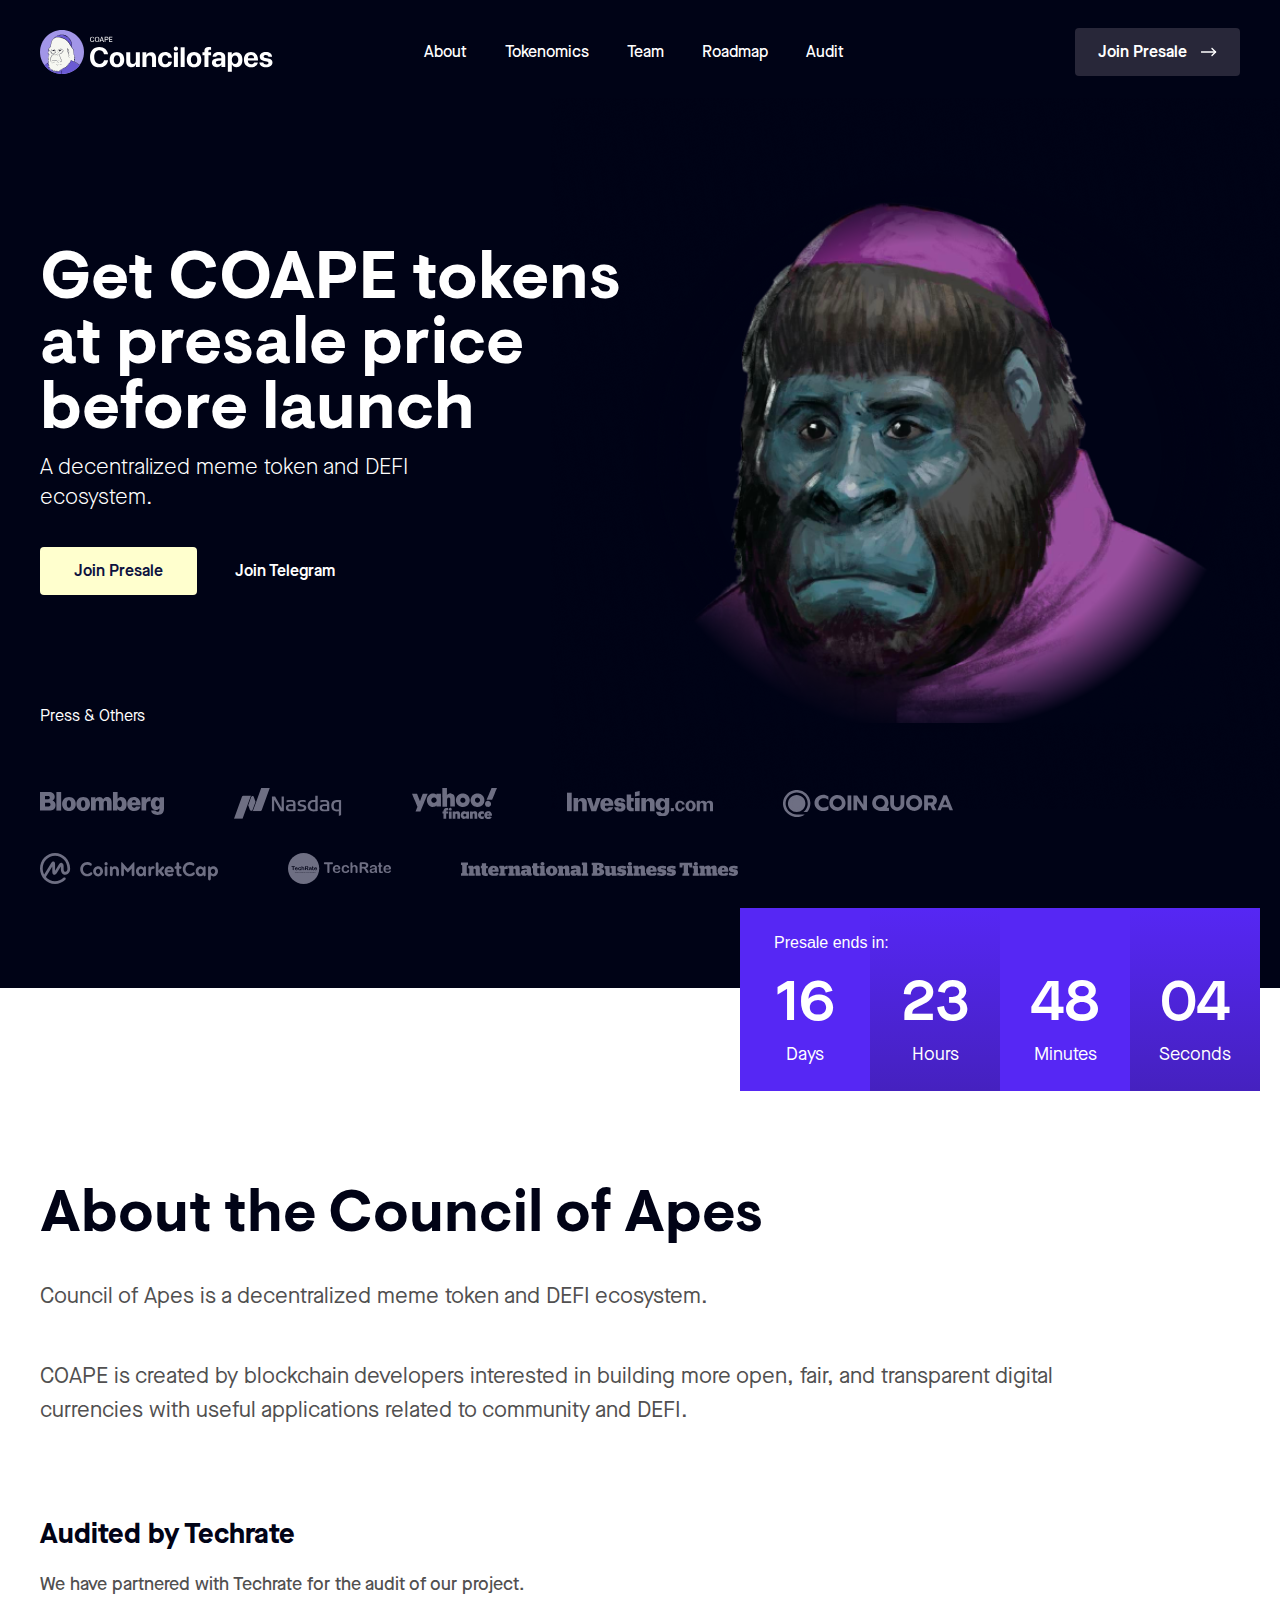
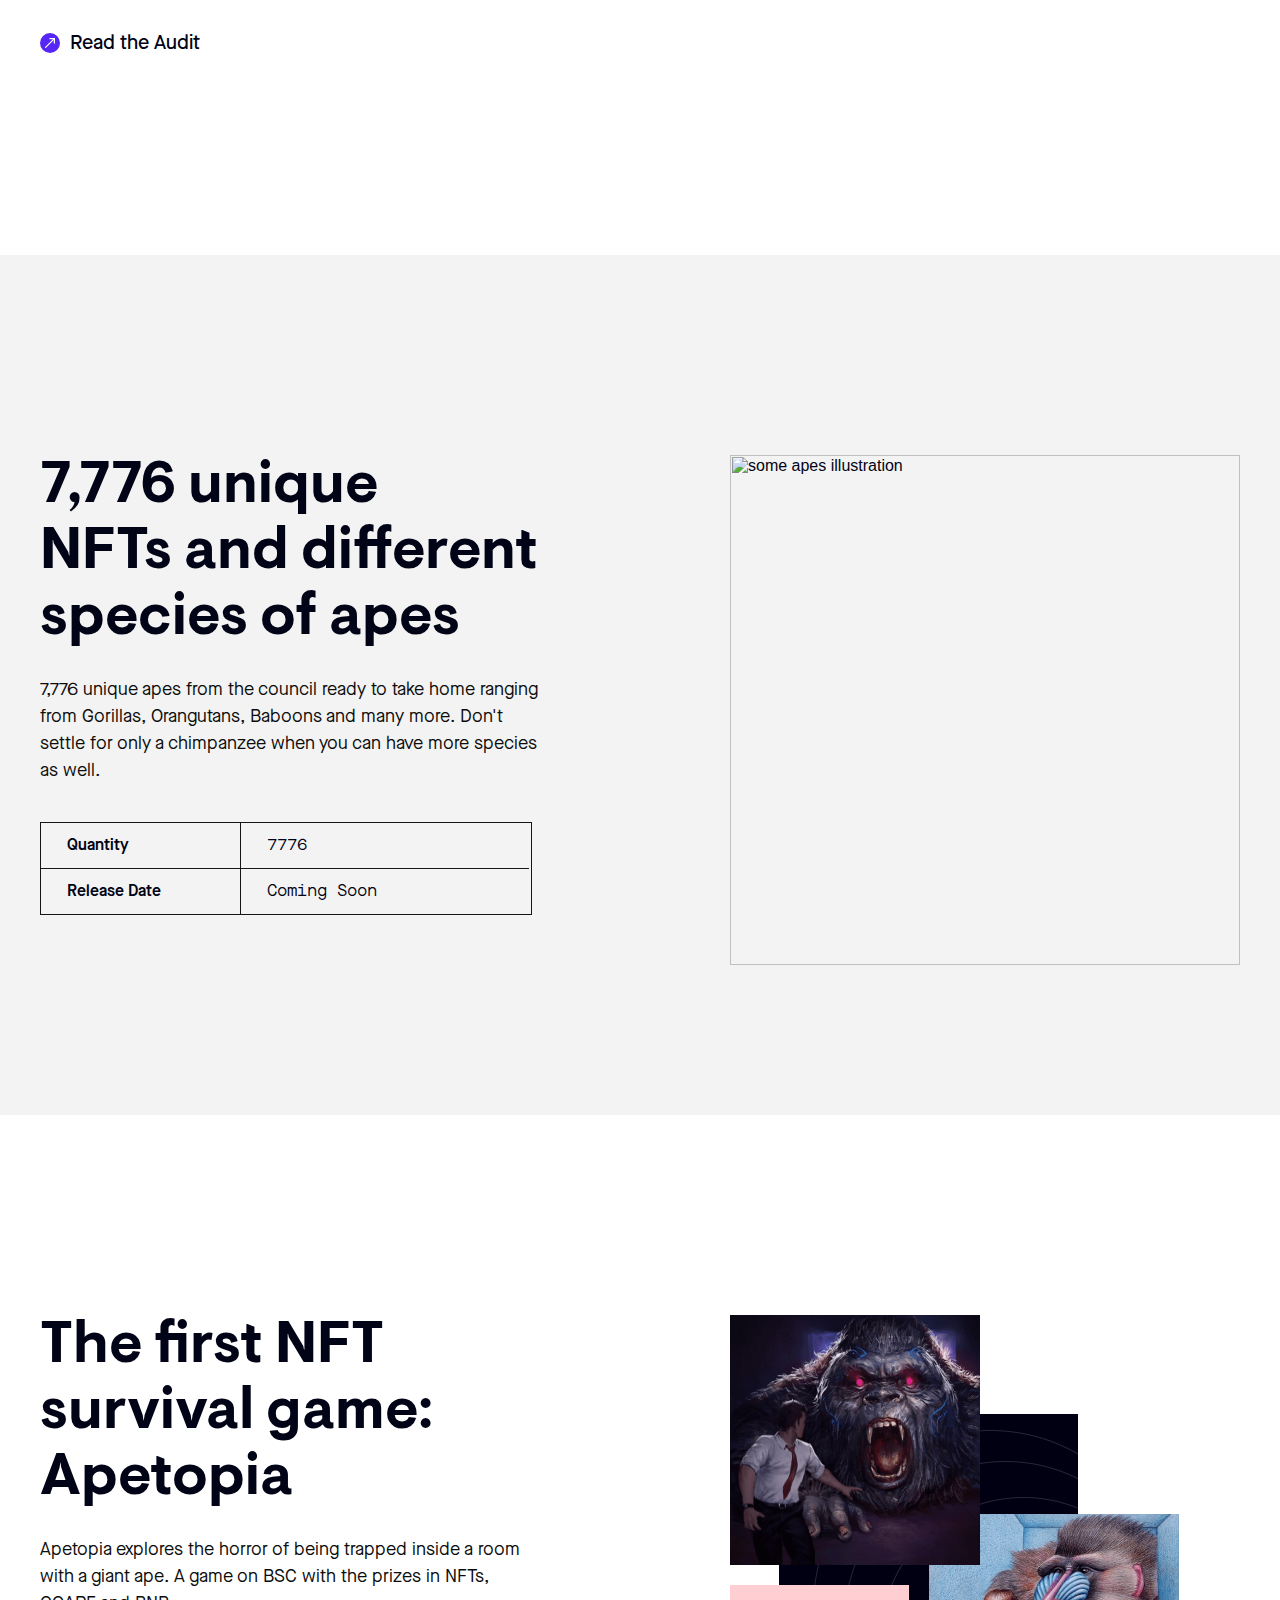
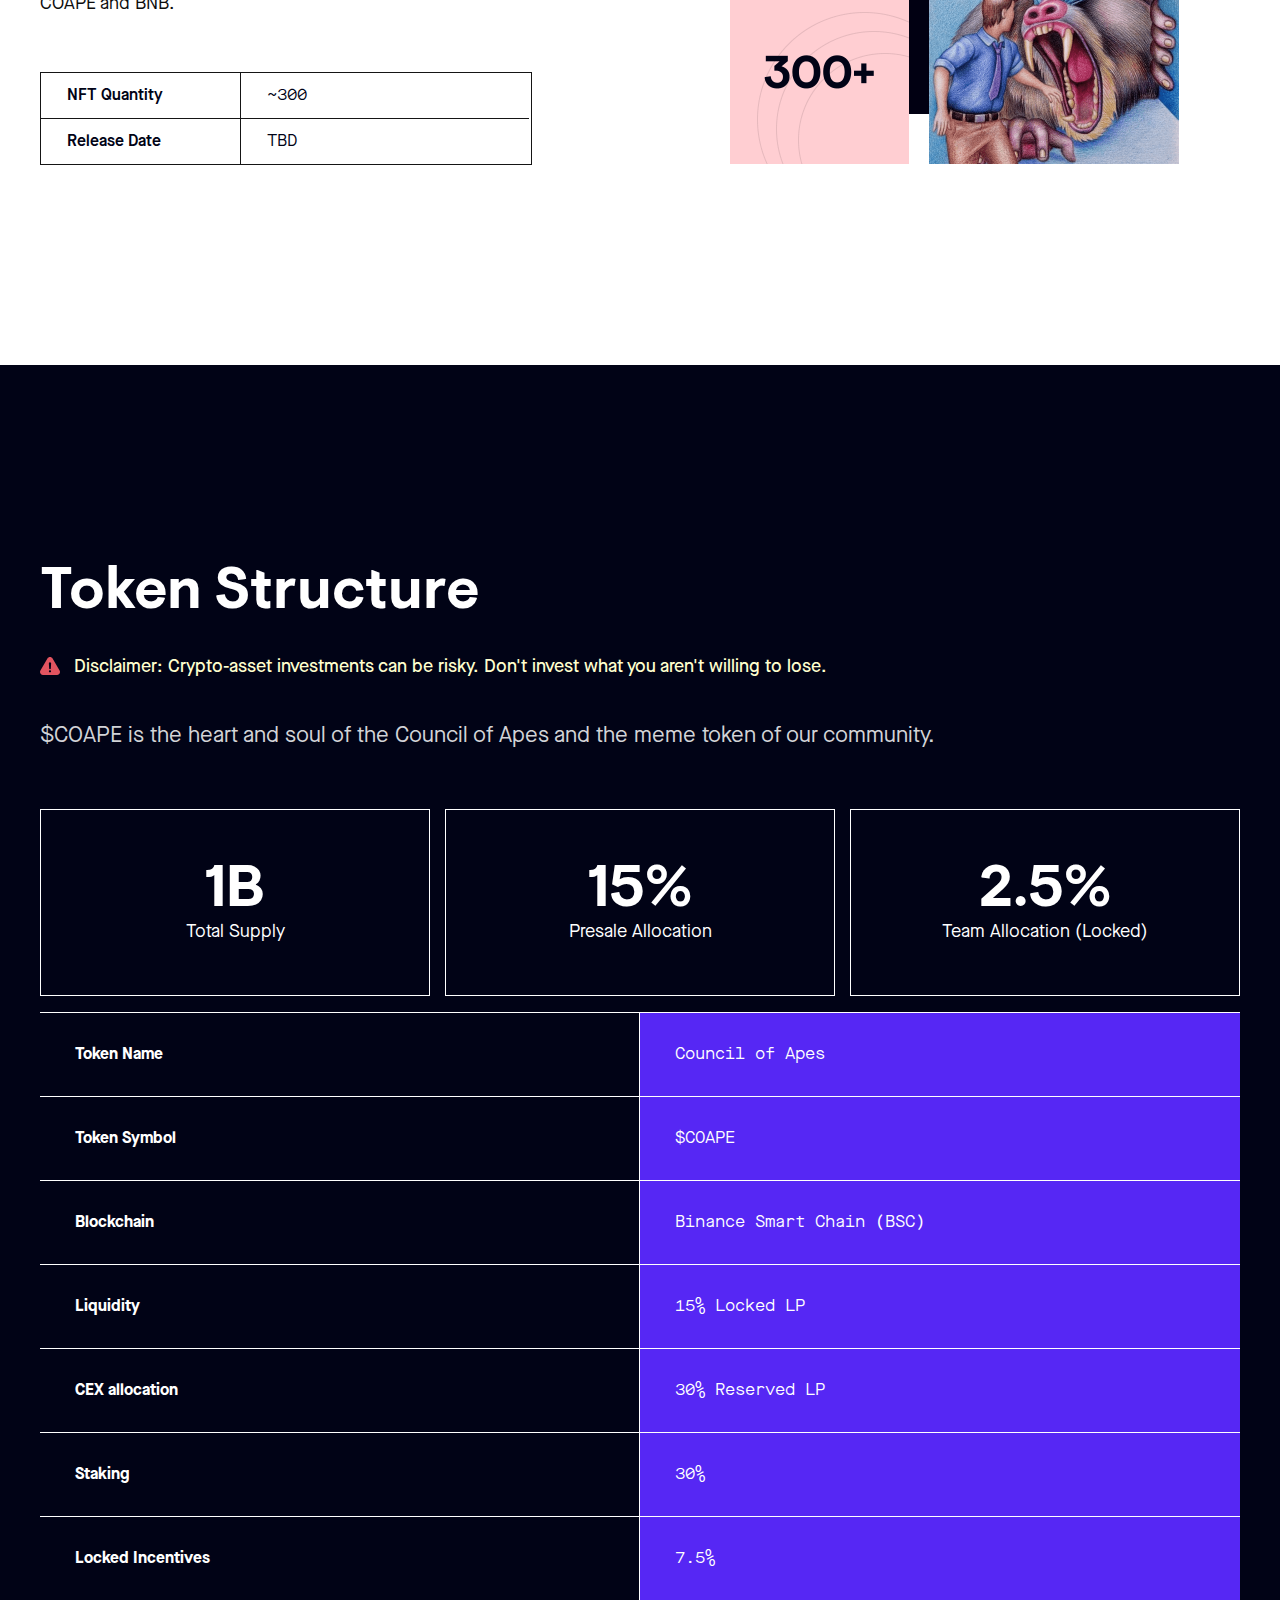
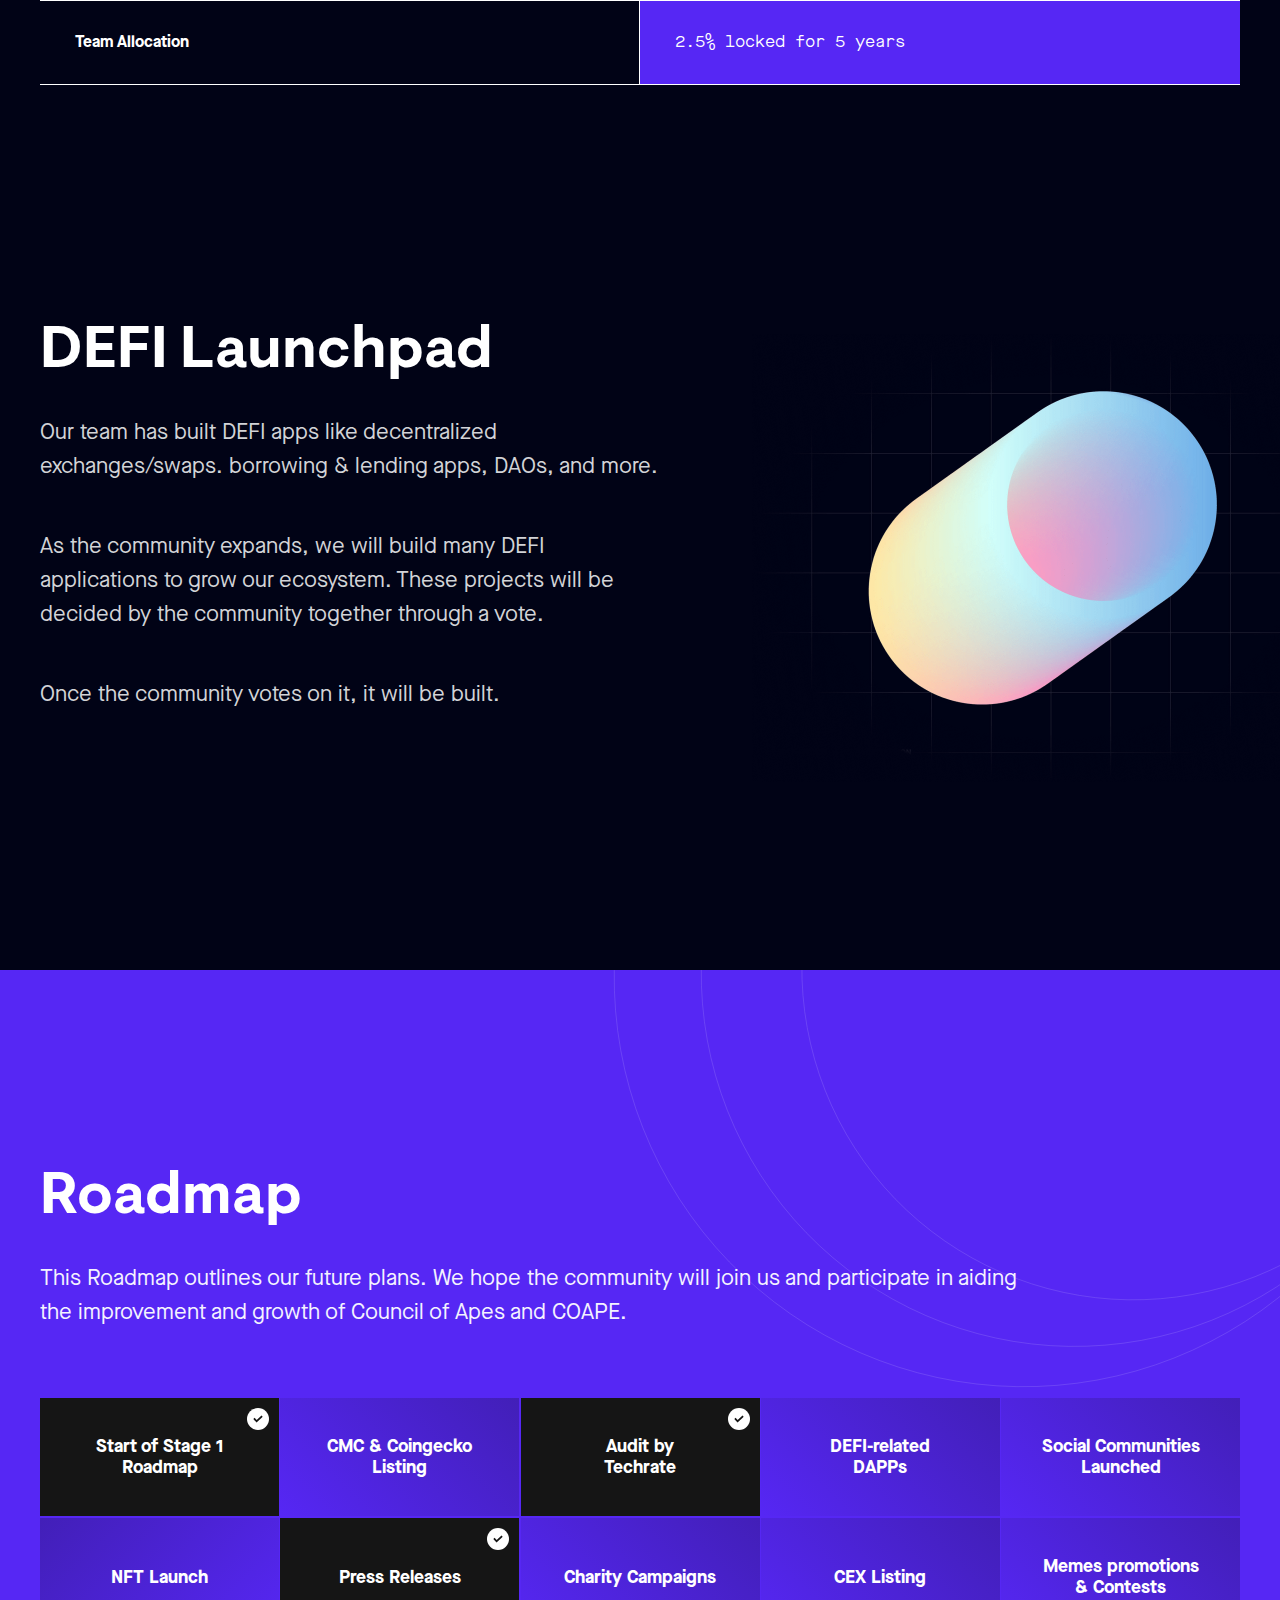
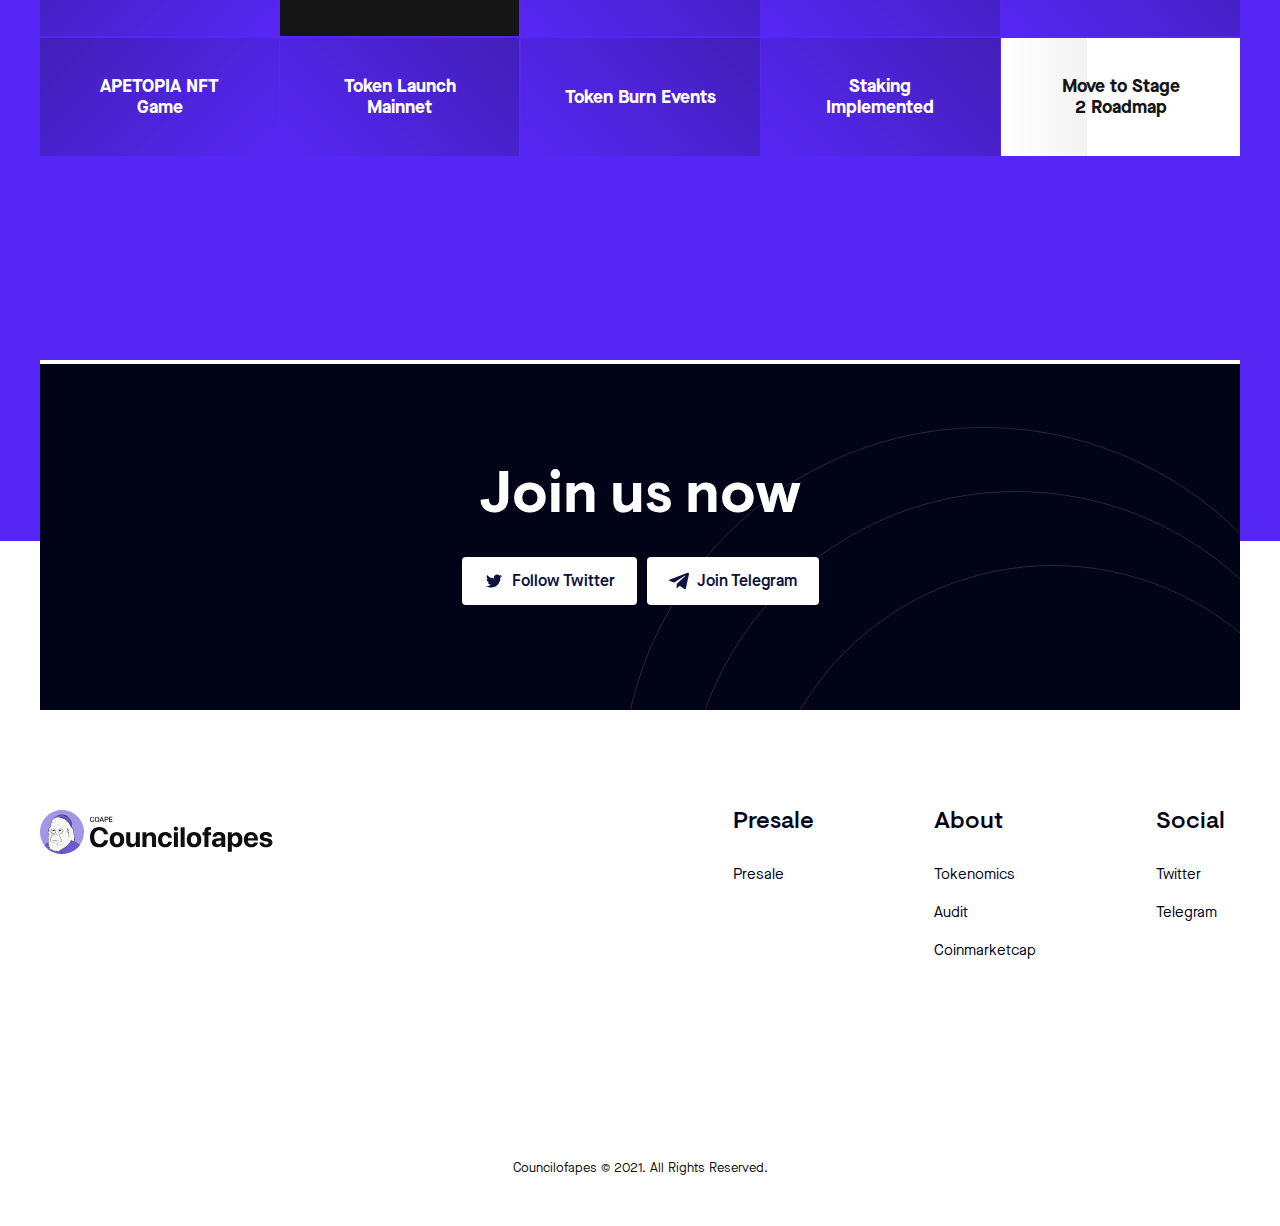
==== index.html @ 7092652a "website update" ====
<html lang="en">

<head>
    <meta charset="UTF-8">
    <meta name="description" content="Council of Apes is a decentralized meme token and DEFI ecosystem.">
    <meta name="keywords" content="Council of Apes, coape, COAPE, Coape, $COAPE">
    <meta http-equiv="X-UA-Compatible" content="IE=edge">
    <meta name="viewport" content="width=device-width, initial-scale=1.0">
    <link rel="stylesheet" href="css/normalize.css">
    <link rel="stylesheet" href="css/reset.css">
    <link rel="stylesheet" href="css/fonts.css">
    <link rel="stylesheet" href="css/style.css">
    <link rel="apple-touch-icon" sizes="180x180" href="/apple-touch-icon.png">
    <link rel="icon" type="image/png" sizes="32x32" href="img/favicon/favicon-32x32.png">
    <link rel="icon" type="image/png" sizes="16x16" href="img/favicon/favicon-16x16.png">
    <link rel="mask-icon" href="img/favicon/safari-pinned-tab.svg" color="#5bbad5">
    <meta name="msapplication-TileColor" content="#da532c">
    <meta name="theme-color" content="#ffffff">
    <title>Council of Apes</title>
    <script defer data-domain="thecoape.com" src="https://plausible.io/js/plausible.js"></script>
    <!-- Hotjar Tracking Code for https://thecoape.com -->
    <script>
        (function(h,o,t,j,a,r){
            h.hj=h.hj||function(){(h.hj.q=h.hj.q||[]).push(arguments)};
            h._hjSettings={hjid:2707213,hjsv:6};
            a=o.getElementsByTagName('head')[0];
            r=o.createElement('script');r.async=1;
            r.src=t+h._hjSettings.hjid+j+h._hjSettings.hjsv;
            a.appendChild(r);
        })(window,document,'https://static.hotjar.com/c/hotjar-','.js?sv=');
    </script>
    <!-- Global site tag (gtag.js) - Google Analytics -->
    <script async src="https://www.googletagmanager.com/gtag/js?id=G-CY2GRKG1QC"></script>
    <script>
    window.dataLayer = window.dataLayer || [];
    function gtag(){dataLayer.push(arguments);}
    gtag('js', new Date());

    gtag('config', 'G-CY2GRKG1QC');
    </script>
</head>

<body>
    <div class="app">
        <!-- page header -->
        <header class="page-header">
            <div class="page-header__wrapper">
                <img src="img/logo-big-white.svg" alt="COAPE logo" class="page-header__logo">
                <button class="page-header__menu-btn"></button>
                <nav class="page-header__nav">
                    <ul class="page-header__nav-list">
                        <li>
                            <a href="#about">About</a>
                        </li>
                        <li>
                            <a href="#tokenomics">Tokenomics</a>
                        </li>
                        <li>
                            <a href="#team">Team</a>
                        </li>
                        <li>
                            <a href="#roadmap">Roadmap</a>
                        </li>
                        <li>
                            <a href="https://github.com/councilofapes/audits/blob/main/techrate.pdf" target="_blank">Audit</a>
                        </li>
                    </ul>
                    <a href="./presale.html" class="page-header__join">Join Presale</a>
                </nav>
            </div>
        </header>
        <!-- page header end -->

        <!-- hero section -->
        <article class="hero">
            <div class="hero__wrapper">
                <img src="img/hero-bg.png" class="hero__wrapper-img">
                <section class="hero__info">
                    <h1>Get COAPE tokens at presale price before launch</h1>
                    <p>A decentralized meme token and DEFI ecosystem.</p>
                    <footer class="hero__links">
                        <a href="./presale.html">Join Presale</a>
                        <a href="https://t.me/thecoape">Join Telegram</a>
                    </footer>
                </section>
                <span class="hero__partners-text">Press & Others</span>
                <div class="hero__partners-wrapper">
                    <ul class="hero__partners">
                        <li>
                            <a href="https://www.bloomberg.com/press-releases/2021-11-11/coape-a-community-built-for-the-metaverse-and-nfts">
                <img src="img/partners/bloomberg.svg" class="bloomberg" alt="bloomberg logo">
              </a>
                        </li>
                        <li>
                            <a href="https://www.nasdaq.com/press-release/coape-a-community-built-for-the-metaverse-and-nfts-2021-11-11">
                <img src="img/partners/nasdaq.svg" class="nasdaq" alt="nasdaq logo">
              </a>
                        </li>
                        <li>
                            <a href="https://finance.yahoo.com/news/coape-community-built-metaverse-nfts-004500528.html">
                <img src="img/partners/yahoo.svg" class="yahoo" alt="yahoo finance logo">
              </a>
                        </li>
                        <li>
                            <a href="https://www.investing.com/news/cryptocurrency-news/coape--a-community-built-for-the-metaverse-and-nfts-2676334">
                <img src="img/partners/investing.svg" class="investing" alt="investing.com logo">
              </a>
                        </li>
                        <li>
                            <a href="https://coinquora.com/coape-a-community-built-for-the-metaverse-and-nfts/">
                <img src="img/partners/coinquora.svg" class="coinquora" alt="coinquora logo">
              </a>
                        </li>
                        <li>
                            <a href="https://coinmarketcap.com/currencies/council-of-apes/">
                <img src="img/partners/coinmarket.svg" class="coinmarket" alt="coinmarket logo">
              </a>
                        </li>
                        <li>
                            <a href="https://github.com/councilofapes/audits/blob/main/techrate.pdf">
                <img src="img/partners/techrate.svg" class="techrate" alt="techrate logo">
              </a>
                        </li>
                        <li>
                            <a href="https://markets.financialcontent.com/ibtimes/news/read/41972688">
                <img src="img/partners/ibt.svg" class="ibt" alt="international business times logo">
              </a>
                        </li>
                    </ul>
                </div>
                <footer class="hero__timer">
                    <p>Presale ends in:</p>
                    <ul>
                        <li>
                            <b id="js-clock-days">16</b>
                            <span>Days</span>
                        </li>
                        <li>
                            <b id="js-clock-hours">23</b>
                            <span>Hours</span>
                        </li>
                        <li>
                            <b id="js-clock-minutes">48</b>
                            <span>Minutes</span>
                        </li>
                        <li>
                            <b id="js-clock-seconds">04</b>
                            <span>Seconds</span>
                        </li>
                    </ul>
                </footer>
            </div>
        </article>
        <!-- hero section end -->

        <!-- about -->
        <article class="about" id="about">
            <h2>About the Council of Apes</h2>
            <p>Council of Apes is a decentralized meme token and DEFI ecosystem. </p>
            <p>
                COAPE is created by blockchain developers interested in building more open, fair, and transparent digital currencies with useful applications related to community and DEFI.
            </p>
            <section class="about__info">
                <h3 class="about__info-title">Audited by Techrate</h3>
                <p class="about__info-description">We have partnered with Techrate for the audit of our project.</p>
                <a href="https://github.com/councilofapes/audits/blob/main/techrate.pdf" target="_blank">Read the Audit</a>
            </section>
        </article>
        <!-- about end -->

        <!-- nft -->
        <article class="nft">
            <section class="nft__wrapper">
                <h2>
                    <span>7,776 unique</span>
                    <span>NFTs and different</span>
                    <span>species of apes</span>
                </h2>
                <p>
                    7,776 unique apes from the council ready to take home ranging from Gorillas, Orangutans, Baboons and many more. Don't settle for only a chimpanzee when you can have more species as well.
                </p>
                <ul>
                    <li>Quantity</li>
                    <li>7776</li>
                    <li>Release Date</li>
                    <li>Coming Soon</li>
                </ul>
                <img src="img/nft-apes.gif" alt="some apes illustration">
            </section>
        </article>
        <!-- nft end -->

        <!-- nft -->
        <article class="nft nft--first">
            <section class="nft__wrapper">
                <h2>
                    <span>The first NFT</span>
                    <span>survival game:</span>
                    <span>Apetopia</span>
                </h2>
                <p>
                    Apetopia explores the horror of being trapped inside a room with a giant ape. A game on BSC with the prizes in NFTs, COAPE and BNB.
                </p>
                <ul>
                    <li>NFT Quantity</li>
                    <li>~300</li>
                    <li>Release Date</li>
                    <li>TBD</li>
                </ul>
                <img src="img/nft-first.png" alt="some apes illustration">
            </section>
        </article>
        <!-- nft end -->

        <!-- token -->
        <article class="token" id="tokenomics">
            <section class="token__section">
                <h2>Token Structure</h2>
                <p class="warning">Disclaimer: Crypto-asset investments can be risky. Don't invest what you aren't willing to lose.</p>
                <p class="token__description">$COAPE is the heart and soul of the Council of Apes and the meme token of our community.</p>
                <ul class="token__info">
                    <li>
                        <b>1B</b>
                        <span>Total Supply</span>
                    </li>
                    <li>
                        <b>15%</b>
                        <span>Presale Allocation</span>
                    </li>
                    <li>
                        <b>2.5%</b>
                        <span>Team Allocation (Locked)</span>
                    </li>
                </ul>
                <ul class="token__additional">
                    <li>
                        <p>Token Name</p>
                        <p>Council of Apes</p>
                    </li>
                    <li>
                        <p>Token Symbol</p>
                        <p>$COAPE</p>
                    </li>
                    <li>
                        <p>Blockchain</p>
                        <p>Binance Smart Chain (BSC)</p>
                    </li>
                    <li>
                        <p>Liquidity</p>
                        <p>15% Locked LP</p>
                    </li>
                    <li>
                        <p>CEX allocation</p>
                        <p>30% Reserved LP</p>
                    </li>
                    <li>
                        <p>Staking</p>
                        <p>30%</p>
                    </li>
                    <li>
                        <p>Locked Incentives</p>
                        <p>7.5%</p>
                    </li>
                    <li>
                        <p>Team Allocation</p>
                        <p>2.5% locked for 5 years</p>
                    </li>
                </ul>
            </section>
        </article>
        <!-- token end -->

        <!-- launchpad -->
        <article class="launchpad">
            <section class="launchpad__info">
                <h2>DEFI Launchpad</h2>
                <p>
                    Our team has built DEFI apps like decentralized exchanges/swaps. borrowing & lending apps, DAOs, and more.
                </p>
                <p>
                    As the community expands, we will build many DEFI applications to grow our ecosystem. These projects will be decided by the community together through a vote.
                </p>
                <p>Once the community votes on it, it will be built.</p>
                <img src="img/defi.png">
            </section>
        </article>
        <!-- launchpad end -->

        <!-- team -->
        <!-- <section class="team" id="team">
            <h2>Our team</h2>
            <p>
                We take the safety of the community seriously. We detest scams and rugpulls. We submitted our identity verification to <a href="">HODLTech, a licensed custodian service.</a>
            </p>
            <p>
                If the team ever acts against the community's interests, anyone can contact HODLTech for our identities.
            </p>
            <p>Our project is also audited by Techrate.</p>
            <a href="https://github.com/councilofapes/audits/blob/main/techrate.pdf" target="_blank">Read audit here</a>
            <aside class="team__links">
                <a href="https://github.com/councilofapes/audits/blob/main/techrate.pdf" target="_blank">
          <img src="img/tech-rate.png" alt="tech rate logo">
        </a>
                <a href="https://www.hodltech.eu/" target="_blank">
          <img src="img/hold-tech.png" alt="hold tech logo">
        </a>
            </aside>
        </section> -->
        <!-- team end -->

        <!-- roadmap -->
        <article class="roadmap" id="roadmap">
            <section class="roadmap__section">
                <h2>Roadmap</h2>
                <p>This Roadmap outlines our future plans. We hope the community will join us and participate in aiding the improvement and growth of Council of Apes and COAPE.</p>
                <ul class="roadmap__steps">
                    <li class="done">Start of Stage 1 <br> Roadmap</li>
                    <li class="rtl">CMC & Coingecko <br> Listing</li>
                    <li class="done">Audit by <br> Techrate</li>
                    <li class="rtl">DEFI-related <br> DAPPs</li>
                    <li class="rtl">Social Communities <br> Launched</li>
                    <li class="ltr">NFT Launch</li>
                    <li class="done">Press Releases</li>
                    <li class="rtl">Charity Campaigns</li>
                    <li class="rtl">CEX Listing</li>
                    <li class="rtl">Memes promotions <br> & Contests</li>
                    <li class="ltr">APETOPIA NFT <br> Game</li>
                    <li class="rtl">Token Launch <br> Mainnet</li>
                    <li class="rtl">Token Burn Events</li>
                    <li class="rtl">Staking <br> Implemented</li>
                    <li class="light">
                        <span class="light__bar"></span> Move to Stage <br> 2 Roadmap
                    </li>
                </ul>
            </section>
        </article>
        <!-- roadmap end -->

        <!-- join us -->
        <div class="join-us">
            <div class="join-us__wrapper">
                <h2>Join us now</h2>
                <footer class="join-us__footer">
                    <a href="https://twitter.com/thecoape" target="_blank" class="twitter">Follow Twitter</a>
                    <a href="https://t.me/thecoape" target="_blank" class="telegram">Join Telegram</a>
                </footer>
            </div>
        </div>
        <!-- join us end -->

        <!-- footer -->
        <footer class="page-footer">
            <a href="" class="logo">
        <img src="img/logo-big.svg" alt="footer logo">
      </a>
            <nav class="page-footer__nav">
                <ul>
                    <li>Presale</li>
                    <li>
                        <a href="./presale.html" target="_blank">Presale</a>
                    </li>
                </ul>
                <ul>
                    <li>About</li>
                    <li>
                        <a href="#tokenomics">Tokenomics</a>
                    </li>
                    <li>
                        <a href="https://github.com/councilofapes/audits/blob/main/techrate.pdf" target="_blank">Audit</a>
                    </li>
                    <li>
                        <a href="https://coinmarketcap.com/currencies/council-of-apes/" target="_blank">Coinmarketcap</a>
                    </li>
                </ul>
                <ul>
                    <li>Social</li>
                    <li>
                        <a href="https://twitter.com/thecoape" target="_blank">Twitter</a>
                    </li>
                    <li>
                        <a href="https://t.me/thecoape" target="_blank">Telegram</a>
                    </li>
                </ul>
            </nav>
            <p>Councilofapes © 2021. All Rights Reserved.</p>
        </footer>
        <!-- footer end -->
    </div>

    <script src="js/index.js"></script>
    
</body>

</html>
---- css/fonts.css ----
@font-face {
    font-family: "Maison Neue Medium";
    src: url('fonts/MaisonNeue-Medium.otf');
}

@font-face {
    font-family: "Maison Neue Demi";
    src: url('fonts/MaisonNeue-Demi.otf');
}

@font-face {
    font-family: "Maison Neue Light";
    src: url('fonts/MaisonNeue-Light.otf');
}

@font-face {
    font-family: "Maison Neue Book";
    src: url('fonts/MaisonNeue-Book.otf');
}

@font-face {
    font-family: "Maison Neue Bold";
    src: url('fonts/MaisonNeue-Bold.otf');
}

@font-face {
    font-family: "Maison Neue Mono";
    src: url('fonts/MaisonNeueMono-Regular.otf');
}

@font-face {
    font-family: "Visuelt Pro Bold";
    src: local("Visuelt Pro Bold"), url("fonts/VisueltPro-Bold.woff2") format("woff2"), url("fonts/VisueltPro-Bold.woff") format("woff");
    font-style: normal;
}

@font-face {
    font-family: "Visuelt Pro Medium";
    src: local("Visuelt Pro Medium"), url("fonts/VisueltPro-Medium.woff2") format("woff2"), url("fonts/VisueltPro-Medium.woff") format("woff");
    font-style: normal;
}
---- css/style.css ----
body {
  font-size: 16px;
  color: #010316;
}

.app {
  overflow: hidden;
}









/* page header */

.page-header {
  position: absolute;
  top: 0;
  right: 0;
  left: 0;
  z-index: 2;
}

.page-header__wrapper {
  display: -webkit-box;
  display: -ms-flexbox;
  display: flex;
  -webkit-box-pack: justify;
      -ms-flex-pack: justify;
          justify-content: space-between;
  -webkit-box-align: center;
      -ms-flex-align: center;
          align-items: center;
  max-width: 1200px;
  padding-top: 28px;
  margin-right: auto;
  margin-left: auto;
}

.page-header__menu-btn {
  position: relative;
  display: none;
  width: 18px;
  height: 18px;
  background-image: url("data:image/svg+xml;charset=UTF-8,%3csvg width='18' height='10' viewBox='0 0 18 10' fill='none' xmlns='http://www.w3.org/2000/svg'%3e%3crect width='18' height='2' fill='white'/%3e%3crect y='8' width='18' height='2' fill='white'/%3e%3c/svg%3e ");
  background-size: 18px 10px;
  background-position: center;
  background-repeat: no-repeat;
  z-index: 2;
}

.page-header__menu-btn.active {
  background-image: url("data:image/svg+xml;charset=UTF-8,%3csvg width='18' height='18' viewBox='0 0 18 18' fill='none' xmlns='http://www.w3.org/2000/svg'%3e%3cg clip-path='url(%23clip0_141_9)'%3e%3crect x='1.80005' width='22.9094' height='2.54549' transform='rotate(45 1.80005 0)' fill='white'/%3e%3crect x='-0.000244141' y='16.1995' width='22.9094' height='2.54549' transform='rotate(-45 -0.000244141 16.1995)' fill='white'/%3e%3c/g%3e%3cdefs%3e%3cclipPath id='clip0_141_9'%3e%3crect width='18' height='18' fill='white'/%3e%3c/clipPath%3e%3c/defs%3e%3c/svg%3e ");
  background-size: cover;
}

.page-header__nav,
.page-header__nav-list {
  display: -webkit-box;
  display: -ms-flexbox;
  display: flex;
  -webkit-box-align: center;
      -ms-flex-align: center;
          align-items: center;
  color: #ffffff;
}

.page-header__nav {
  -webkit-box-pack: justify;
      -ms-flex-pack: justify;
          justify-content: space-between;
  width: calc(100% - 384px);
}

.page-header__nav-list li {
  margin-right: 38px;
  font-family: "Maison Neue Medium", sans-serif;
  -webkit-transition: color 0.5s ease-in-out;
  -o-transition: color 0.5s ease-in-out;
  transition: color 0.5s ease-in-out;
}

.page-header__nav-list li:hover {
  color: #FFFFCE;
}

.page-header__join {
  height: 48px;
  padding-right: 23px;
  padding-left: 23px;
  font-family: "Maison Neue Demi", sans-serif;
  line-height: 50px;
  background-color: #282739;
  border-radius: 4px;
  -webkit-transition: opacity 0.5s ease-in-out;
  -o-transition: opacity 0.5s ease-in-out;
  transition: opacity 0.5s ease-in-out;
}

.page-header__join:hover {
  opacity: 0.8;
}

.page-header__join::after {
  display: inline-block;
  width: 16px;
  height: 16px;
  margin-top: -1px;
  margin-left: 14px;
  background-image: url("data:image/svg+xml;charset=UTF-8,%3csvg width='16' height='16' viewBox='0 0 16 16' fill='none' xmlns='http://www.w3.org/2000/svg'%3e%3cg clip-path='url(%23clip0_117_86)'%3e%3cpath d='M15.0246 8.50474L11.4734 12.0559C11.2023 12.3271 10.7627 12.3271 10.4915 12.0559C10.2204 11.7847 10.2204 11.3452 10.4915 11.074L13.5518 8.01377L10.4915 4.95351C10.2204 4.68235 10.2204 4.2428 10.4915 3.97163C10.7627 3.70047 11.2023 3.70044 11.4734 3.97161L15.0246 7.52281C15.2958 7.794 15.2958 8.23354 15.0246 8.50474Z' fill='white'/%3e%3cpath d='M15.2279 8.01382C15.2279 8.39742 14.9173 8.70804 14.5337 8.70802L0.525182 8.70805C0.141737 8.70822 -0.169196 8.39729 -0.169017 8.01385C-0.16917 7.82221 -0.0914439 7.64857 0.0342424 7.52288C0.159751 7.39737 0.333397 7.31965 0.525209 7.31962L14.5337 7.31962C14.9171 7.31944 15.2281 7.63037 15.2279 8.01382Z' fill='white'/%3e%3c/g%3e%3cdefs%3e%3cclipPath id='clip0_117_86'%3e%3crect width='16' height='16' fill='white' transform='matrix(0 -1 -1 0 16 16)'/%3e%3c/clipPath%3e%3c/defs%3e%3c/svg%3e ");
  background-size: cover;
  vertical-align: middle;
  content: '';
  -webkit-transition: -webkit-transform 0.5s ease-in-out;
  transition: -webkit-transform 0.5s ease-in-out;
  -o-transition: transform 0.5s ease-in-out;
  transition: transform 0.5s ease-in-out;
  transition: transform 0.5s ease-in-out, -webkit-transform 0.5s ease-in-out;
}

.page-header__join:hover::after {
  -webkit-transform: translateX(5px);
      -ms-transform: translateX(5px);
          transform: translateX(5px);
}

@media screen and (min-width: 320px) and (max-width: 1199px) {
  .page-header {
    z-index: auto;
  }

  .page-header__menu-btn {
    display: block;
  }

  .page-header__menu-btn.active {
    z-index: 3;
  }
  .page-header__menu-btn.active + .page-header__nav,
  .page-header__menu-btn.active + .page-header__nav .page-header__nav-list {
    display: block;
  }

  .page-header__nav {
    position: fixed;
    top: 0;
    right: 0;
    bottom: 0;
    left: 0;
    display: none;
    width: 100%;
    padding-top: 120px;
    background-color: #000316;
    text-align: center;
    z-index: 2;
  }

  .page-header__nav-list li {
    margin-right: auto;
    font-size: 22px;
  }

  .page-header__nav-list li:not(:first-child) {
    margin-top: 26px;
  }

  .page-header__join {
    display: inline-block;
    margin-top: 40px;
  }
}

@media screen and (max-width: 767px) {
  .page-header__wrapper {
    padding-top: 20px;
    padding-right: 20px;
    padding-bottom: 20px;
    padding-left: 20px;
  }

  .page-header__logo {
    width: 159px;
  }

  .page-header__menu-btn {
    display: block;
  }
}

@media screen and (min-width: 768px) and (max-width: 1199px) {
  .page-header__wrapper {
    width: auto;
    padding-top: 26px;
    padding-right: 26px;
    padding-bottom: 26px;
    padding-left: 26px;
  }

  .page-header__logo {
    width: 190px;
  }

  .page-header__nav {
    -webkit-box-orient: vertical;
    -webkit-box-direction: normal;
        -ms-flex-direction: column;
            flex-direction: column;
    -webkit-box-pack: center;
        -ms-flex-pack: center;
            justify-content: center;
    -webkit-box-align: center;
        -ms-flex-align: center;
            align-items: center;
    padding-top: 0;
    text-align: center;
  }

  .page-header__menu-btn.active + .page-header__nav {
    display: -webkit-box;
    display: -ms-flexbox;
    display: flex;
  }
}








/* hero section */

.hero {
  width: 100%;
  background-color: #000316;
}

.hero__wrapper {
  position: relative;
  max-width: 1200px;
  padding-top: 250px;
  padding-right: 20px;
  padding-bottom: 100px;
  padding-left: 20px;
  margin-right: auto;
  margin-left: auto;
  color: #ffffff;
  z-index: 1;
}

.hero__wrapper-img {
  position: absolute;
  top: 98px;
  left: 531px;
  width: 766px;
  max-height: 100%;
  z-index: -1;
}

.hero__info {
  max-width: 590px;
}

.hero__info h1 {
  font-family: "Visuelt Pro Bold", sans-serif;
  font-size: 66px;
  line-height: 65px;
}

.hero__info p {
  max-width: 400px;
  margin-top: 8px;
  font-family: "Maison Neue Light", sans-serif;
  font-size: 22px;
  line-height: 30px;
}

.hero__links {
  display: -webkit-box;
  display: -ms-flexbox;
  display: flex;
  -webkit-box-align: center;
      -ms-flex-align: center;
          align-items: center;
  margin-top: 34px;
}

.hero__links a {
  height: 48px;
  padding-right: 34px;
  padding-left: 34px;
  font-family: "Maison Neue Demi", sans-serif;
  color: #ffffff;
  line-height: 50px;
  border-radius: 4px;
  background-color: transparent;
  -webkit-transition: background-color 0.5s ease-in-out;
  -o-transition: background-color 0.5s ease-in-out;
  transition: background-color 0.5s ease-in-out;
  -webkit-transition: color 0.5s ease-in-out;
  -o-transition: color 0.5s ease-in-out;
  transition: color 0.5s ease-in-out;
}

.hero__links a:first-child {
  margin-right: 4px;
  color: #0D123F;
  background-color: #FFFFCE;
}

.hero__links a:first-child:hover {
  background-color: #FFEBCE;
}

.hero__links a:last-child:hover {
  color: #FFFFCE;
}

.hero__partners-text {
  display: block;
  margin-top: 112px;
  font-family: "Maison Neue Book", sans-serif;
}

.hero__partners-wrapper {
  margin-top: 32px;
}

.hero__partners {
  display: -webkit-box;
  display: -ms-flexbox;
  display: flex;
  -webkit-box-align: center;
      -ms-flex-align: center;
          align-items: center;
  -ms-flex-wrap: wrap;
      flex-wrap: wrap;
}

.hero__partners li {
  margin-top: 30px;
  margin-right: 70px;
}

.hero__timer {
  position: absolute;
  right: 0;
  bottom: -103px;
  width: 520px;
  background-color: #5627F4;
}

.hero__timer p {
  position: absolute;
  top: 26px;
  left: 34px;
}

.hero__timer ul {
  display: -webkit-box;
  display: -ms-flexbox;
  display: flex;
  -webkit-box-align: start;
      -ms-flex-align: start;
          align-items: flex-start;
}

.hero__timer li {
  width: 130px;
  padding-top: 60px;
  padding-bottom: 26px;
  text-align: center;
}

.hero__timer li:nth-child(even) {
  background-image: -o-linear-gradient(bottom, rgba(69, 33, 191, 1), rgba(86, 39, 244, 1));
  background-image: -webkit-gradient(linear, left bottom, left top, from(rgba(69, 33, 191, 1)), to(rgba(86, 39, 244, 1)));
  background-image: linear-gradient(to top, rgba(69, 33, 191, 1), rgba(86, 39, 244, 1));
}

.hero__timer b {
  font-family: "Maison Neue Demi", sans-serif;
  font-size: 58px;
}

.hero__timer span {
  display: block;
  margin-top: 6px;
  font-family: "Maison Neue Book", sans-serif;
  font-size: 18px;
}

@media screen and (max-width: 767px) {
  .hero__wrapper {
    padding-top: 100px;
    padding-bottom: 0;
  }

  .hero__wrapper-img {
    width: 100%;
    max-width: 532px;
    top: 26%;
    left: 0;
  }

  .hero__info h1 {
    max-width: 280px;
    font-size: 38px;
    line-height: 44px;
  }

  .hero__info p {
    width: 280px;
    font-size: 18px;
    margin-top: 20px;
  }

  .hero__links {
    margin-top: 37px;
  }

  .hero__links a {
    padding-right: 22px;
    padding-left: 22px;
  }

  .hero__partners-text {
    display: none;
  }

  .hero__partners-wrapper {
    display: -webkit-box;
    display: -ms-flexbox;
    display: flex;
    -ms-flex-wrap: wrap;
        flex-wrap: wrap;
    margin-top: 22px;
  }

  .hero__partners {
    display: -webkit-box;
    display: -ms-flexbox;
    display: flex;
    -ms-flex-wrap: wrap;
        flex-wrap: wrap;
    height: auto;
  }

  .hero__partners li {
    margin-top: 20px;
    margin-right: 45px;
  }

  .hero__partners .bloomberg {
    width: 74px;
  }

  .hero__partners .nasdaq {
    width: 70px;
  }

  .hero__partners .yahoo {
    width: 54px;
  }

  .hero__partners .investing {
    width: 88px;
  }

  .hero__partners .coinquora {
    width: 101px;
  }

  .hero__partners .coinmarket {
    width: 115px;
  }

  .hero__partners .techrate {
    width: 86px;
  }

  .hero__partners .ibt {
    width: 193px;
  }

  .hero__timer {
    position: relative;
    bottom: 0;
    left: -20px;
    width: calc(100% + 40px);
    margin-top: 40px;
  }

  .hero__timer p {
    top: 20px;
    left: 20px;
  }

  .hero__timer li {
    width: 25%;
    padding-top: 50px;
    padding-bottom: 20px;
  }

  .hero__timer b {
    font-size: 40px;
  }

  .hero__timer span {
    margin-top: 2px;
    font-size: 12px;
  }
}

@media screen and (min-width: 768px) and (max-width: 1199px) {
  .hero__wrapper {
    padding-top: 150px;
    padding-right: 45px;
    padding-bottom: 120px;
    padding-left: 45px;
  }

  .hero__wrapper-img {
    top: auto;
    bottom: 0;
    left: calc(50% - 384px);
    width: 768px;
  }

  .hero__info {
    margin-right: auto;
    margin-left: auto;
    text-align: center;
  }

  .hero__info p {
    margin-top: 16px;
    margin-right: auto;
    margin-left: auto;
  }

  .hero__links {
    -webkit-box-pack: center;
        -ms-flex-pack: center;
            justify-content: center;
  }

  .hero__partners-wrapper {
    margin-top: 7px;
  }

  .hero__partners-text {
    margin-top: 224px;
  }

  .hero__partners-wrapper {
    margin-top: 32px;
  }

  .hero__partners {
    height: auto;
    -ms-flex-wrap: wrap;
        flex-wrap: wrap;
  }

  .hero__partners li {
    margin-top: 20px;
    margin-right: 35px;
  }

  .hero__timer {
    right: auto;
    bottom: -72px;
    left: calc(50% - 260px);
  }

  .hero__timer p {
    top: 20px;
    left: 26px;
  }

  .hero__timer li {
    padding-top: 56px;
    padding-bottom: 20px;
  }

  .hero__timer li b {
    font-size: 46px;
    line-height: 46px;
  }

  .hero__timer li span {
    margin-top: 0;
    font-size: 16px;
  }
}







/* about */

.about {
  width: 1100px;
  padding-top: 200px;
  padding-right: 100px;
  padding-bottom: 200px;
  margin-right: auto;
  margin-left: auto;
}

.about > h2 {
  font-family: "Visuelt Pro Bold", sans-serif;
  font-size: 58px;
}

.about > p {
  margin-top: 34px;
  font-family: "Maison Neue Book", sans-serif;
  font-size: 22px;
  color: #515050;
  line-height: 34px;
}

.about > p:last-of-type {
  margin-top: 46px;
}

.about__info {
  margin-top: 90px;
}

.about__info-title {
  font-family: "Maison Neue Bold", sans-serif;
  font-size: 28px;
}

.about__info-description {
  margin-top: 22px;
  font-family: "Maison Neue Medium", sans-serif;
  font-size: 18px;
  color: #515050;
}

.about__info a,
.team > a {
  display: inline-block;
  margin-top: 36px;
  font-family: "Maison Neue Medium", sans-serif;
  font-size: 20px;
}

.about__info a::before,
.team > a::before {
  display: inline-block;
  width: 20px;
  height: 20px;
  margin-top: -2px;
  margin-right: 10px;
  background-image: url("data:image/svg+xml;charset=UTF-8,%3csvg width='20' height='20' viewBox='0 0 20 20' fill='none' xmlns='http://www.w3.org/2000/svg'%3e%3ccircle cx='10' cy='10' r='10' fill='%235627F4'/%3e%3cg clip-path='url(%23clip0_117_204)'%3e%3cpath d='M14.3822 5H9.91312C9.57186 5 9.29529 5.27658 9.29529 5.61786C9.29529 5.95911 9.57186 6.23569 9.91312 6.23569H13.7643V10.0869C13.7643 10.4282 14.0409 10.7047 14.3822 10.7047C14.7234 10.7047 15 10.4282 15 10.0869V5.61786C15 5.27658 14.7234 5 14.3822 5Z' fill='white'/%3e%3cpath d='M14.819 5.18104C14.5776 4.93965 14.1867 4.93965 13.9453 5.18104L5.13075 13.9956C4.88936 14.2368 4.88936 14.628 5.13075 14.8692C5.25123 14.9899 5.4094 15.0502 5.56757 15.0502C5.72552 15.0502 5.88369 14.9899 6.0044 14.8692L14.819 6.05466C15.0603 5.8135 15.0603 5.4222 14.819 5.18104Z' fill='white'/%3e%3c/g%3e%3cdefs%3e%3cclipPath id='clip0_117_204'%3e%3crect width='10' height='10' fill='white' transform='translate(5 5)'/%3e%3c/clipPath%3e%3c/defs%3e%3c/svg%3e ");
  background-size: cover;
  vertical-align: middle;
  content: '';
  -webkit-transition: -webkit-transform 0.5s ease-in-out;
  transition: -webkit-transform 0.5s ease-in-out;
  -o-transition: transform 0.5s ease-in-out;
  transition: transform 0.5s ease-in-out;
  transition: transform 0.5s ease-in-out, -webkit-transform 0.5s ease-in-out;
}

.about__info a:hover::before,
.team > a:hover::before {
  -webkit-transform: rotate(90deg);
      -ms-transform: rotate(90deg);
          transform: rotate(90deg);
}

@media screen and (max-width: 767px) {
  .about {
    width: auto;
    padding-top: 50px;
    padding-right: 20px;
    padding-bottom: 50px;
    padding-left: 20px;
  }

  .about > h2 {
    font-size: 30px;
    line-height: 35px;
  }

  .about > p {
    margin-top: 14px;
    font-size: 16px;
    line-height: 25px;
  }

  .about > p:last-of-type {
    margin-top: 36px;
  }

  .about__info {
    margin-top: 46px;
  }

  .about__info-title {
    font-size: 20px;
  }

  .about__info-description {
    margin-top: 16px;
    font-size: 15px;
    line-height: 24px;
  }

  .about__info a,
  .team > a {
    margin-top: 26px;
    font-size: 16px;
  }
}

@media screen and (min-width: 768px) and (max-width: 1199px) {
  .about {
    width: auto;
    padding-top: 174px;
    padding-right: 26px;
    padding-bottom: 90px;
    padding-left: 26px;
  }

  .about > h2 {
    font-size: 46px;
  }

  .about > p {
    padding-right: 93px;
    margin-top: 30px;
    font-size: 18px;
    line-height: 28px;
  }

  .about > p:last-of-type {
    margin-top: 36px;
  }

  .about__info {
    margin-top: 46px;
  }

  .about__info-description {
    margin-top: 20px;
    font-size: 16px;
  }

  .about__info a,
  .team > a {
    margin-top: 20px;
    font-size: 16px;
  }
}










/* nft */

.nft {
  background-color: #F3F3F3;
}

.nft--first {
  background-color: #ffffff;
}

.nft__wrapper {
  position: relative;
  width: 1200px;
  padding-top: 200px;
  padding-bottom: 200px;
  margin-right: auto;
  margin-left: auto;
}

.nft__wrapper img {
  position: absolute;
  top: 200px;
  left: 690px;
  display: inline-block;
  width: 510px;
}

.nft--first .nft__wrapper img {
  right: 61px;
  width: 449px;
}

.nft__wrapper h2 {
  font-family: "Visuelt Pro Bold", sans-serif;
  font-size: 58px;
  line-height: 66px;
}

.nft__wrapper h2 span {
  display: block;
}

.nft__wrapper p {
  top: 11px;
  width: 500px;
  margin-top: 23px;
  font-family: "Maison Neue Book", sans-serif;
  font-size: 18px;
  line-height: 27px;
  color: #0D0D0D;
}

.nft__wrapper ul {
  display: -webkit-box;
  display: -ms-flexbox;
  display: flex;
  -webkit-box-align: center;
      -ms-flex-align: center;
          align-items: center;
  -ms-flex-wrap: wrap;
      flex-wrap: wrap;
  width: 490px;
  margin-top: 38px;
  border: 1px solid #151515;
}

.nft--first .nft__wrapper ul {
  margin-top: 55px;
}

.nft__wrapper li {
  height: 45px;
  padding-right: 10px;
  padding-left: 26px;
  line-height: 45px;
}

.nft__wrapper li:nth-child(odd) {
  width: 163px;
  font-family: "Maison Neue Demi", sans-serif;
  border-right: 1px solid #151515;
}

.nft__wrapper li:nth-child(even) {
  font-family: "Maison Neue Mono", sans-serif;
  width: 252px;
}

.nft__wrapper li:nth-child(3),
.nft__wrapper li:nth-child(4) {
  border-top: 1px solid #151515;
}

@media screen and (max-width: 767px) {
  .nft__wrapper {
    width: auto;
    padding-top: 50px;
    padding-right: 20px;
    padding-bottom: 50px;
    padding-left: 20px;
  }

  .nft__wrapper h2 {
    font-size: 30px;
    line-height: 40px;
  }

  .nft__wrapper p {
    width: auto;
    margin-top: 14px;
    font-size: 16px;
  }

  .nft__wrapper ul,
  .nft--first .nft__wrapper ul {
    width: auto;
    margin-top: 36px;
  }

  .nft__wrapper li:nth-child(odd),
  .nft__wrapper li:nth-child(even) {
    width: calc(50% - 24px);
    height: 40px;
    padding-left: 13px;
    padding-right: 10px;
    font-size: 14px;
    line-height: 40px;
  }

  .nft__wrapper img,
  .nft--first .nft__wrapper img {
    position: static;
    margin-top: 30px;
    width: 100%;
    height: auto;
  }
}

@media screen and (min-width: 768px) and (max-width: 1199px) {
  .nft__wrapper {
    width: auto;
    padding-top: 90px;
    padding-right: 26px;
    padding-bottom: 90px;
    padding-left: 26px;
  }

  .nft__wrapper img {
    position: static;
    width: 71.2%;
    margin-top: 40px;
  }

  .nft--first .nft__wrapper img {
    width: 62.7%;
  }

  .nft__wrapper h2 {
    font-size: 46px;
    line-height: 56px;
  }

  .nft__wrapper p {
    margin-top: 28px;
    font-size: 16px;

  }

  .nft__wrapper ul {
    width: 368px;
  }

  .nft__wrapper li {
    padding-left: 19px;
    font-size: 15px;
  }

  .nft__wrapper li:nth-child(odd) {
    width: 130px;
  }

  .nft__wrapper li:nth-child(even) {
    width: 179px;
  }
}









/* token */

.token {
  background-color: #010316;
}

.token__section {
  width: 1200px;
  padding-top: 200px;
  margin-right: auto;
  margin-left: auto;
  color: #ffffff;
}

.token__section h2 {
  font-family: "Visuelt Pro Bold", sans-serif;
  font-size: 58px;
}

.token__section .warning {
  margin-top: 33px;
  font-family: "Maison Neue Medium", sans-serif;
  font-size: 18px;
  color: #FFFFCE;
}

.token__section .warning::before {
  display: inline-block;
  width: 20px;
  height: 20px;
  margin-top: -2px;
  margin-right: 14px;
  background-image: url("data:image/svg+xml;charset=UTF-8,%3csvg width='20' height='20' viewBox='0 0 20 20' fill='none' xmlns='http://www.w3.org/2000/svg'%3e%3cg clip-path='url(%23clip0_122_277)'%3e%3cpath d='M19.6001 14.5721L12.5933 2.43568C11.4488 0.430783 8.55468 0.430783 7.41431 2.43568L0.403358 14.5721C-0.74112 16.577 0.683302 19.0677 2.99284 19.0677H16.9859C19.2955 19.0677 20.7446 16.5523 19.6001 14.5721ZM9.99968 16.3753C9.39039 16.3753 8.88402 15.8689 8.88402 15.2596C8.88402 14.6503 9.39039 14.1439 9.99968 14.1439C10.609 14.1439 11.1153 14.6503 11.0906 15.2884C11.1195 15.8689 10.5843 16.3753 9.99968 16.3753ZM11.0165 9.16257C10.9671 10.0271 10.9136 10.8875 10.8642 11.7521C10.8395 12.032 10.8395 12.2872 10.8395 12.5631C10.8148 13.02 10.4566 13.3741 9.99968 13.3741C9.54271 13.3741 9.18867 13.0447 9.15985 12.5878C9.08575 11.2416 9.00753 9.92007 8.93342 8.57387C8.90872 8.21982 8.88402 7.86166 8.8552 7.50761C8.8552 6.92302 9.18455 6.44135 9.71974 6.28903C10.2549 6.16141 10.786 6.41665 11.0165 6.92302C11.0948 7.10004 11.1195 7.27707 11.1195 7.48291C11.0948 8.04691 11.0412 8.6068 11.0165 9.16257Z' fill='%23E25460'/%3e%3c/g%3e%3cdefs%3e%3cclipPath id='clip0_122_277'%3e%3crect width='20' height='20' fill='white'/%3e%3c/clipPath%3e%3c/defs%3e%3c/svg%3e ");
  background-size: cover;
  vertical-align: middle;
  content: '';
}

.token__description {
  margin-top: 45px;
  font-family: "Maison Neue Book", sans-serif;
  font-size: 22px;
  color: #D2D3D7;
}

.token__info {
  display: -webkit-box;
  display: -ms-flexbox;
  display: flex;
  -webkit-box-align: center;
      -ms-flex-align: center;
          align-items: center;
  -webkit-box-pack: justify;
      -ms-flex-pack: justify;
          justify-content: space-between;
  margin-top: 60px;
}

.token__info li {
  width: 388px;
  padding-top: 53px;
  padding-bottom: 53px;
  text-align: center;
  border: 1px solid #ffffff;
}

.token__info li b {
  font-family: "Visuelt Pro Bold", sans-serif;
  font-size: 58px;
}

.token__info li span {
  display: block;
  font-family: "Maison Neue Book", sans-serif;
  font-size: 18px;
}

.token__additional {
  margin-top: 16px;
  border-bottom: 1px solid #ffffff;
}

.token__additional li {
  height: 83px;
  display: -webkit-box;
  display: -ms-flexbox;
  display: flex;
  -webkit-box-align: center;
      -ms-flex-align: center;
          align-items: center;
  border-top: 1px solid #ffffff;
}

.token__additional li p {
  padding-left: 35px;
  line-height: 83px;
}

.token__additional li p:first-child {
  width: calc(50% - 36px);
  font-family: "Maison Neue Bold", sans-serif;
  border-right: 1px solid #ffffff;
}

.token__additional li p:last-child {
  width: calc(50% - 35px);
  font-family: "Maison Neue Mono", sans-serif;
  background-color: #5627F4;
}

@media screen and (max-width: 767px) {
  .token__section {
    width: auto;
    padding-top: 49px;
    padding-right: 20px;
    padding-left: 20px;
  }

  .token__section h2 {
    font-size: 30px;
  }

  .token__section .warning {
    margin-top: 17px;
    font-size: 15px;
    line-height: 25px;
  }

  .token__section .warning::before {display: none;}

  .token__description {
    margin-top: 36px;
    font-size: 16px;
    line-height: 28px;
  }

  .token__info {
    display: block;
    margin-top: 25px;
  }

  .token__info li {
    width: auto;
    display: -webkit-box;
    display: -ms-flexbox;
    display: flex;
    -webkit-box-align: center;
        -ms-flex-align: center;
            align-items: center;
    padding-top: 24px;
    padding-bottom: 23px;
    margin-top: 5px;
  }

  .token__info li b {
    width: 50%;
    font-size: 40px;
    text-align: center;
  }

  .token__info li span {
    width: 50%;
    font-size: 14px;
    line-height: 20px;
    text-align: left;
  }

  .token__additional li {
    height: auto;
    -webkit-box-align: stretch;
        -ms-flex-align: stretch;
            align-items: stretch;
    font-size: 14px;
  }

  .token__additional li p {
    padding-top: 13px;
  }

  .token__additional li p:first-child {
    width: calc(50% - 11px);
    padding-left: 0;
    padding-right: 10px;
    line-height: 20px;
  }

  .token__additional li p:last-child {
    width: calc(50% - 17px);
    padding-right: 4px;
    padding-left: 13px;
    padding-bottom: 12px;
    line-height: 20px;
  }
}

@media screen and (min-width: 768px) and (max-width: 1199px) {
  .token__section {
    width: auto;
    padding-top: 90px;
    padding-right: 26px;
    padding-left: 26px;
  }

  .token__section h2 {
    font-size: 46px;
  }

  .token__section .warning {
    margin-top: 26px;
    font-size: 16px;
  }

  .token__section .warning::before {
    width: 16px;
    height: 16px;
    margin-right: 10px;
  }

  .token__description {
    margin-top: 40px;
    font-size: 16px;
  }

  .token__info {
    margin-top: 40px;
  }

  .token__info li {
    width: 32.3%;
    padding-top: 13px;
    padding-bottom: 20px;
  }

  .token__info li b {
    font-size: 46px;
  }

  .token__info li span {
    font-size: 16px;
  }

  .token__additional {
    margin-top: 10px;
  }

  .token__additional li {
    height: 65px;
  }

  .token__additional li p {
    padding-left: 26px;
    line-height: 65px;
  }

  .token__additional li p:first-child {
    width: calc(100% - 27px);
  }

  .token__additional li p:last-child {
    width: calc(100% - 26px);
  }
}










/* launchpad */

.launchpad {
  background-color: #010316;
}

.launchpad__info {
  position: relative;
  width: 1200px;
  padding-top: 239px;
  padding-bottom: 258px;
  margin-right: auto;
  margin-left: auto;
  color: #ffffff;
  z-index: 1;
}

.launchpad__info h2 {
  font-family: "Visuelt Pro Bold", sans-serif;
  font-size: 58px;
}

.launchpad__info p {
  max-width: 625px;
  margin-top: 34px;
  font-family: "Maison Neue Book", sans-serif;
  font-size: 22px;
  color: #D2D3D7;
  line-height: 34px;
}

.launchpad__info p:not(:first-of-type) {
  margin-top: 46px;
}

.launchpad__info img {
  position: absolute;
  bottom: 188px;
  right: -110px;
  display: block;
  width: 598px;
  z-index: -1;
}

@media screen and (max-width: 767px) {
  .launchpad__info {
    width: auto;
    padding-top: 100px;
    padding-right: 20px;
    padding-bottom: 0;
    padding-left: 20px;
  }

  .launchpad__info h2 {
    font-size: 30px;
  }

  .launchpad__info p {
    margin-top: 14px;
    font-size: 16px;
    line-height: 26px;
  }

  .launchpad__info p:not(:first-of-type) {
    margin-top: 36px;
  }

  .launchpad__info img {
    position: relative;
    top: 0;
    left: -20px;
    width: calc(100% + 40px);
    margin-top: 30px;
  }
}

@media screen and (min-width: 768px) and (max-width: 1199px) {
  .launchpad__info {
    width: auto;
    padding-top: 100px;
    padding-right: 26px;
    padding-bottom: 100px;
    padding-left: 26px;
  }

  .launchpad__info h2 {
    font-size: 46px;
  }

  .launchpad__info p {
    margin-top: 30px;
    font-size: 18px;
    line-height: 30px;
  }

  .launchpad__info p:not(:first-of-type) {
    margin-top: 36px;
  }

  .launchpad__info img {
    display: none;
  }
}












.team {
  position: relative;
  width: 1200px;
  padding-top: 200px;
  padding-bottom: 200px;
  margin-right: auto;
  margin-left: auto;
}

.team h2 {
  font-family: "Visuelt Pro Bold", sans-serif;
  font-size: 58px;
}

.team p {
  max-width: 793px;
  margin-top: 46px;
  font-family: "Maison Neue Book", sans-serif;
  font-size: 22px;
  color: #515050;
  line-height: 34px;
}

.team p a {
  font-family: "Maison Neue Medium", sans-serif;
  color: #010316;
}

.team p:not(:first-of-type) {
  margin-top: 34px;
}

.team > a {
  margin-top: 30px;
}

.team__links {
  position: absolute;
  top: 313px;
  right: 0;
}

.team__links a {
  display: block;
  width: 350px;
  margin-bottom: 10px;
  -webkit-transition: opacity 0.5s ease-in-out;
  -o-transition: opacity 0.5s ease-in-out;
  transition: opacity 0.5s ease-in-out;
}

.team__links a:hover {
  opacity: 0.8;
}

.team__links img {
  width: 100%;
}

@media screen and (max-width: 767px) {
  .team {
    width: auto;
    padding-top: 50px;
    padding-right: 20px;
    padding-bottom: 50px;
    padding-left: 20px;
  }

  .team h2 {
    font-size: 30px;
  }

  .team p {
    margin-top: 14px;
    font-size: 16px;
    line-height: 25px;
  }

  .team p:not(:first-of-type) {
    margin-top: 36px;
  }

  .team > a {
    margin-top: 26px;
  }

  .team__links {
    position: static;
    margin-top: 31;
  }

  .team__links a {
    width: 100%;
    margin-bottom: 5px;
  }
}

@media screen and (min-width: 768px) and (max-width: 1199px) {
  .team {
    width: auto;
    padding-top: 90px;
    padding-right: 20px;
    padding-bottom: 90px;
    padding-left: 26px;
  }

  .team h2 {
    font-size: 46px;
  }

  .team p {
    margin-top: 30px;
    font-size: 18px;
    line-height: 30px;
  }

  .team p:not(:first-of-type) {
    margin-top: 36px;
  }

  .team__links {
    display: none;
  }
}










/* roadmap */

.roadmap {
  position: relative;
  background-color: #5627F4;
  overflow: hidden;
  z-index: 1;
}

.roadmap::before {
  position: absolute;
  top: 0;
  right: 0;
  display: block;
  width: 834px;
  height: 583px;
  background-image: url("../img/roadmap-lines.svg");
  background-size: cover;
  content: '';
  z-index: -1;
}

.roadmap__section {
  width: 1200px;
  padding-top: 200px;
  padding-bottom: 385px;
  margin-right: auto;
  margin-left: auto;
  color: #ffffff;
}

.roadmap__section h2 {
  font-family: "Visuelt Pro Bold", sans-serif;
  font-size: 58px;
}

.roadmap__section p {
  padding-right: 189px;
  margin-top: 34px;
  font-family: "Maison Neue Book", sans-serif;
  font-size: 22px;
  color: #F4F2FF;
  line-height: 34px;
}

.roadmap__steps {
  display: -webkit-box;
  display: -ms-flexbox;
  display: flex;
  -webkit-box-align: center;
      -ms-flex-align: center;
          align-items: center;
  -webkit-box-pack: justify;
      -ms-flex-pack: justify;
          justify-content: space-between;
  -ms-flex-wrap: wrap;
      flex-wrap: wrap;
  margin-top: 66px;
}

.roadmap__steps li {
  position: relative;
  display: -webkit-box;
  display: -ms-flexbox;
  display: flex;
  -webkit-box-pack: center;
      -ms-flex-pack: center;
          justify-content: center;
  -webkit-box-align: center;
      -ms-flex-align: center;
          align-items: center;
  width: 239px;
  height: 118px;
  margin-top: 2px;
  font-family: "Maison Neue Bold", sans-serif;
  font-size: 18px;
  text-align: center;
}

.roadmap__steps .done {
  background-color: #151515;
}

.roadmap__steps .done::before {
  position: absolute;
  top: 10px;
  right: 10px;
  display: block;
  width: 22px;
  height: 22px;
  background-color: #ffffff;
  background-image: url("data:image/svg+xml;charset=UTF-8,%3csvg width='10' height='10' viewBox='0 0 10 10' fill='none' xmlns='http://www.w3.org/2000/svg'%3e%3cg clip-path='url(%23clip0_122_366)'%3e%3cpath d='M8.5155 1.43115L3.64189 5.95243L1.5808 3.75291L0.217377 5.03051L3.54716 8.58397L9.78259 2.80465L8.5155 1.43115Z' fill='%23151515'/%3e%3c/g%3e%3cdefs%3e%3cclipPath id='clip0_122_366'%3e%3crect width='9.56522' height='9.56522' fill='white' transform='translate(0.217377 0.216797)'/%3e%3c/clipPath%3e%3c/defs%3e%3c/svg%3e ");
  background-size: 10px 10px;
  background-repeat: no-repeat;
  background-position: center;
  border-radius: 50%;
  content: '';
}

.roadmap__steps .rtl {
  background-image: -o-linear-gradient(45deg, rgba(66, 31, 184, 0), rgba(66, 31, 184, 1));
  background-image: linear-gradient(45deg, rgba(66, 31, 184, 0), rgba(66, 31, 184, 1));
}

.roadmap__steps .ltr {
  background-image: -o-linear-gradient(135deg, rgba(66, 31, 184, 0), rgba(66, 31, 184, 1));
  background-image: linear-gradient(-45deg, rgba(66, 31, 184, 0), rgba(66, 31, 184, 1));
}

.roadmap__steps .light {
  background-color: #FFFFFF;
  color: #151515;
}

.roadmap__steps .light__bar {
  position: absolute;
  top: 0;
  bottom: 0;
  left: 0;
  display: block;
  width: 36%;
  background-image: -o-linear-gradient(left, rgba(21, 21, 21, 0), rgba(21, 21, 21, 1));
  background-image: -webkit-gradient(linear, left top, right top, from(rgba(21, 21, 21, 0)), to(rgba(21, 21, 21, 1)));
  background-image: linear-gradient(to right, rgba(21, 21, 21, 0), rgba(21, 21, 21, 1));
  opacity: 0.05;
}

@media screen and (max-width: 767px) {
  .roadmap::before {
    top: -40px;
    width: 320px;
    height: 863px;
    background-image: url("../img/roadmap-lines@mobile.svg");
  }

  .roadmap__section {
    width: auto;
    padding-top: 50px;
    padding-right: 20px;
    padding-bottom: 50px;
    padding-left: 20px;
  }

  .roadmap__section h2 {
    font-size: 30px;
  }

  .roadmap__section p {
    padding-right: 20px;
    margin-top: 14px;
    font-size: 16px;
  }

  .roadmap__steps {
    margin-top: 30px;
  }

  .roadmap__steps .rtl,
  .roadmap__steps .ltr {
    background-image: -o-linear-gradient(45deg, rgba(66, 31, 184, 0), rgba(66, 31, 184, 1));
    background-image: linear-gradient(45deg, rgba(66, 31, 184, 0), rgba(66, 31, 184, 1));
  }

  .roadmap__steps li {
    width: 100%;
    height: 80px;
    font-size: 16px;
    line-height: 26px;
  }
}

@media screen and (min-width: 768px) and (max-width: 1199px) {
  .roadmap__section {
    width: auto;
    padding-top: 90px;
    padding-right: 26px;
    padding-bottom: 137px;
    padding-left: 26px;
  }

  .roadmap__section h2 {
    font-size: 46px;
  }

  .roadmap__section p {
    padding-right: 10px;
    margin-top: 30px;
    font-size: 18px;
    line-height: 32px;
  }

  .roadmap__steps {
    -webkit-box-pack: start;
        -ms-flex-pack: start;
            justify-content: flex-start;
    margin-top: 48px;
  }

  .roadmap__steps li {
    width: 24.7%;
    font-size: 16px;
    line-height: 23px;
  }

  .roadmap__steps li:not(:nth-of-type(5)),
  .roadmap__steps li:not(:nth-of-type(9)),
  .roadmap__steps li:not(:nth-of-type(13)) {
    margin-left: 2px;
  }
}












/* join us */

.join-us {
  position: relative;
  display: -webkit-box;
  display: -ms-flexbox;
  display: flex;
  -webkit-box-align: center;
      -ms-flex-align: center;
          align-items: center;
  -webkit-box-pack: center;
      -ms-flex-pack: center;
          justify-content: center;
  width: 1200px;
  padding-top: 105px;
  padding-bottom: 105px;
  margin-top: -181px;
  margin-right: auto;
  margin-left: auto;
  background-color: #010316;
  border-top: 4px solid #ffffff;
  z-index: 1;
}

.join-us::before {
  position: absolute;
  right: 0;
  bottom: 0;
  display: block;
  width: 619px;
  height: 283px;
  background-image: url("../img/join-lines.svg");
  background-size: cover;
  content: '';
  z-index: -1;
}

.join-us__wrapper h2 {
  font-family: "Visuelt Pro Bold", sans-serif;
  font-size: 58px;
  color: #ffffff;
  text-align: center;
}

.join-us__footer {
  display: -webkit-box;
  display: -ms-flexbox;
  display: flex;
  -webkit-box-align: center;
      -ms-flex-align: center;
          align-items: center;
  -webkit-box-pack: center;
      -ms-flex-pack: center;
          justify-content: center;
  margin-top: 30px;
}

.join-us__footer a {
  height: 48px;
  padding-left: 22px;
  padding-right: 22px;
  font-family: "Maison Neue Demi", sans-serif;
  line-height: 50px;
  color: #0D123F;
  background-color: #FFFFFF;
  border-radius: 4px;
  -webkit-transition: background-color 0.5s ease-in-out;
  -o-transition: background-color 0.5s ease-in-out;
  transition: background-color 0.5s ease-in-out;
}

.join-us__footer a:hover {
  background-color: #FFFFCE;
}

.join-us__footer a:first-child {
  margin-right: 10px;
}

.join-us__footer a::before {
  display: inline-block;
  width: 20px;
  height: 20px;
  margin-top: -2px;
  margin-right: 8px;
  background-size: cover;
  content: '';
}

.join-us__footer a.twitter::before {
  background-image: url("data:image/svg+xml;charset=UTF-8,%3csvg width='20' height='20' viewBox='0 0 20 20' fill='none' xmlns='http://www.w3.org/2000/svg'%3e%3cpath d='M17.98 5.04C17.38 5.3 16.76 5.48 16.1 5.56C16.78 5.16 17.3 4.52 17.54 3.74C16.9 4.12 16.2 4.38 15.46 4.54C14.86 3.9 14 3.5 13.06 3.5C11.24 3.5 9.78003 4.98 9.78003 6.78C9.78003 7.04 9.80003 7.28 9.86003 7.52C7.14003 7.4 4.74003 6.08 3.12003 4.1C1.96003 6.18 3.26003 7.9 4.12003 8.48C3.60003 8.48 3.08003 8.32 2.64003 8.08C2.64003 9.7 3.78003 11.04 5.26003 11.34C4.94003 11.44 4.22003 11.5 3.78003 11.4C4.20003 12.7 5.42003 13.66 6.84003 13.68C5.72003 14.56 4.08003 15.26 1.98003 15.04C3.44003 15.98 5.16003 16.52 7.02003 16.52C13.06 16.52 16.34 11.52 16.34 7.2C16.34 7.06 16.34 6.92 16.32 6.78C17 6.28 17.56 5.7 17.98 5.04Z' fill='%230D123F'/%3e%3c/svg%3e ");
}

.join-us__footer a.telegram::before {
  background-image: url("data:image/svg+xml;charset=UTF-8,%3csvg width='20' height='20' viewBox='0 0 20 20' fill='none' xmlns='http://www.w3.org/2000/svg'%3e%3cg clip-path='url(%23clip0_122_503)'%3e%3cpath d='M7.8476 12.6508L7.51677 17.3041C7.9901 17.3041 8.1951 17.1008 8.44093 16.8566L10.6601 14.7358L15.2584 18.1033C16.1018 18.5733 16.6959 18.3258 16.9234 17.3274L19.9418 3.1841L19.9426 3.18326C20.2101 1.9366 19.4918 1.4491 18.6701 1.75493L0.928434 8.54743C-0.282399 9.01743 -0.264066 9.69243 0.722601 9.99826L5.25843 11.4091L15.7943 4.8166C16.2901 4.48826 16.7409 4.66993 16.3701 4.99826L7.8476 12.6508Z' fill='%230D123F'/%3e%3c/g%3e%3cdefs%3e%3cclipPath id='clip0_122_503'%3e%3crect width='20' height='20' fill='white'/%3e%3c/clipPath%3e%3c/defs%3e%3c/svg%3e ");
}

@media screen and (max-width: 767px) {
  .join-us {
    width: auto;
    padding-top: 98px;
    padding-right: 20px;
    padding-bottom: 100px;
    padding-left: 20px;
    margin-top: 0;
  }

  .join-us__wrapper {
    width: 100%;
  }

  .join-us__wrapper h2 {
    font-size: 30px;
    text-align: left;
  }

  .join-us__footer {
    display: block;
    margin-top: 14px;
  }

  .join-us__footer a {
    display: inline-block;
    width: 100%;
    padding-right: 0;
    padding-left: 0;
    margin-right: 0;
    text-align: center;
  }

  .join-us__footer a:first-child {
    margin-bottom: 10px;
  }
}

@media screen and (min-width: 768px) and (max-width: 1199px) {
  .join-us {
    width: calc(100% - 52px);
    padding-top: 92px;
    padding-bottom: 91px;
    margin-top: -43px;
    margin-right: auto;
    margin-left: auto;
  }

  .join-us__wrapper h2 {
    font-size: 46px;
  }
}












/* page footer */

.page-footer {
  display: -webkit-box;
  display: -ms-flexbox;
  display: flex;
  -webkit-box-align: start;
      -ms-flex-align: start;
          align-items: flex-start;
  -webkit-box-pack: justify;
      -ms-flex-pack: justify;
          justify-content: space-between;
  -ms-flex-wrap: wrap;
      flex-wrap: wrap;
  width: 1200px;
  padding-top: 100px;
  padding-bottom: 50px;
  margin-right: auto;
  margin-left: auto;
}

.page-footer .logo img {
  width: 100%;
}

.page-footer__nav {
  display: -webkit-box;
  display: -ms-flexbox;
  display: flex;
}

.page-footer__nav ul {
  padding-right: 15px;
  margin-left: 105px;
}

.page-footer__nav li:first-child {
  margin-bottom: 32px;
  font-family: "Visuelt Pro Medium", sans-serif;
  font-size: 24px;
}

.page-footer__nav li:not(:first-child) {
  margin-top: 20px;
  font-family: "Maison Neue Book", sans-serif;
  font-size: 15px;
}

.page-footer__nav a:hover {
  text-decoration: underline;
}

.page-footer p {
  width: 100%;
  font-family: "Maison Neue Book", sans-serif;
  font-size: 13px;
  color: #0D0D0D;
  text-align: center;
  margin-top: 200px;
}

@media screen and (max-width: 767px) {
  .page-footer {
    width: calc(100% - 40px);
    padding-top: 50px;
    padding-right: 20px;
    padding-bottom: 40px;
    padding-left: 20px;
  }

  .page-footer .logo {
    width: 147px;
  }

  .page-footer__nav {
    width: 100%;
    margin-top: 50px;
    -webkit-box-pack: justify;
        -ms-flex-pack: justify;
            justify-content: space-between;
    -ms-flex-wrap: wrap;
        flex-wrap: wrap;
  }

  .page-footer__nav ul {
    width: calc(50% - 15px);
    padding-right: 15px;
    margin-left: 0;
  }

  .page-footer__nav li:first-child {
    margin-bottom: 20px;
    font-size: 18px;
  }

  .page-footer__nav li:not(:first-child) {
    margin-top: 18px;
    font-size: 14px;
  }

  .page-footer p {
    margin-top: 50px;
    font-size: 13px;
  }
}

@media screen and (min-width: 768px) and (max-width: 1199px) {
  .page-footer {
    width: auto;
    padding-top: 80px;
    padding-right: 26px;
    padding-left: 26px;
  }

  .page-footer__nav {
    margin-top: 50px;
  }

  .page-footer__nav ul {
    padding-right: 15px;
    margin-right: 105px;
    margin-left: 0;
  }

  .page-footer p {
    margin-top: 70px;
    text-align: left;
  }
}
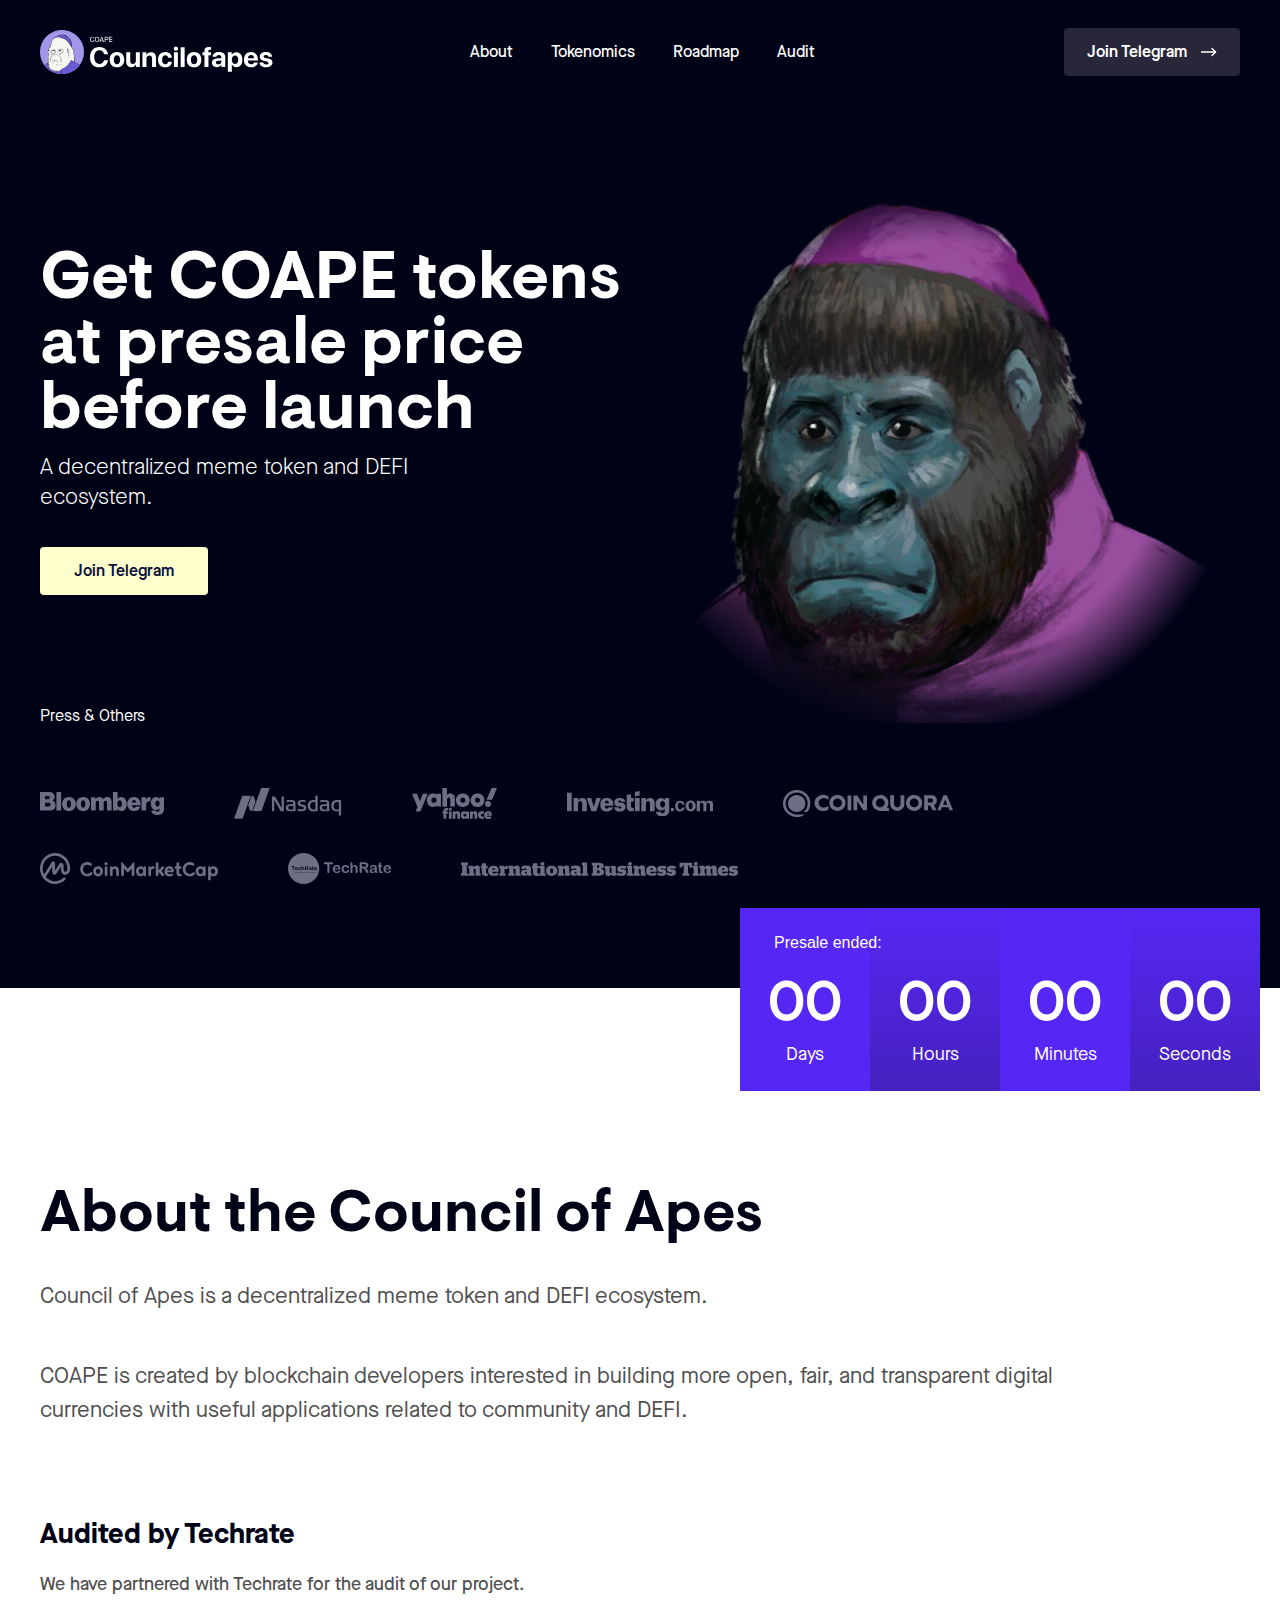
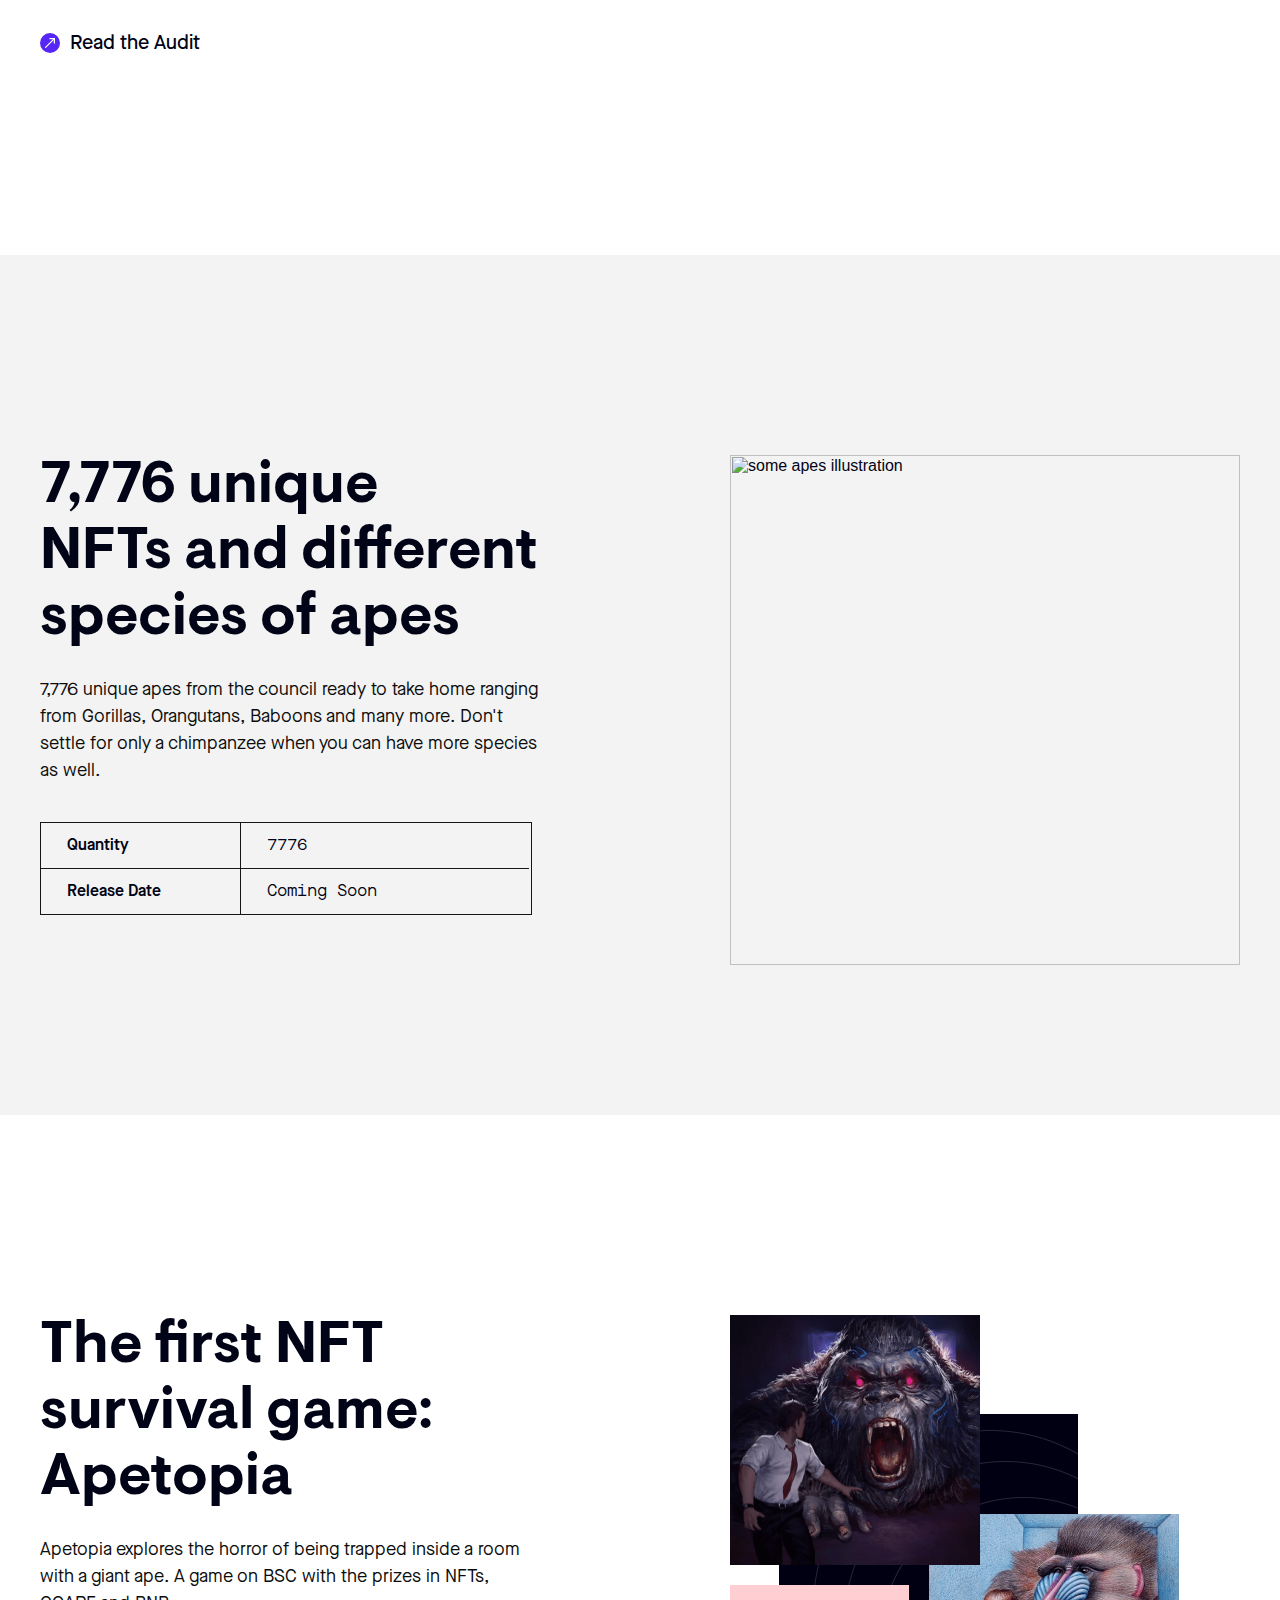
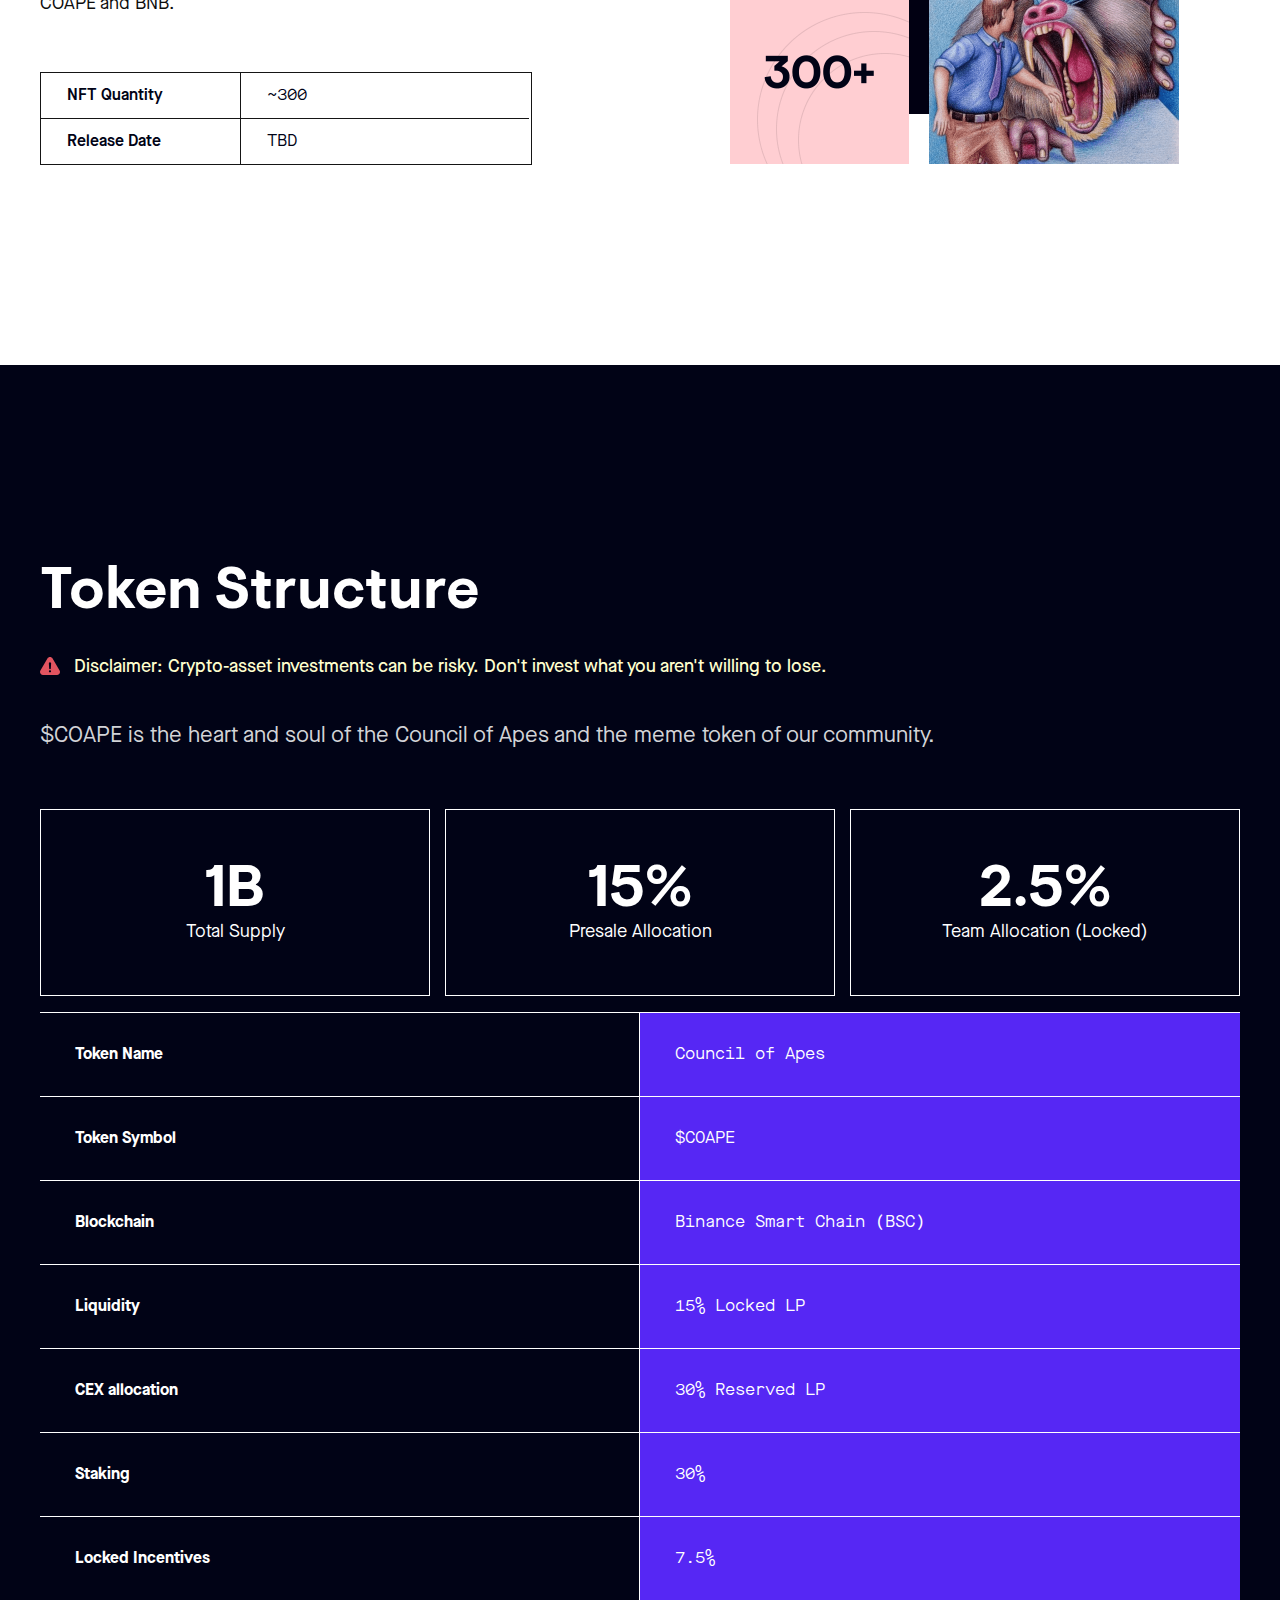
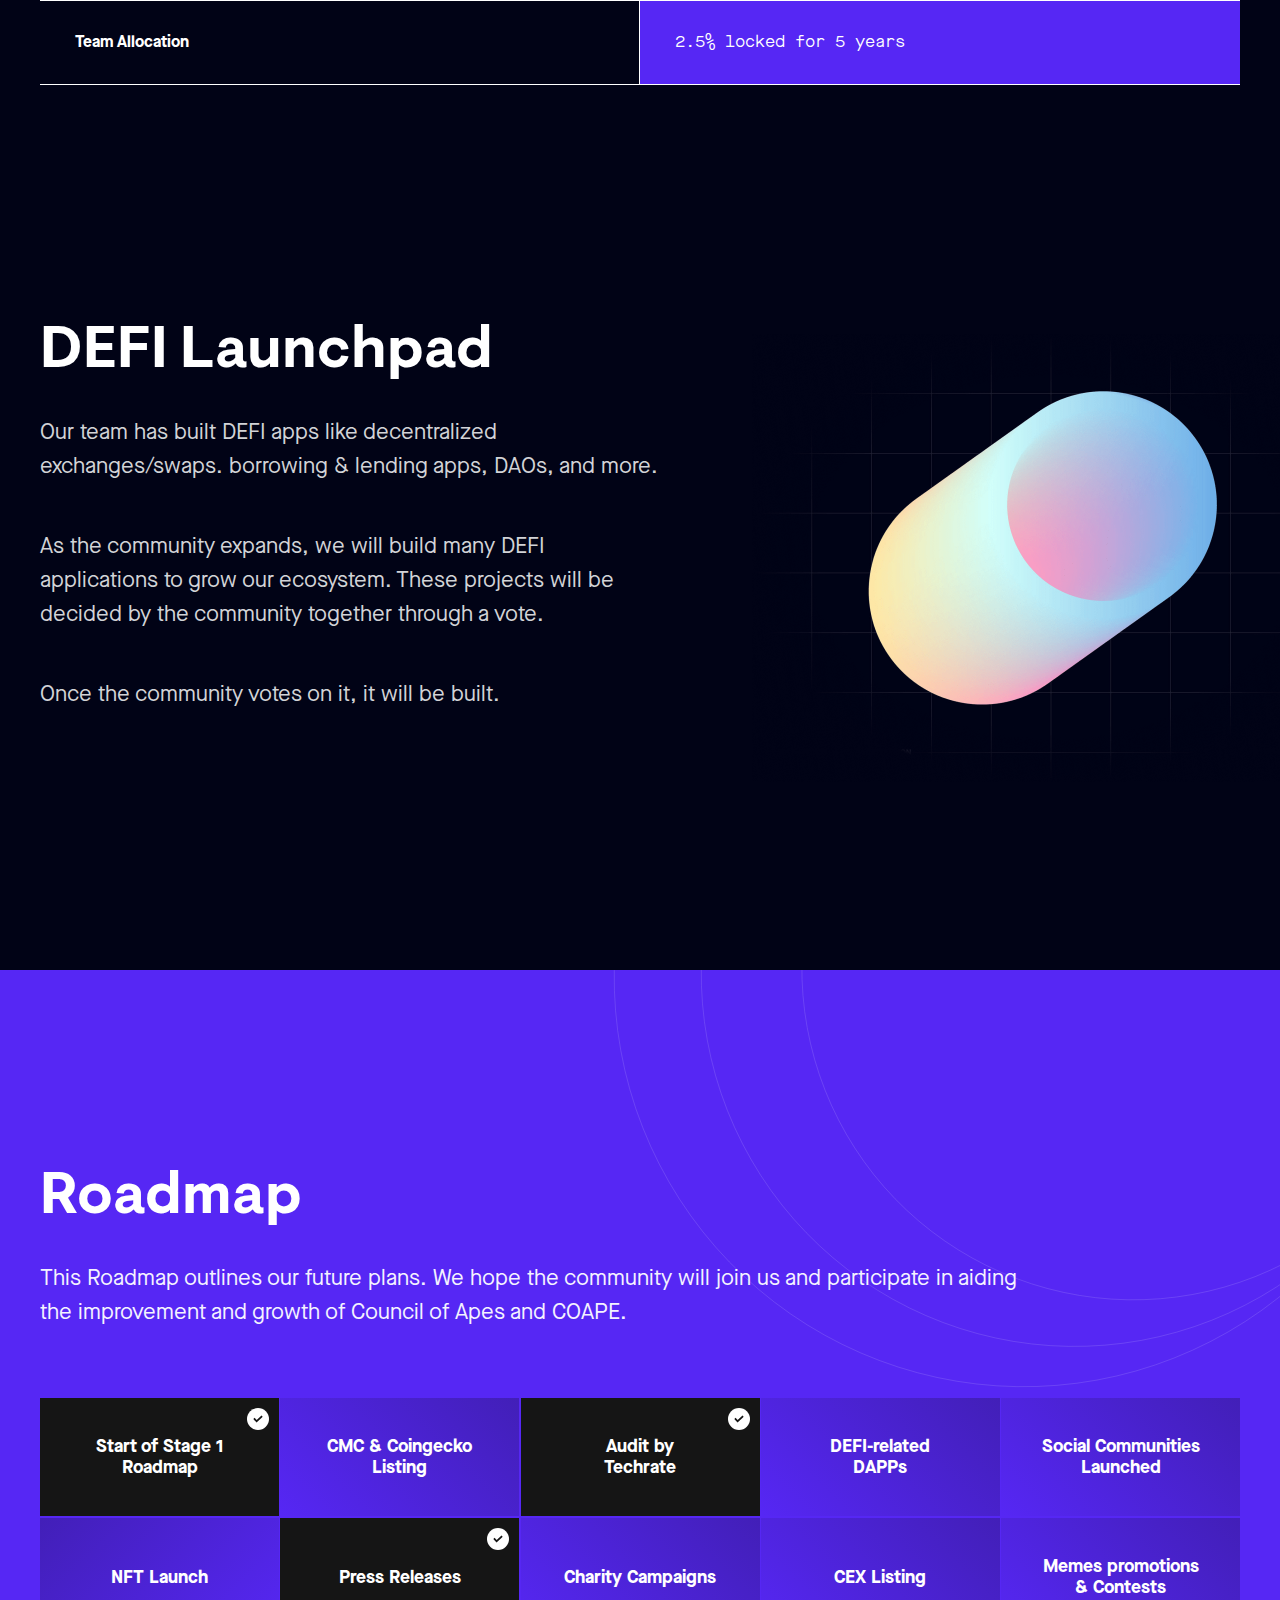
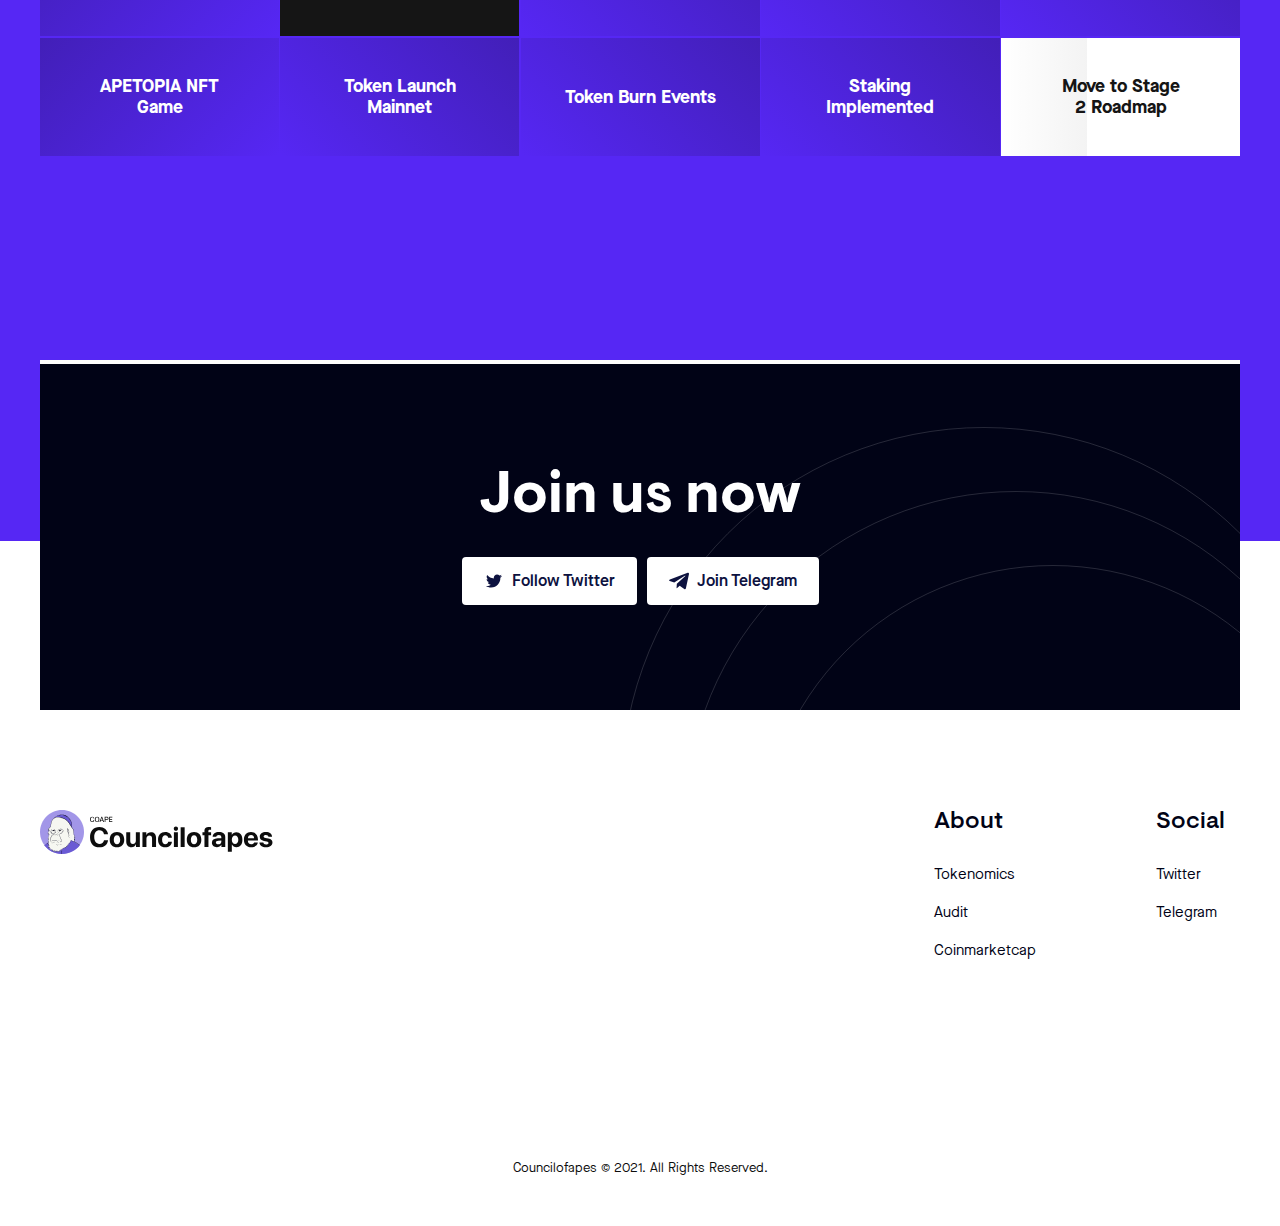
==== commit fca277a3: "presale ends" ====
--- a/index.html
+++ b/index.html
@@ -56,16 +56,13 @@
                             <a href="#tokenomics">Tokenomics</a>
                         </li>
                         <li>
-                            <a href="#team">Team</a>
-                        </li>
-                        <li>
                             <a href="#roadmap">Roadmap</a>
                         </li>
                         <li>
                             <a href="https://github.com/councilofapes/audits/blob/main/techrate.pdf" target="_blank">Audit</a>
                         </li>
                     </ul>
-                    <a href="./presale.html" class="page-header__join">Join Presale</a>
+                    <a href="https://t.me/thecoape" class="page-header__join">Join Telegram</a>
                 </nav>
             </div>
         </header>
@@ -79,8 +76,8 @@
                     <h1>Get COAPE tokens at presale price before launch</h1>
                     <p>A decentralized meme token and DEFI ecosystem.</p>
                     <footer class="hero__links">
-                        <a href="./presale.html">Join Presale</a>
                         <a href="https://t.me/thecoape">Join Telegram</a>
+                        <!-- <a href="https://t.me/thecoape">Join Telegram</a> -->
                     </footer>
                 </section>
                 <span class="hero__partners-text">Press & Others</span>
@@ -129,22 +126,22 @@
                     </ul>
                 </div>
                 <footer class="hero__timer">
-                    <p>Presale ends in:</p>
+                    <p>Presale ended:</p>
                     <ul>
                         <li>
-                            <b id="js-clock-days">16</b>
+                            <b id="js-clock-days">00</b>
                             <span>Days</span>
                         </li>
                         <li>
-                            <b id="js-clock-hours">23</b>
+                            <b id="js-clock-hours">00</b>
                             <span>Hours</span>
                         </li>
                         <li>
-                            <b id="js-clock-minutes">48</b>
+                            <b id="js-clock-minutes">00</b>
                             <span>Minutes</span>
                         </li>
                         <li>
-                            <b id="js-clock-seconds">04</b>
+                            <b id="js-clock-seconds">00</b>
                             <span>Seconds</span>
                         </li>
                     </ul>
@@ -355,12 +352,6 @@
       </a>
             <nav class="page-footer__nav">
                 <ul>
-                    <li>Presale</li>
-                    <li>
-                        <a href="./presale.html" target="_blank">Presale</a>
-                    </li>
-                </ul>
-                <ul>
                     <li>About</li>
                     <li>
                         <a href="#tokenomics">Tokenomics</a>
--- a/css/style.css
+++ b/css/style.css
@@ -73,7 +73,7 @@
   -webkit-box-pack: justify;
       -ms-flex-pack: justify;
           justify-content: space-between;
-  width: calc(100% - 384px);
+  width: calc(100% - 430px);
 }
 
 .page-header__nav-list li {
@@ -262,6 +262,11 @@
   z-index: -1;
 }
 
+@media (max-width: 768px) {
+  .hero__wrapper img  {
+        display:none;
+  }
+}
 .hero__info {
   max-width: 590px;
 }
@@ -317,9 +322,9 @@
   background-color: #FFEBCE;
 }
 
-.hero__links a:last-child:hover {
+/* .hero__links a:last-child:hover {
   color: #FFFFCE;
-}
+} */
 
 .hero__partners-text {
   display: block;
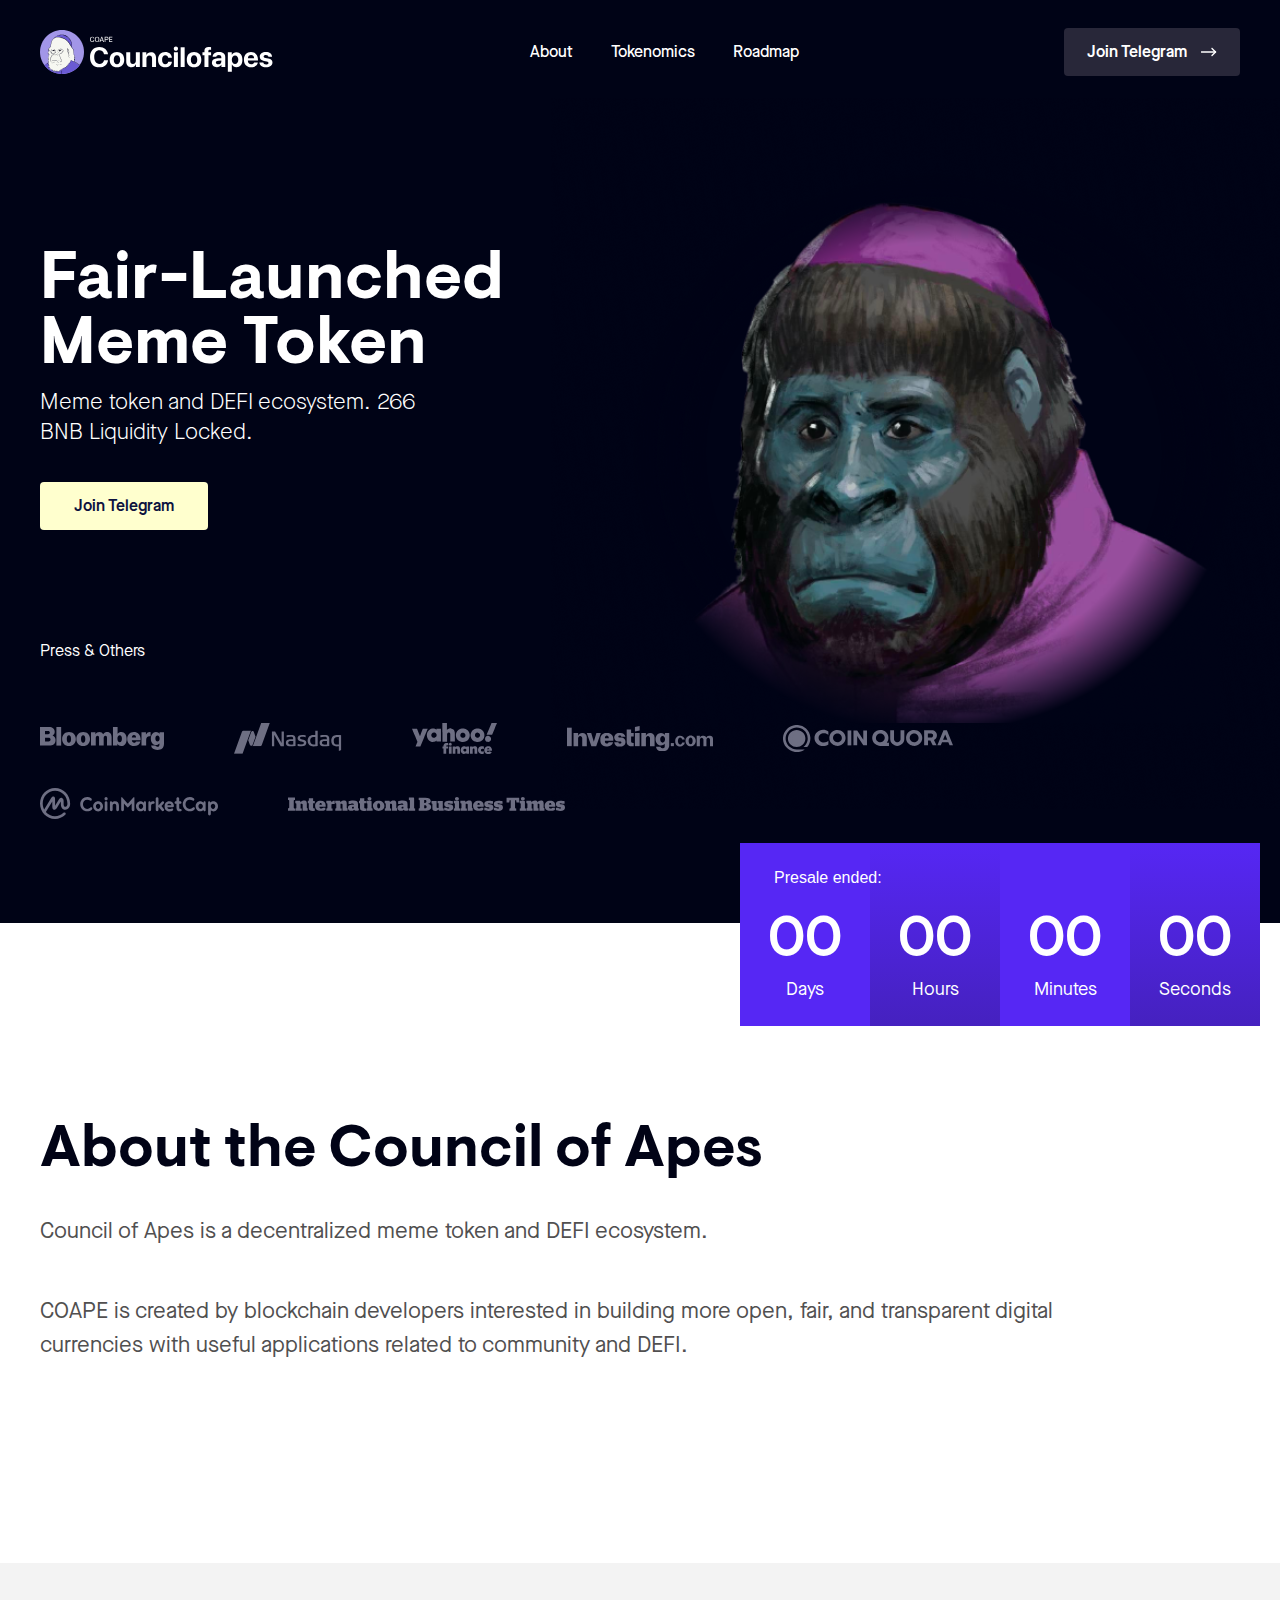
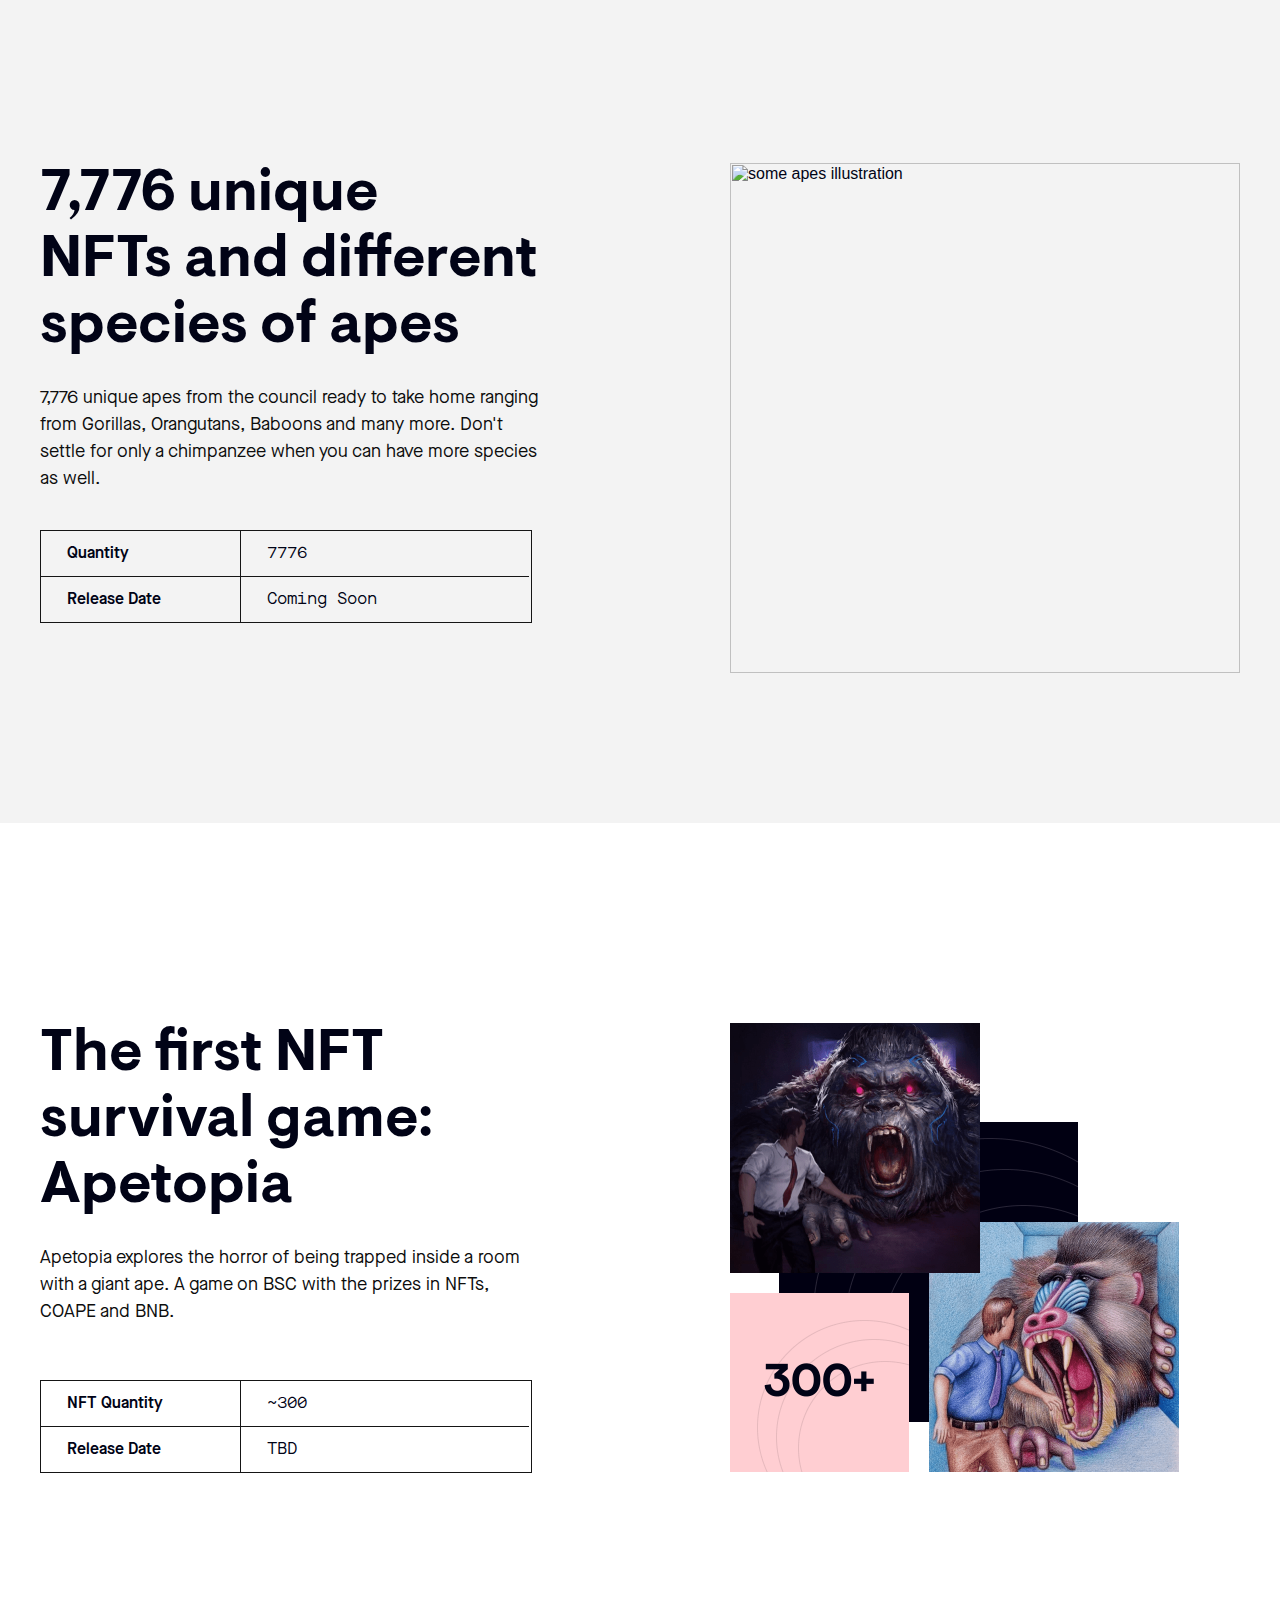
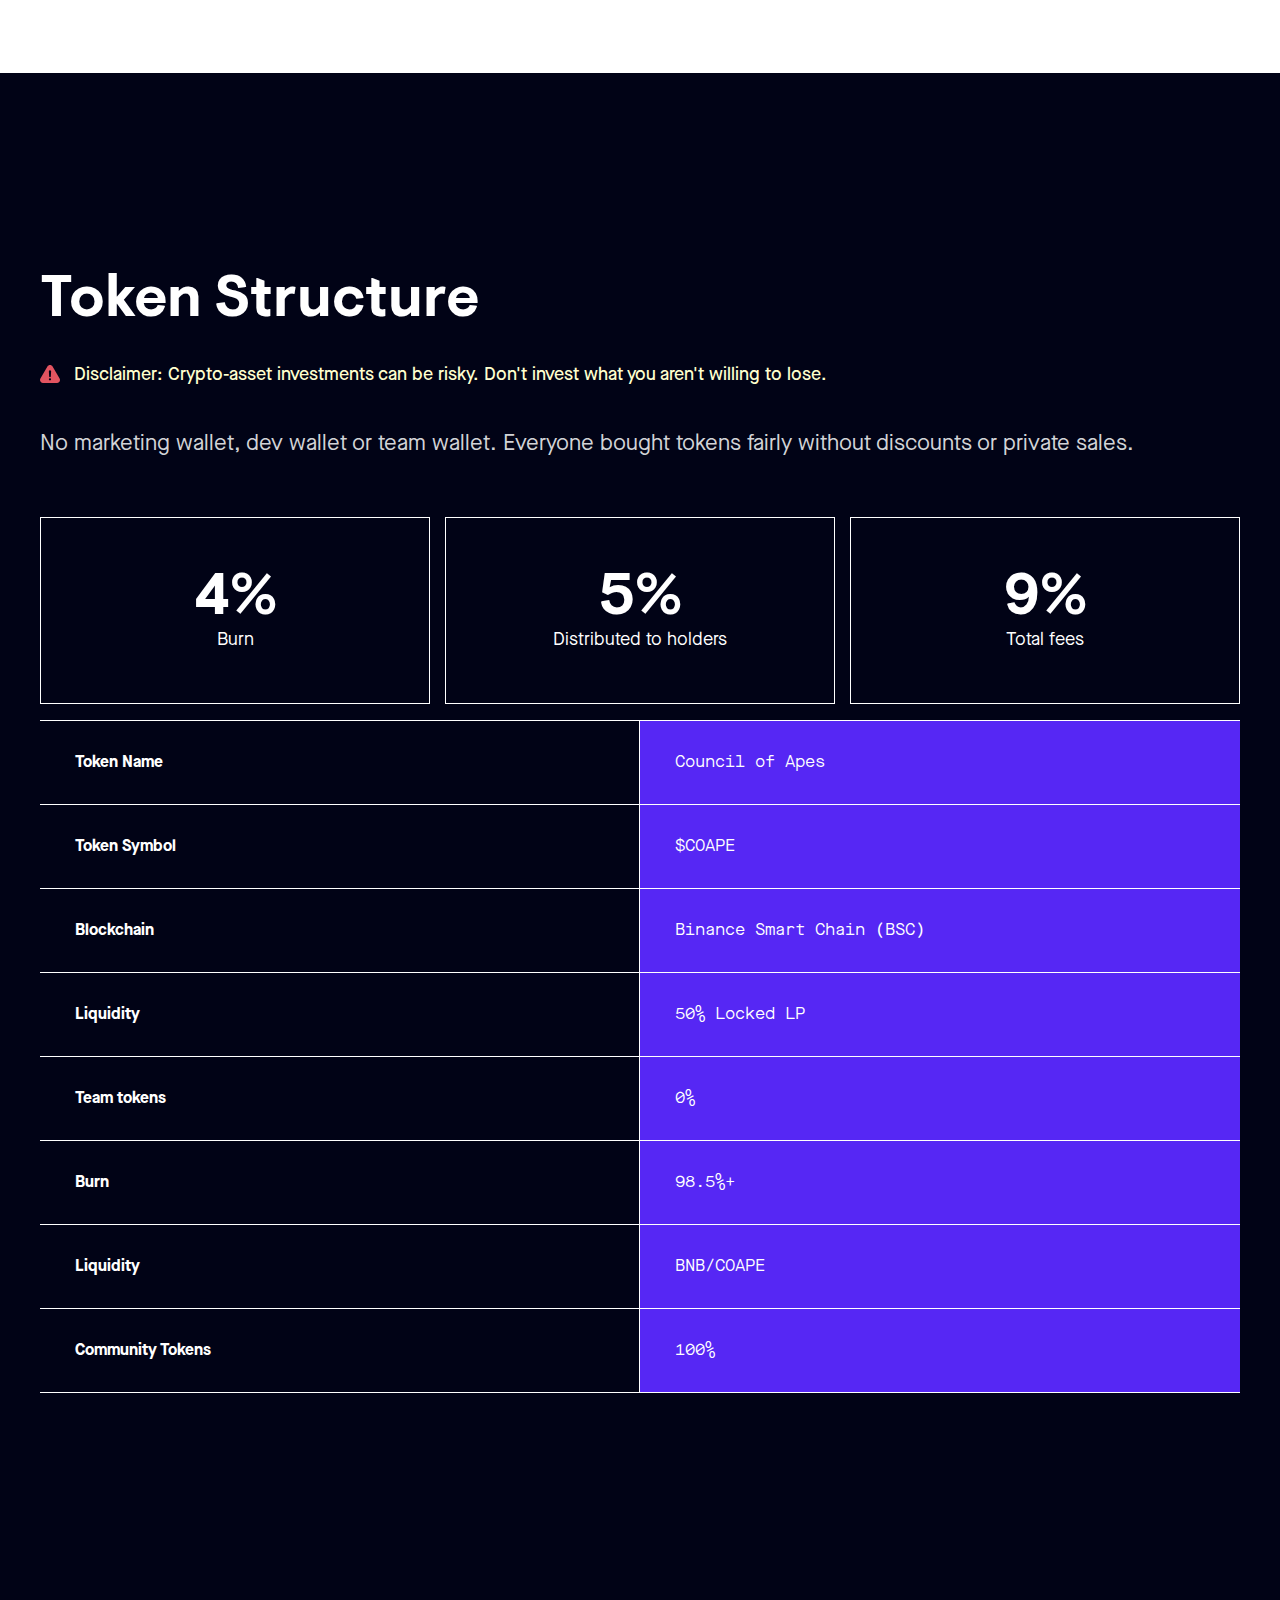
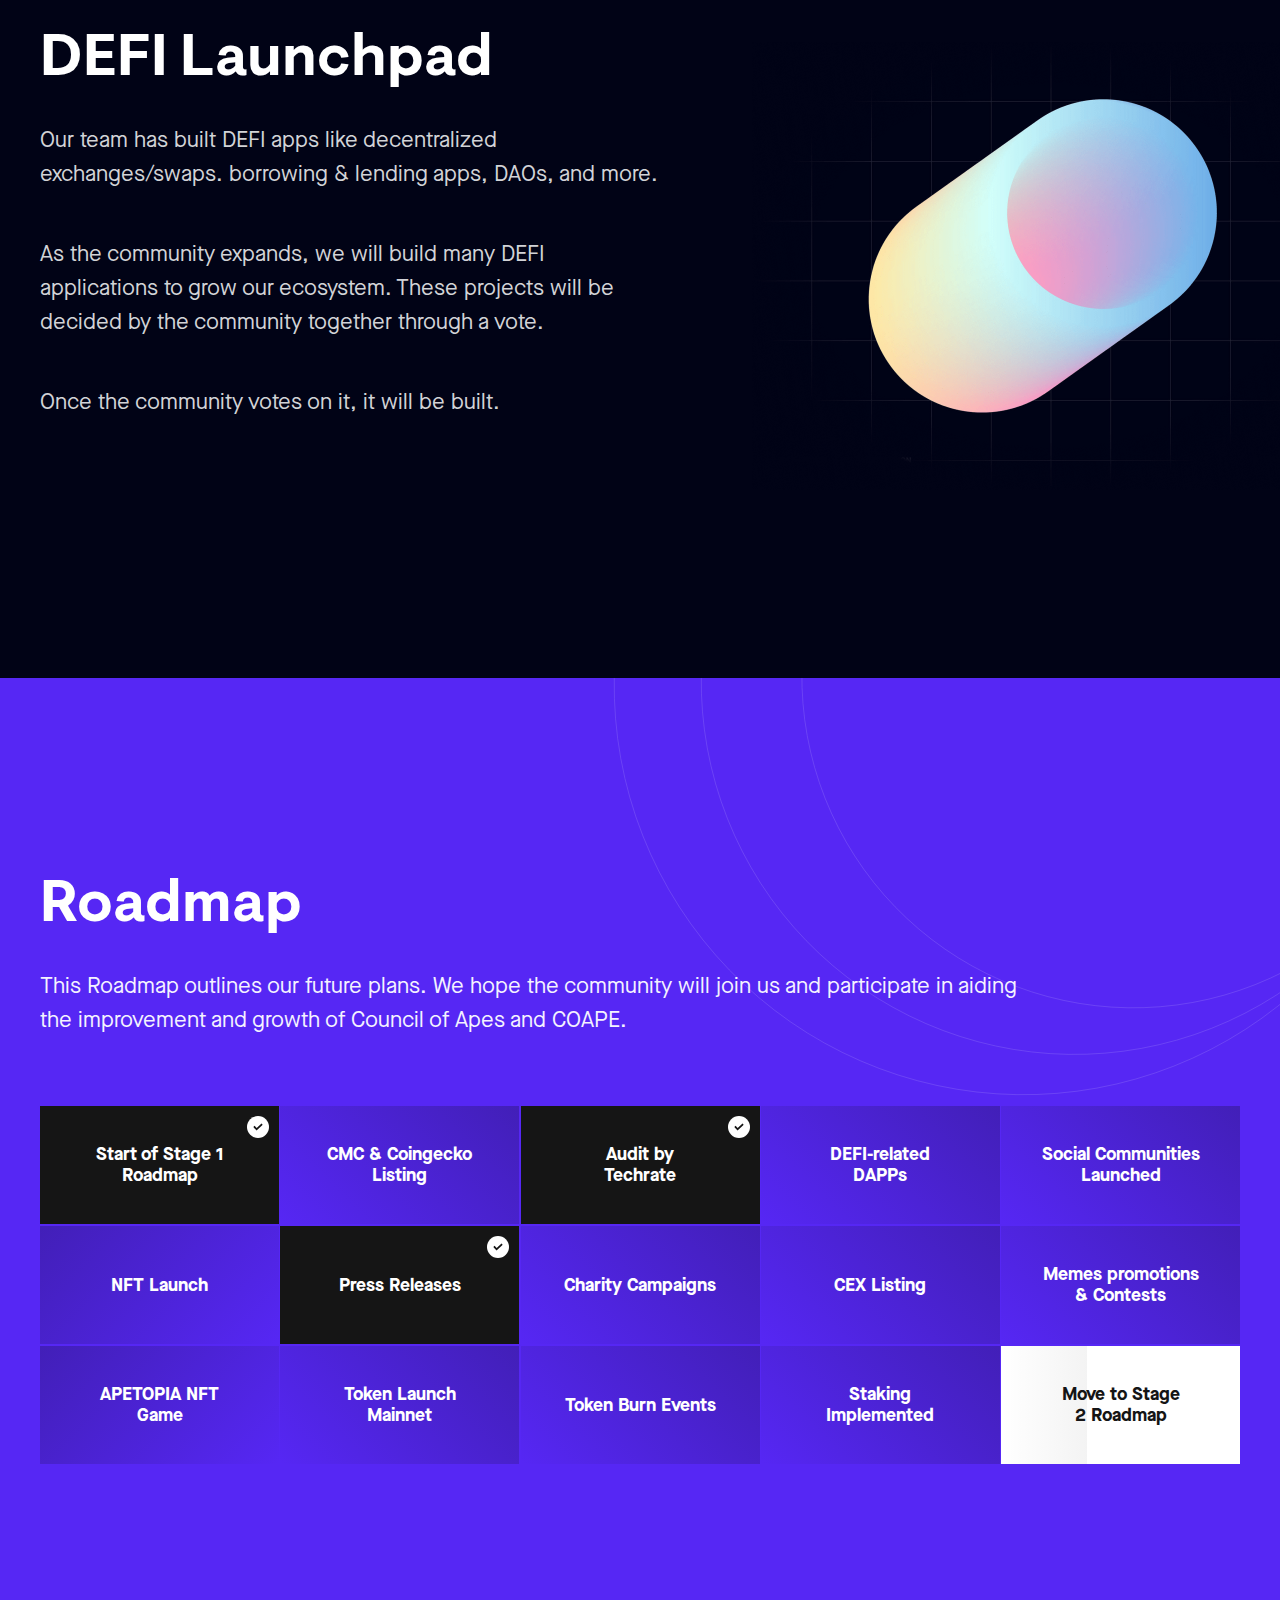
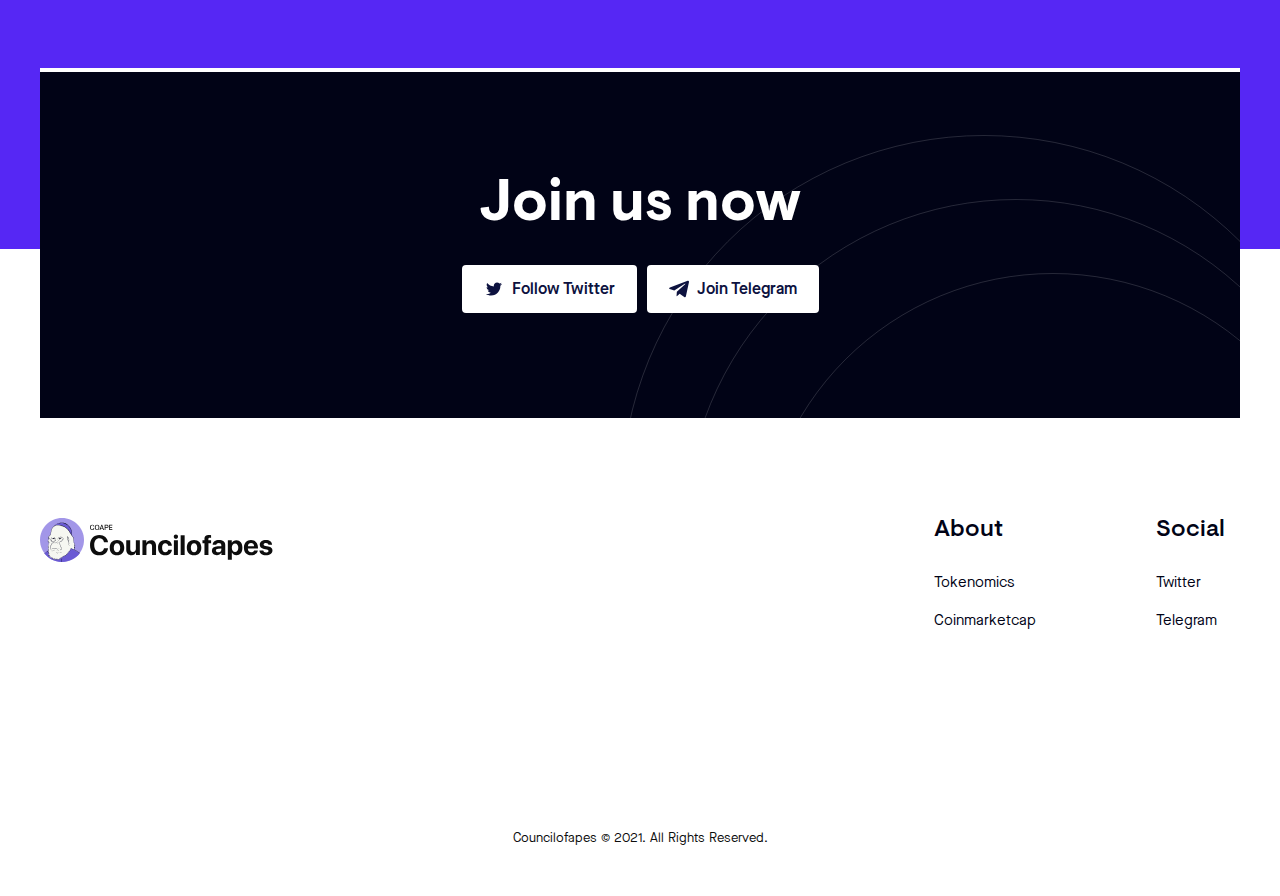
==== commit 456e0d65: "copy changes" ====
--- a/index.html
+++ b/index.html
@@ -58,9 +58,9 @@
                         <li>
                             <a href="#roadmap">Roadmap</a>
                         </li>
-                        <li>
+                        <!-- <li>
                             <a href="https://github.com/councilofapes/audits/blob/main/techrate.pdf" target="_blank">Audit</a>
-                        </li>
+                        </li> -->
                     </ul>
                     <a href="https://t.me/thecoape" class="page-header__join">Join Telegram</a>
                 </nav>
@@ -73,8 +73,8 @@
             <div class="hero__wrapper">
                 <img src="img/hero-bg.png" class="hero__wrapper-img">
                 <section class="hero__info">
-                    <h1>Get COAPE tokens at presale price before launch</h1>
-                    <p>A decentralized meme token and DEFI ecosystem.</p>
+                    <h1>Fair-Launched Meme Token</h1>
+                    <p>Meme token and DEFI ecosystem. 266 BNB Liquidity Locked.</p>
                     <footer class="hero__links">
                         <a href="https://t.me/thecoape">Join Telegram</a>
                         <!-- <a href="https://t.me/thecoape">Join Telegram</a> -->
@@ -113,11 +113,11 @@
                 <img src="img/partners/coinmarket.svg" class="coinmarket" alt="coinmarket logo">
               </a>
                         </li>
-                        <li>
+                        <!-- <li>
                             <a href="https://github.com/councilofapes/audits/blob/main/techrate.pdf">
                 <img src="img/partners/techrate.svg" class="techrate" alt="techrate logo">
               </a>
-                        </li>
+                        </li> -->
                         <li>
                             <a href="https://markets.financialcontent.com/ibtimes/news/read/41972688">
                 <img src="img/partners/ibt.svg" class="ibt" alt="international business times logo">
@@ -157,11 +157,11 @@
             <p>
                 COAPE is created by blockchain developers interested in building more open, fair, and transparent digital currencies with useful applications related to community and DEFI.
             </p>
-            <section class="about__info">
+            <!-- <section class="about__info">
                 <h3 class="about__info-title">Audited by Techrate</h3>
                 <p class="about__info-description">We have partnered with Techrate for the audit of our project.</p>
                 <a href="https://github.com/councilofapes/audits/blob/main/techrate.pdf" target="_blank">Read the Audit</a>
-            </section>
+            </section> -->
         </article>
         <!-- about end -->
 
@@ -214,19 +214,19 @@
             <section class="token__section">
                 <h2>Token Structure</h2>
                 <p class="warning">Disclaimer: Crypto-asset investments can be risky. Don't invest what you aren't willing to lose.</p>
-                <p class="token__description">$COAPE is the heart and soul of the Council of Apes and the meme token of our community.</p>
+                <p class="token__description">No marketing wallet, dev wallet or team wallet. Everyone bought tokens fairly without discounts or private sales.</p>
                 <ul class="token__info">
                     <li>
-                        <b>1B</b>
-                        <span>Total Supply</span>
-                    </li>
-                    <li>
-                        <b>15%</b>
-                        <span>Presale Allocation</span>
-                    </li>
-                    <li>
-                        <b>2.5%</b>
-                        <span>Team Allocation (Locked)</span>
+                        <b>4%</b>
+                        <span>Burn</span>
+                    </li>
+                    <li>
+                        <b>5%</b>
+                        <span>Distributed to holders</span>
+                    </li>
+                    <li>
+                        <b>9%</b>
+                        <span>Total fees</span>
                     </li>
                 </ul>
                 <ul class="token__additional">
@@ -244,23 +244,23 @@
                     </li>
                     <li>
                         <p>Liquidity</p>
-                        <p>15% Locked LP</p>
-                    </li>
-                    <li>
-                        <p>CEX allocation</p>
-                        <p>30% Reserved LP</p>
-                    </li>
-                    <li>
-                        <p>Staking</p>
-                        <p>30%</p>
-                    </li>
-                    <li>
-                        <p>Locked Incentives</p>
-                        <p>7.5%</p>
-                    </li>
-                    <li>
-                        <p>Team Allocation</p>
-                        <p>2.5% locked for 5 years</p>
+                        <p>50% Locked LP</p>
+                    </li>
+                    <li>
+                        <p>Team tokens</p>
+                        <p>0%</p>
+                    </li>
+                    <li>
+                        <p>Burn</p>
+                        <p>98.5%+</p>
+                    </li>
+                    <li>
+                        <p>Liquidity</p>
+                        <p>BNB/COAPE</p>
+                    </li>
+                    <li>
+                        <p>Community Tokens</p>
+                        <p>100%</p>
                     </li>
                 </ul>
             </section>
@@ -356,9 +356,9 @@
                     <li>
                         <a href="#tokenomics">Tokenomics</a>
                     </li>
-                    <li>
+                    <!-- <li>
                         <a href="https://github.com/councilofapes/audits/blob/main/techrate.pdf" target="_blank">Audit</a>
-                    </li>
+                    </li> -->
                     <li>
                         <a href="https://coinmarketcap.com/currencies/council-of-apes/" target="_blank">Coinmarketcap</a>
                     </li>
--- a/css/style.css
+++ b/css/style.css
@@ -73,7 +73,7 @@
   -webkit-box-pack: justify;
       -ms-flex-pack: justify;
           justify-content: space-between;
-  width: calc(100% - 430px);
+  width: calc(100% - 490px);
 }
 
 .page-header__nav-list li {
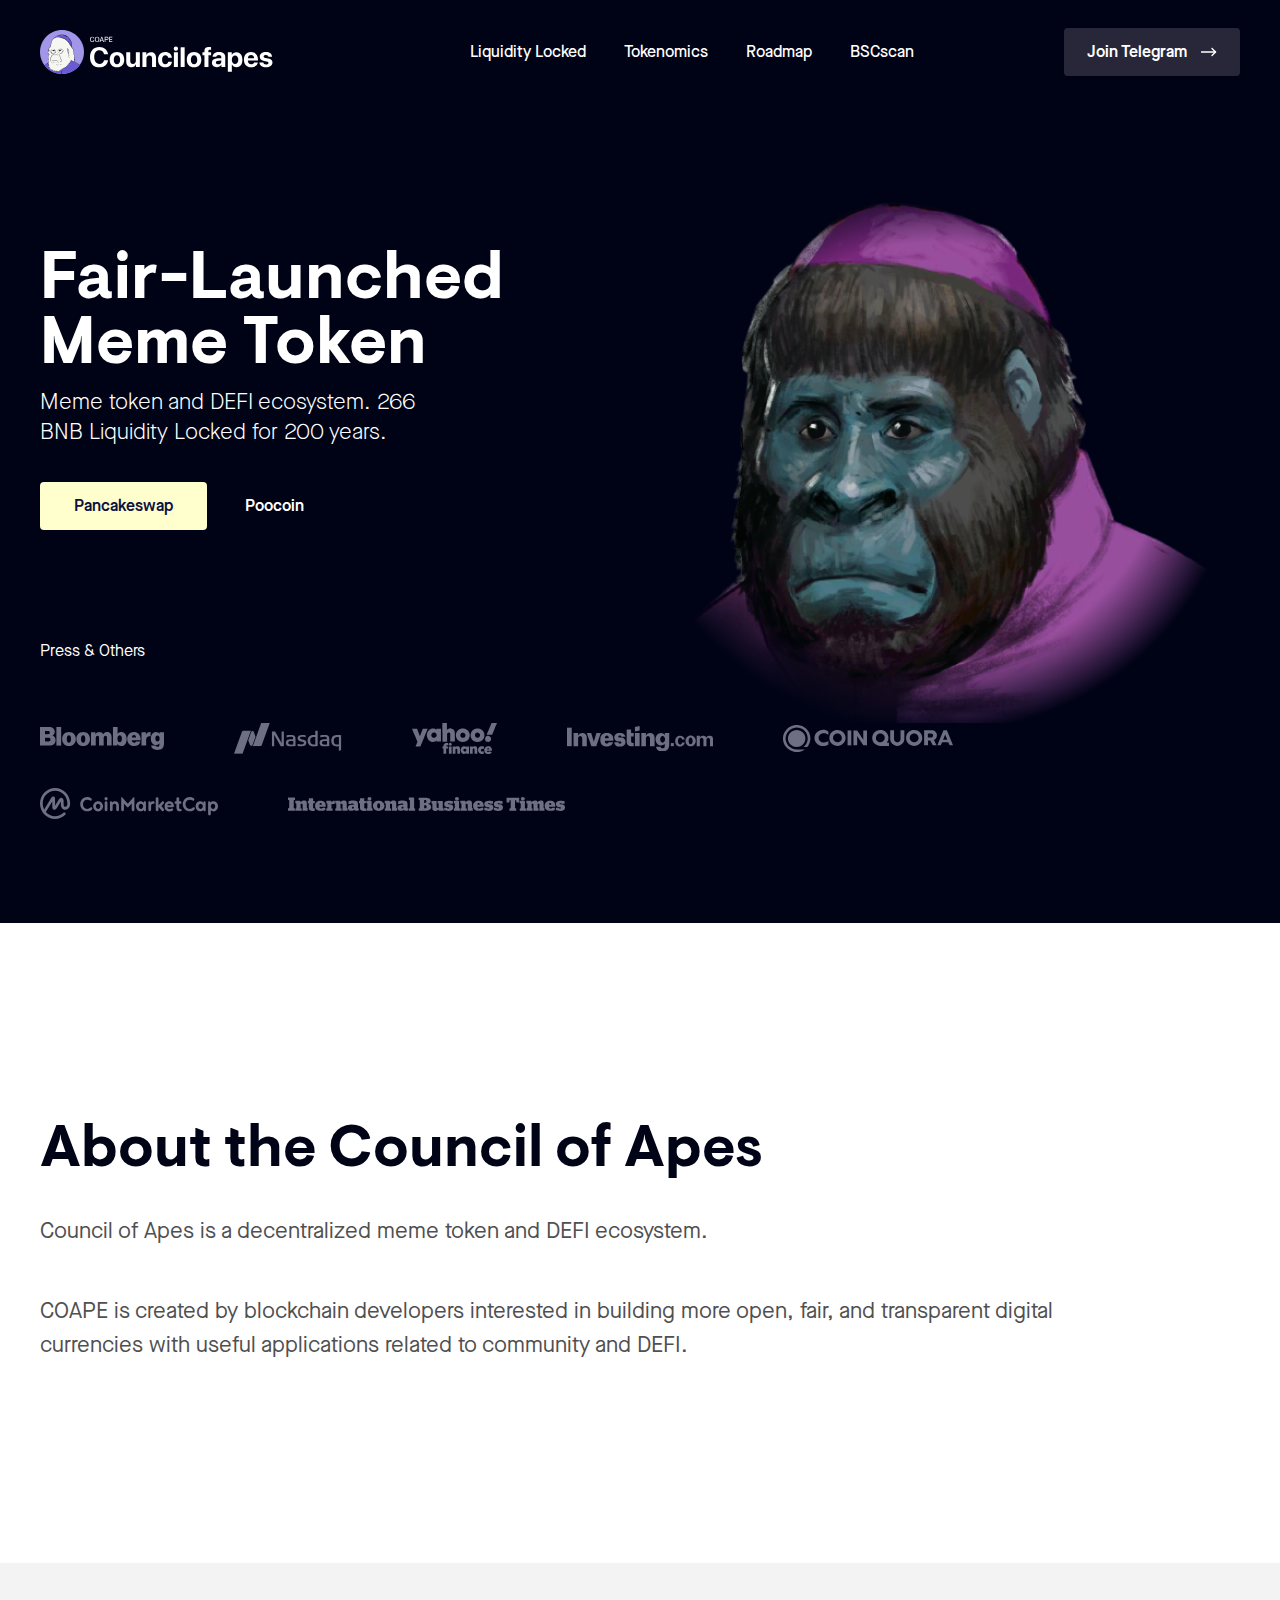
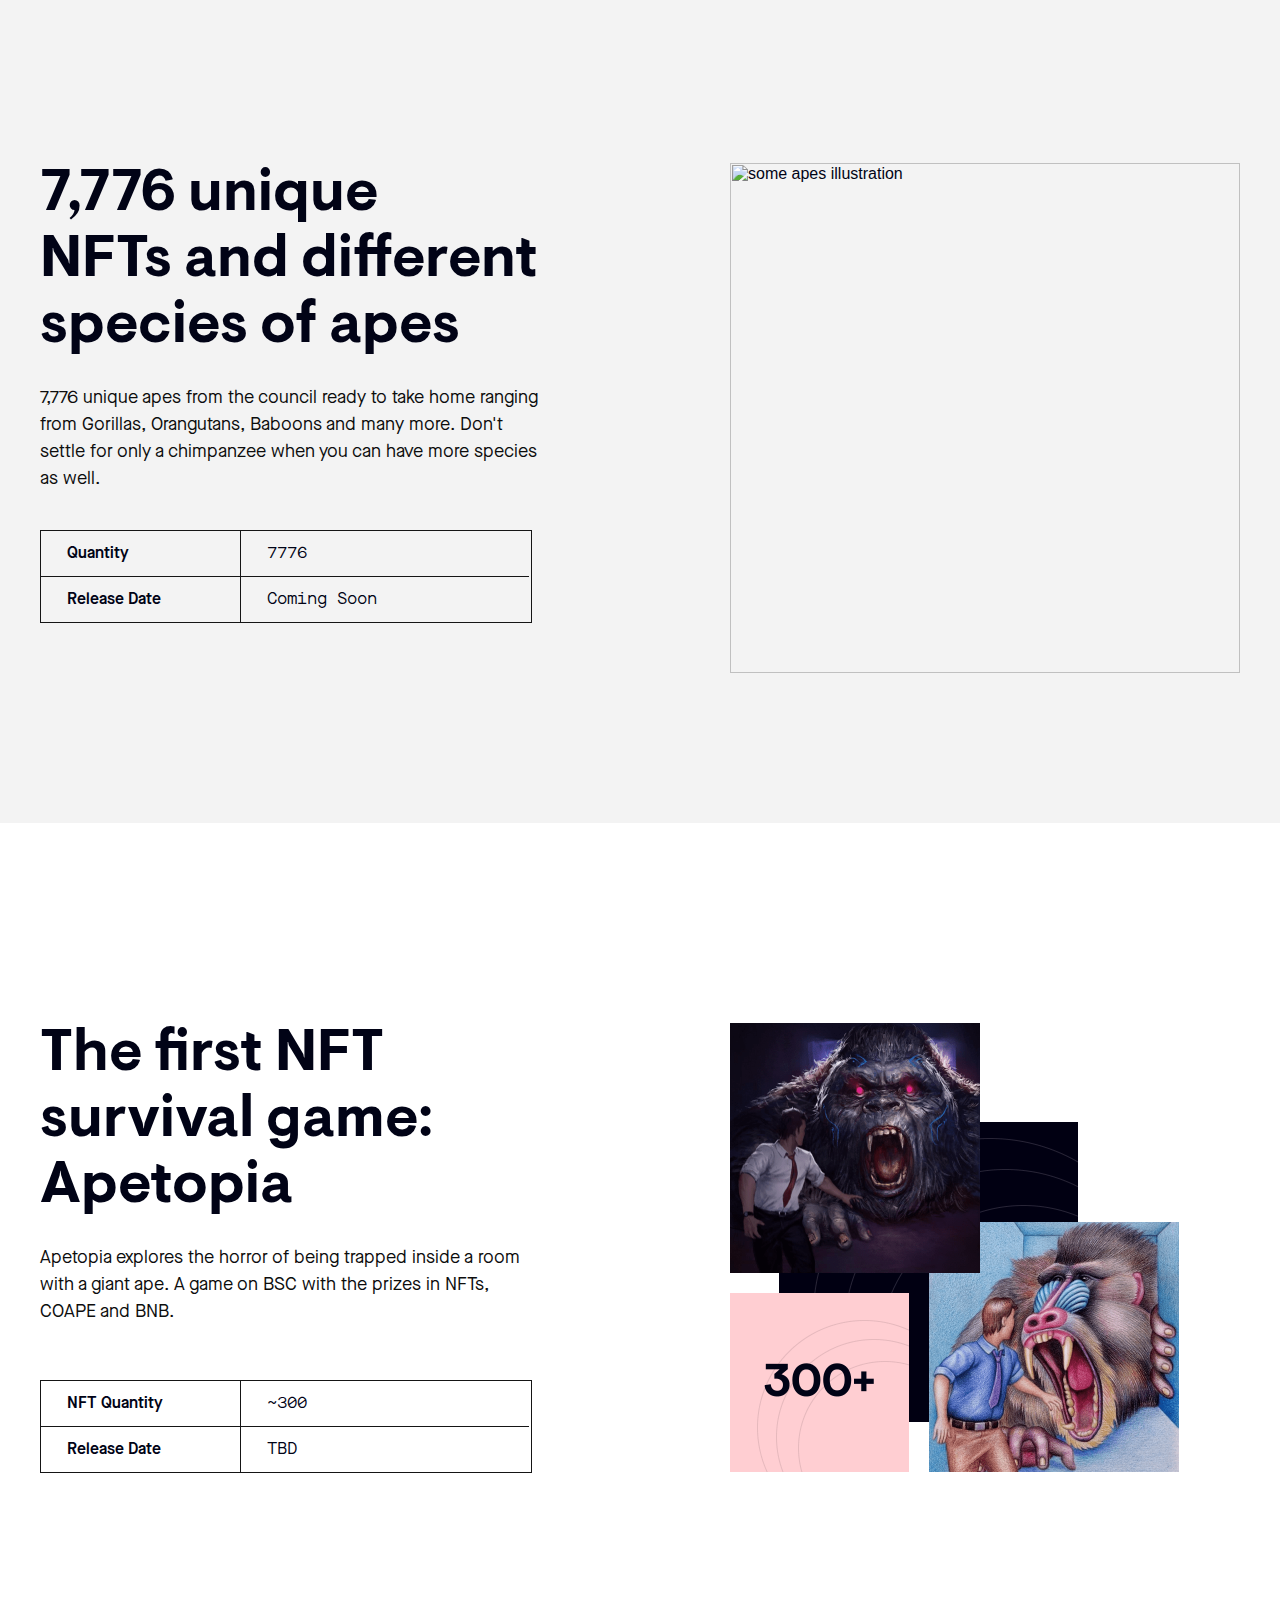
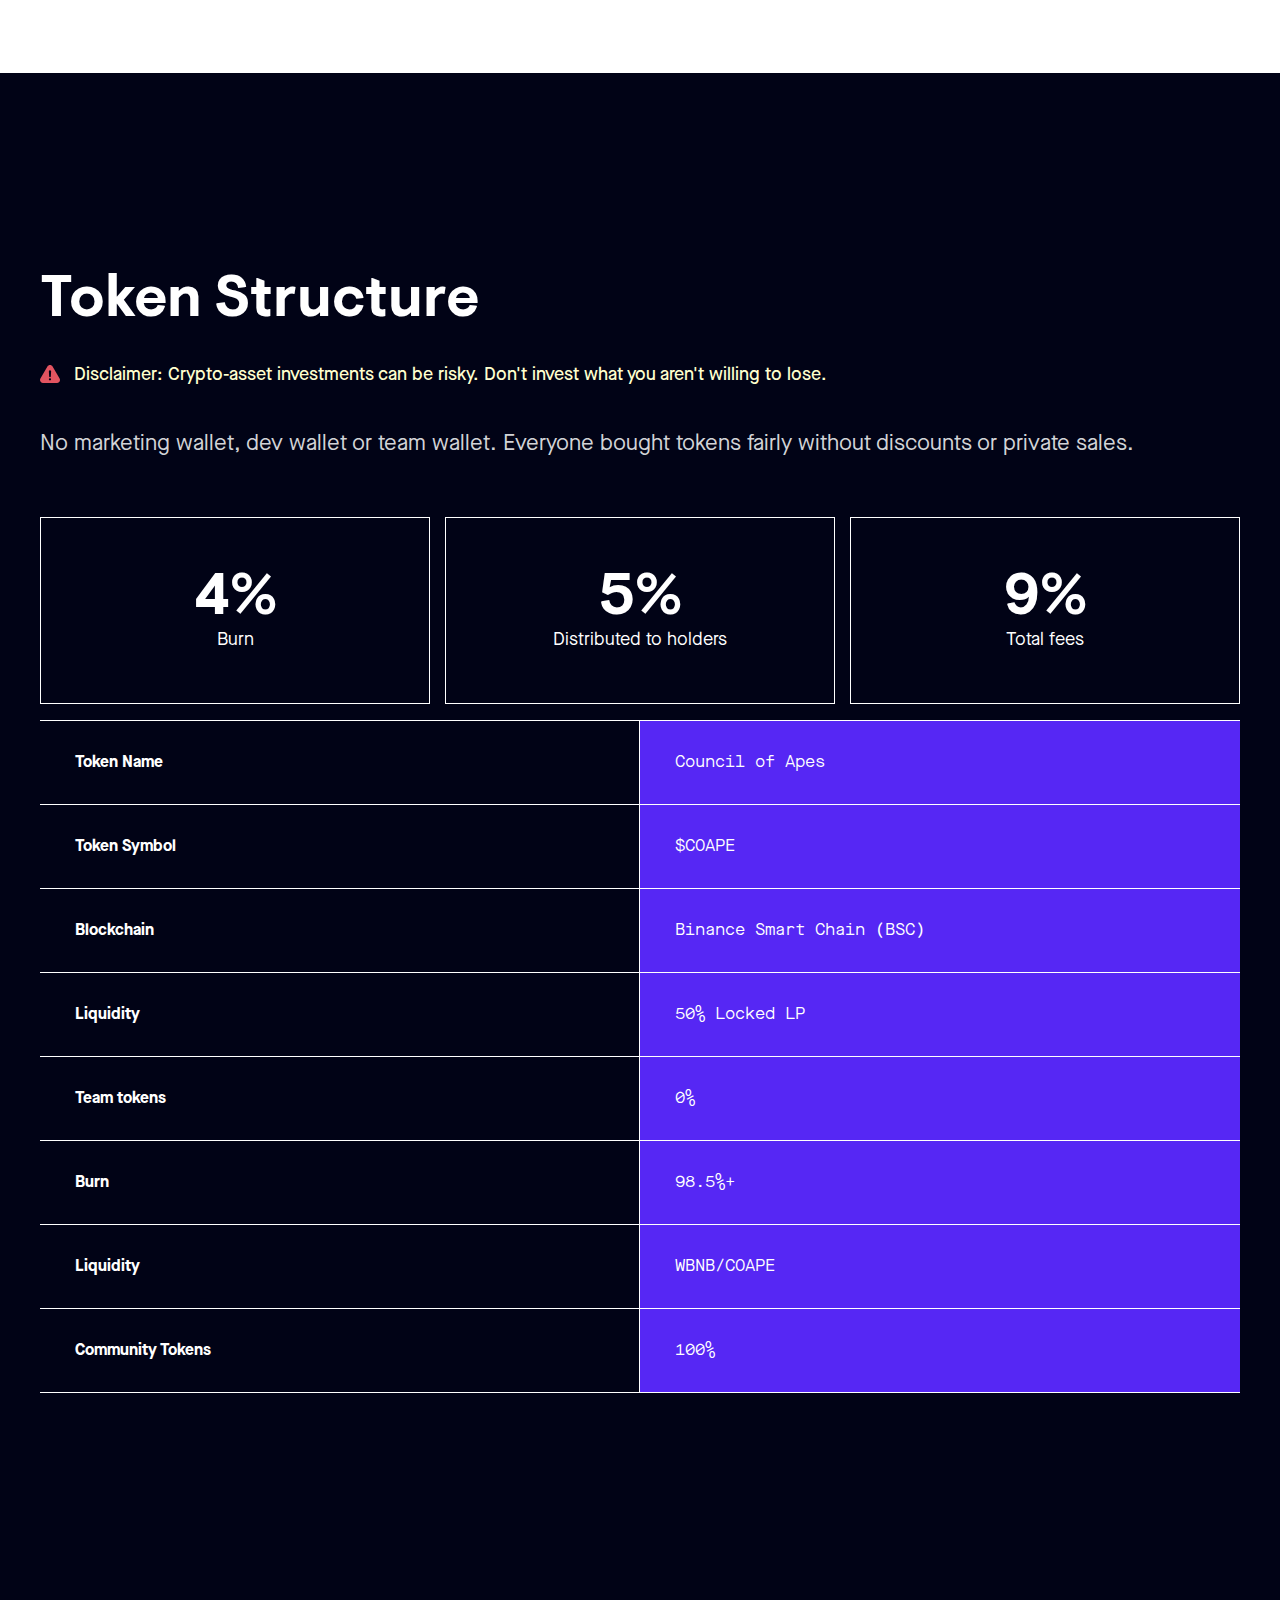
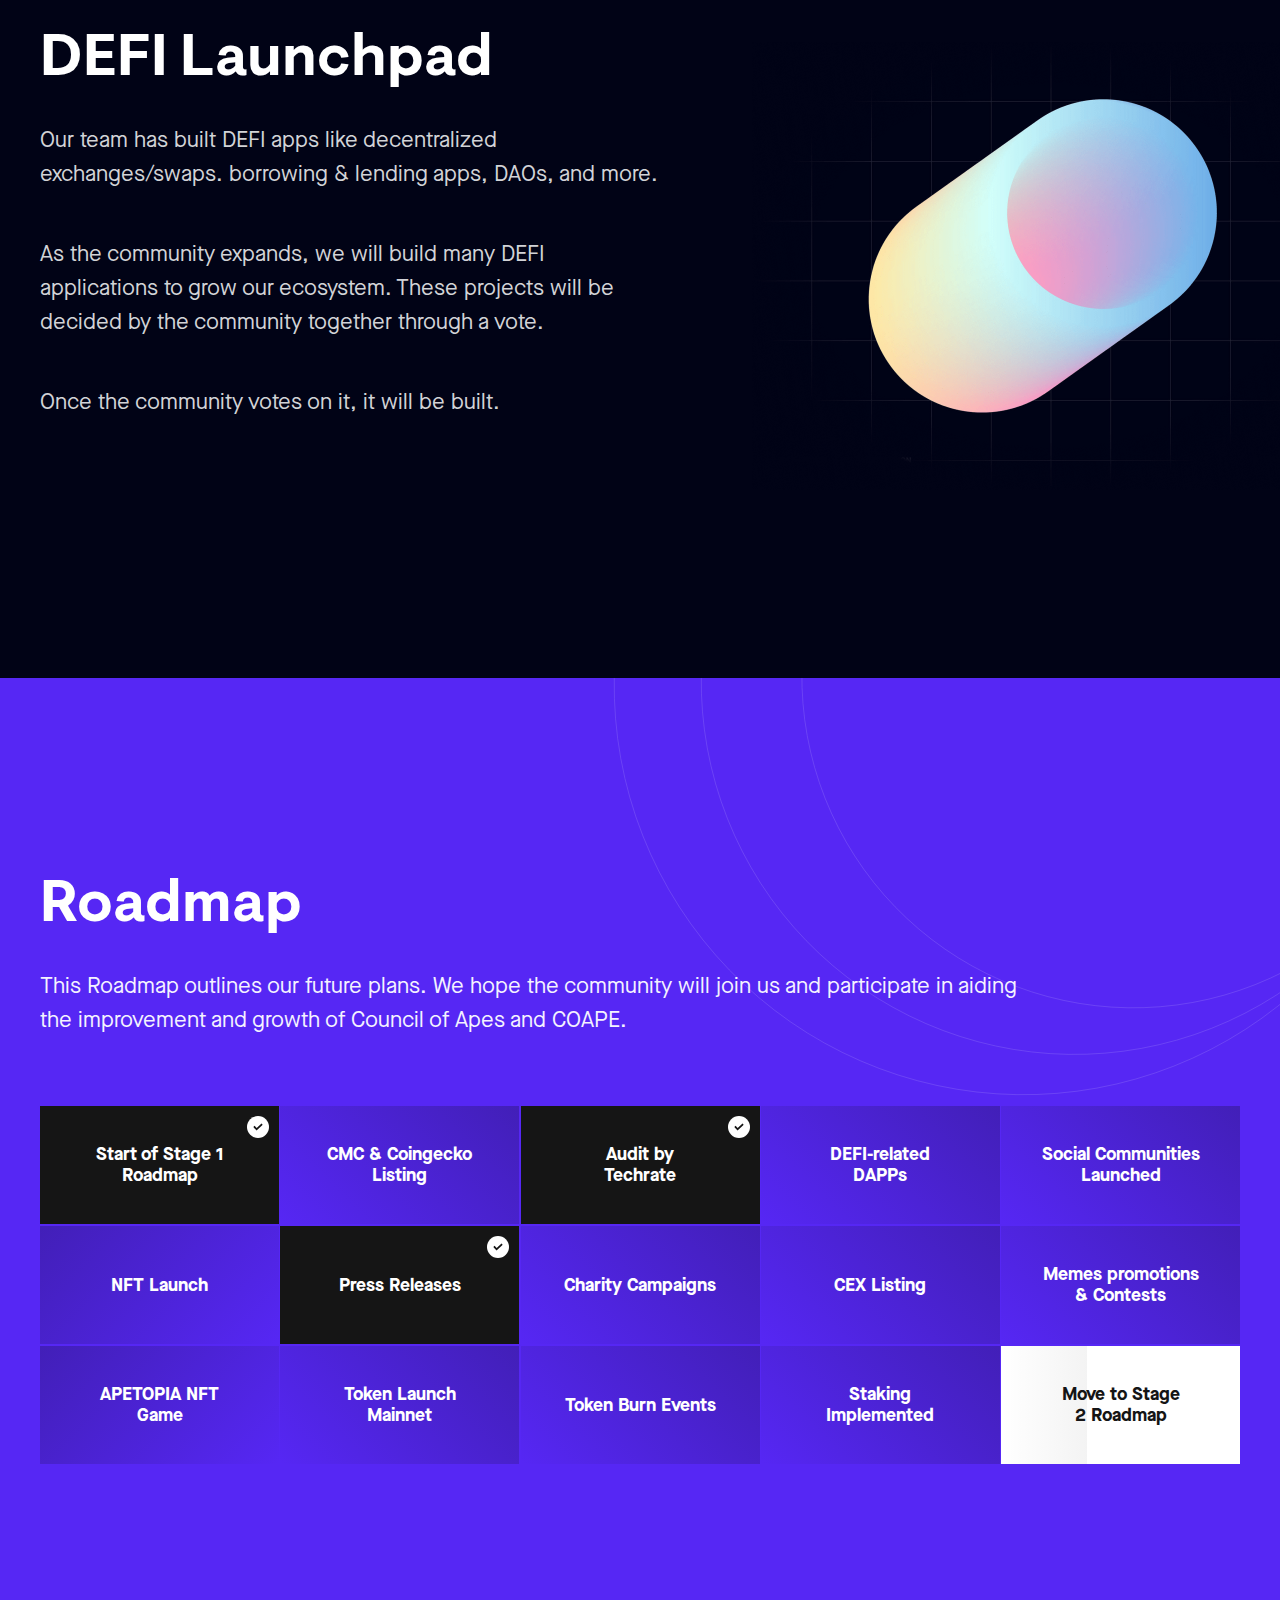
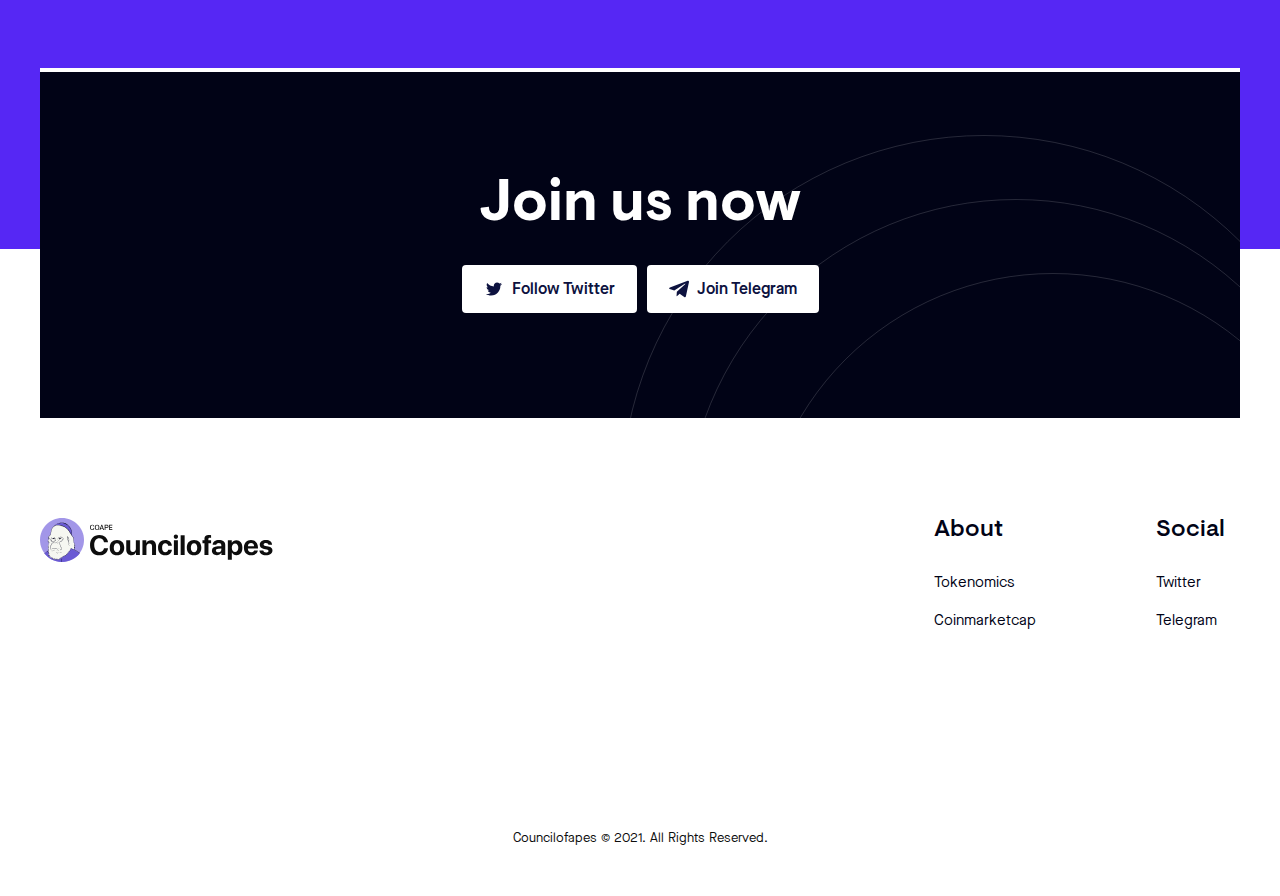
==== commit 829f1cb6: "added pancakeswap link" ====
--- a/index.html
+++ b/index.html
@@ -50,7 +50,7 @@
                 <nav class="page-header__nav">
                     <ul class="page-header__nav-list">
                         <li>
-                            <a href="#about">About</a>
+                            <a href="https://bscscan.com/tx/0x8c372dbfee94303ec6eb6c3833c7bf7b5e4db688f0ba9899efe92b5da53dab35" target="_blank">Liquidity Locked</a>
                         </li>
                         <li>
                             <a href="#tokenomics">Tokenomics</a>
@@ -61,6 +61,9 @@
                         <!-- <li>
                             <a href="https://github.com/councilofapes/audits/blob/main/techrate.pdf" target="_blank">Audit</a>
                         </li> -->
+                        <li>
+                            <a href="https://www.bscscan.com/token/0x55006895f398d7713d69081144b19d8c9022b582" target="_blank">BSCscan</a>
+                        </li>
                     </ul>
                     <a href="https://t.me/thecoape" class="page-header__join">Join Telegram</a>
                 </nav>
@@ -74,10 +77,10 @@
                 <img src="img/hero-bg.png" class="hero__wrapper-img">
                 <section class="hero__info">
                     <h1>Fair-Launched Meme Token</h1>
-                    <p>Meme token and DEFI ecosystem. 266 BNB Liquidity Locked.</p>
+                    <p>Meme token and DEFI ecosystem. 266 BNB Liquidity Locked for 200 years.</p>
                     <footer class="hero__links">
-                        <a href="https://t.me/thecoape">Join Telegram</a>
-                        <!-- <a href="https://t.me/thecoape">Join Telegram</a> -->
+                        <a href="https://pancakeswap.finance/swap?outputCurrency=0x55006895f398d7713d69081144b19d8c9022b582" target="_blank">Pancakeswap</a>
+                        <a href="https://poocoin.app/tokens/0xabde9af935d52ed5eaf17db7f1f3d025b8abd9ae" target="_blank">Poocoin</a>
                     </footer>
                 </section>
                 <span class="hero__partners-text">Press & Others</span>
@@ -125,7 +128,7 @@
                         </li>
                     </ul>
                 </div>
-                <footer class="hero__timer">
+                <!-- <footer class="hero__timer">
                     <p>Presale ended:</p>
                     <ul>
                         <li>
@@ -145,7 +148,7 @@
                             <span>Seconds</span>
                         </li>
                     </ul>
-                </footer>
+                </footer> -->
             </div>
         </article>
         <!-- hero section end -->
@@ -256,7 +259,7 @@
                     </li>
                     <li>
                         <p>Liquidity</p>
-                        <p>BNB/COAPE</p>
+                        <p>WBNB/COAPE</p>
                     </li>
                     <li>
                         <p>Community Tokens</p>
--- a/css/style.css
+++ b/css/style.css
@@ -73,7 +73,7 @@
   -webkit-box-pack: justify;
       -ms-flex-pack: justify;
           justify-content: space-between;
-  width: calc(100% - 490px);
+  width: calc(100% - 430px);
 }
 
 .page-header__nav-list li {
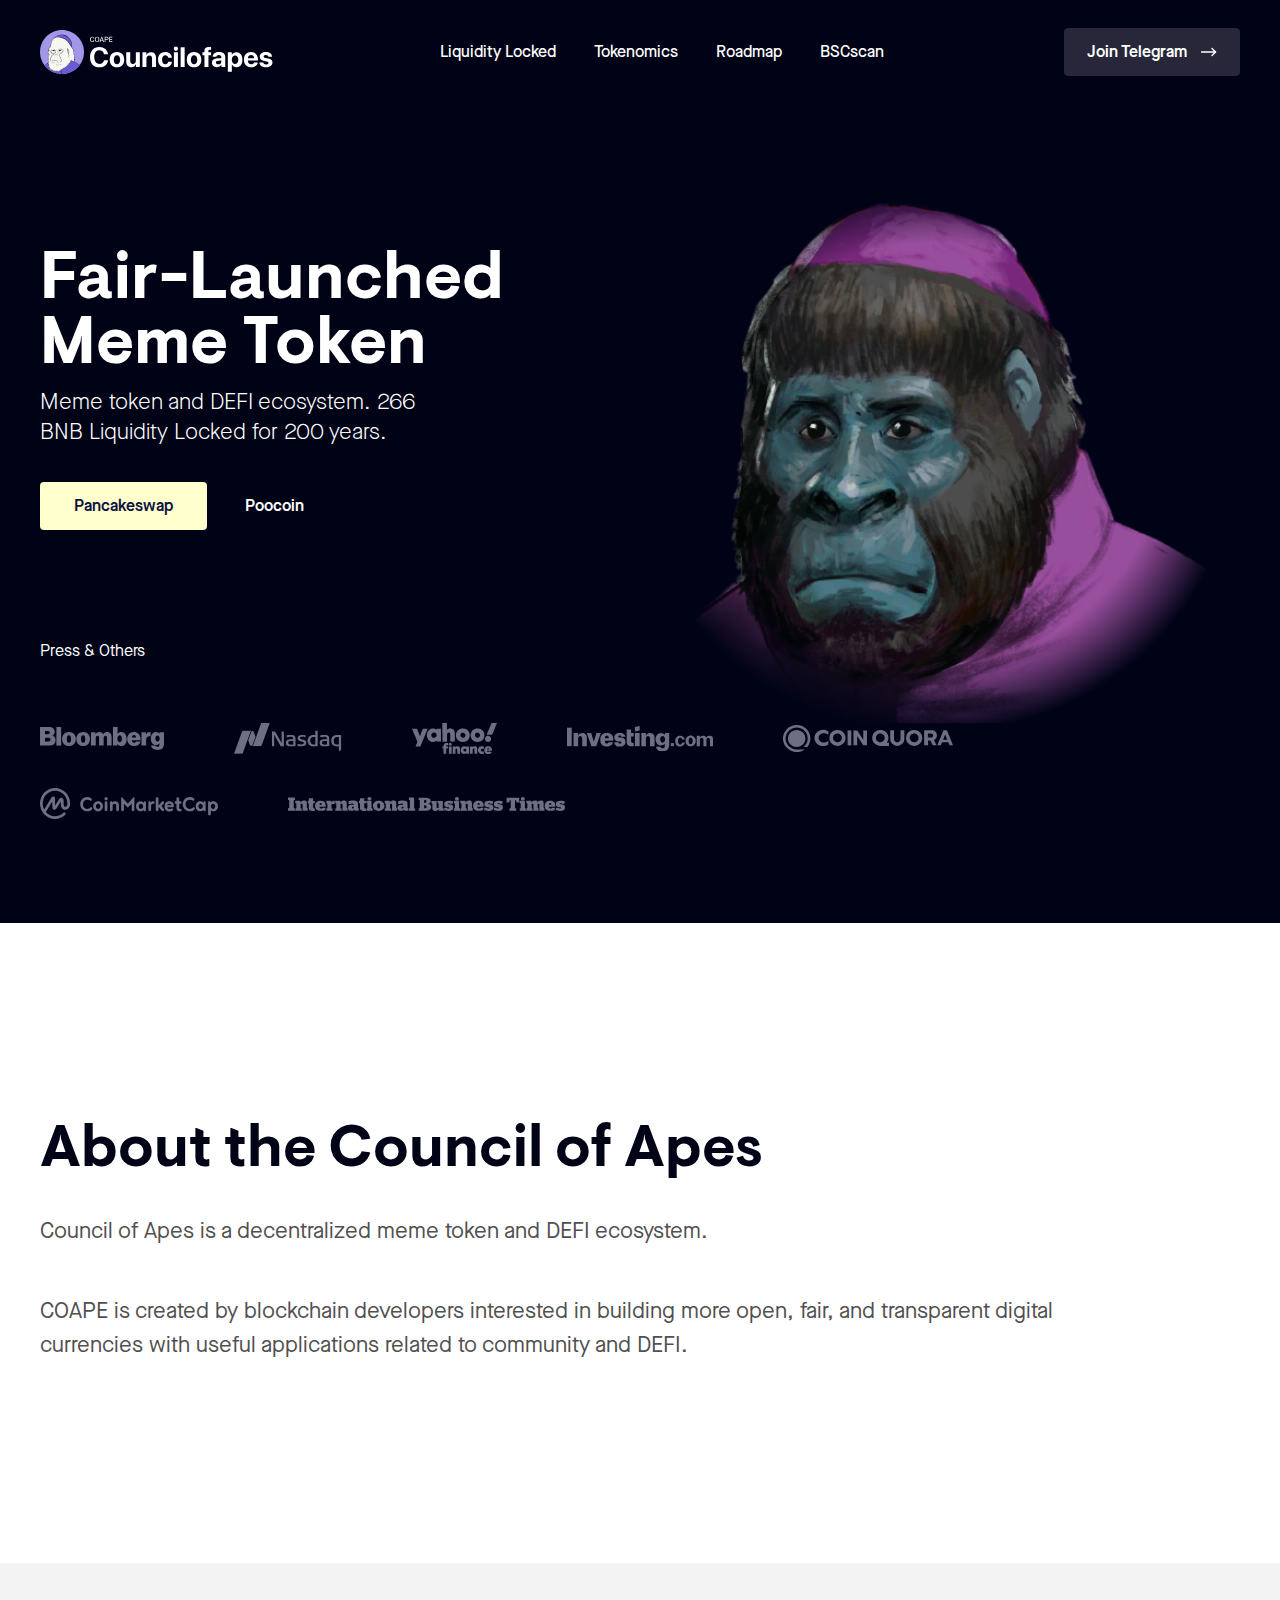
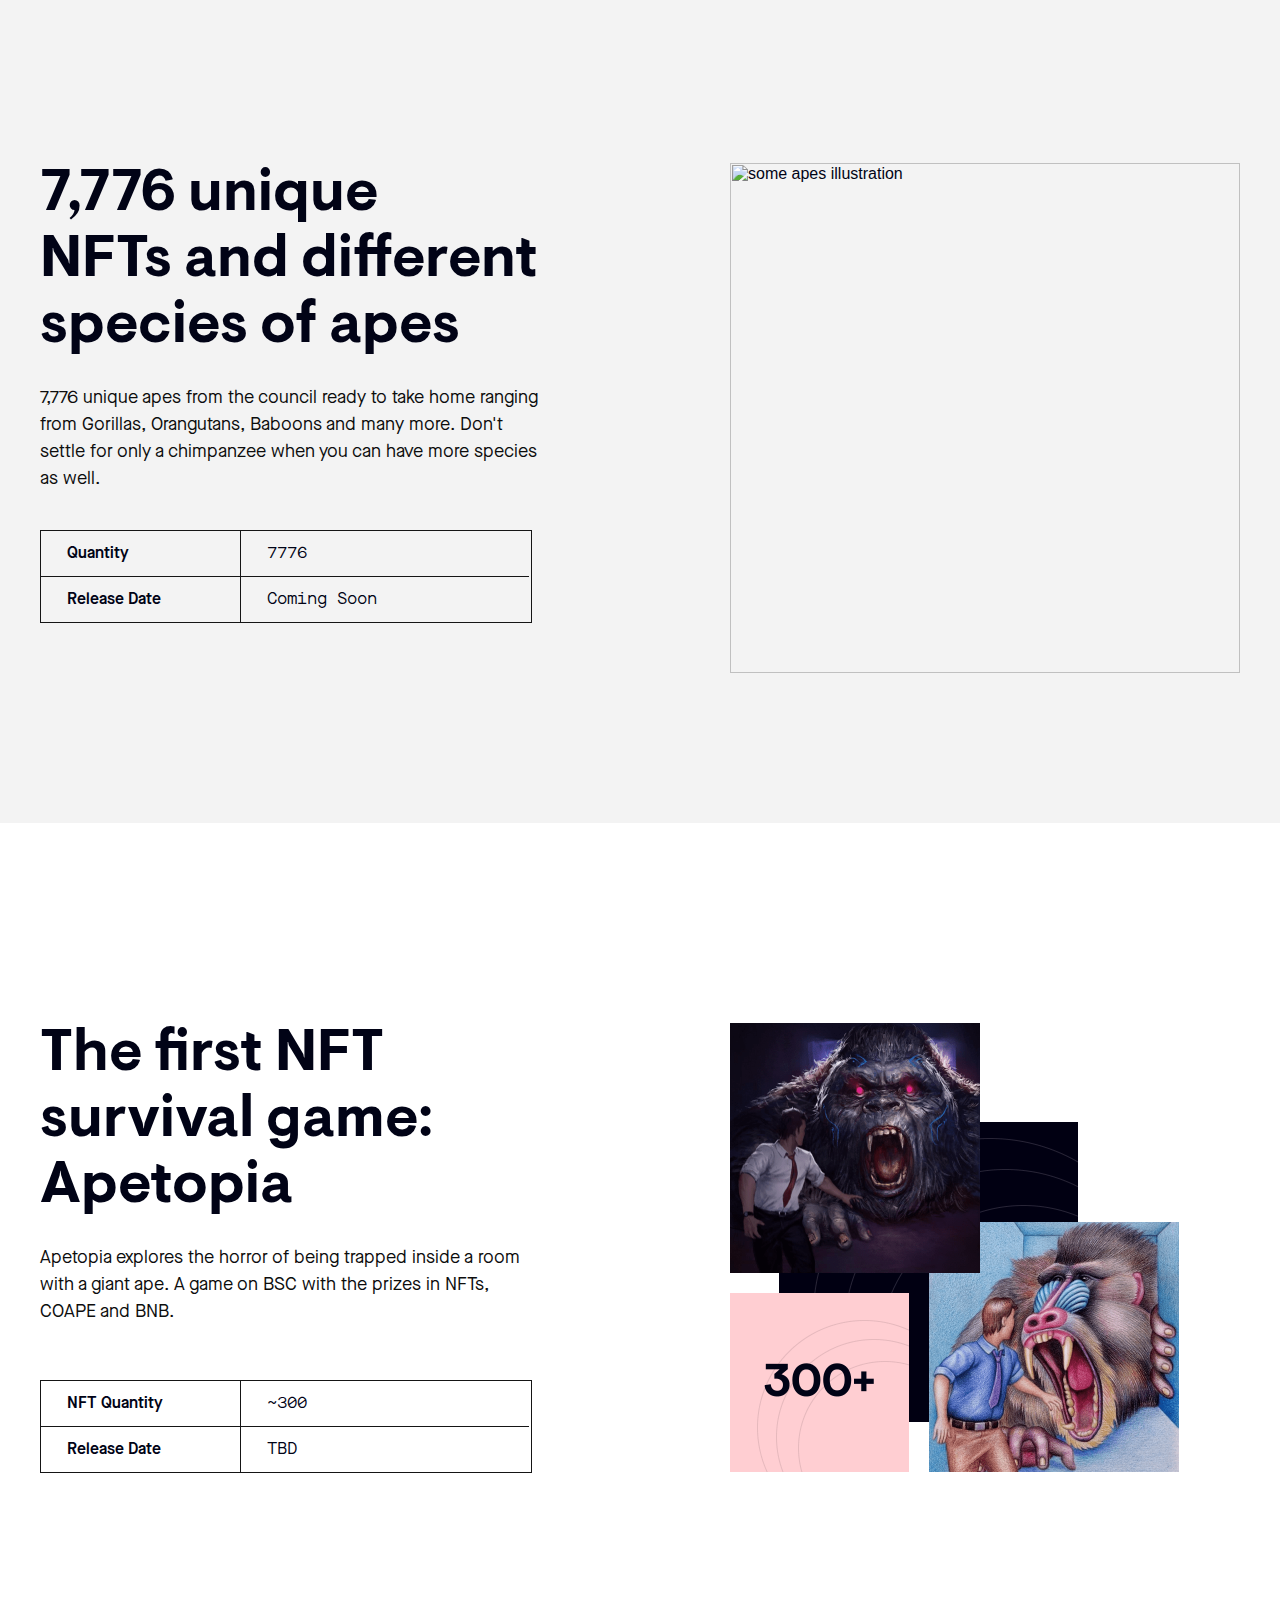
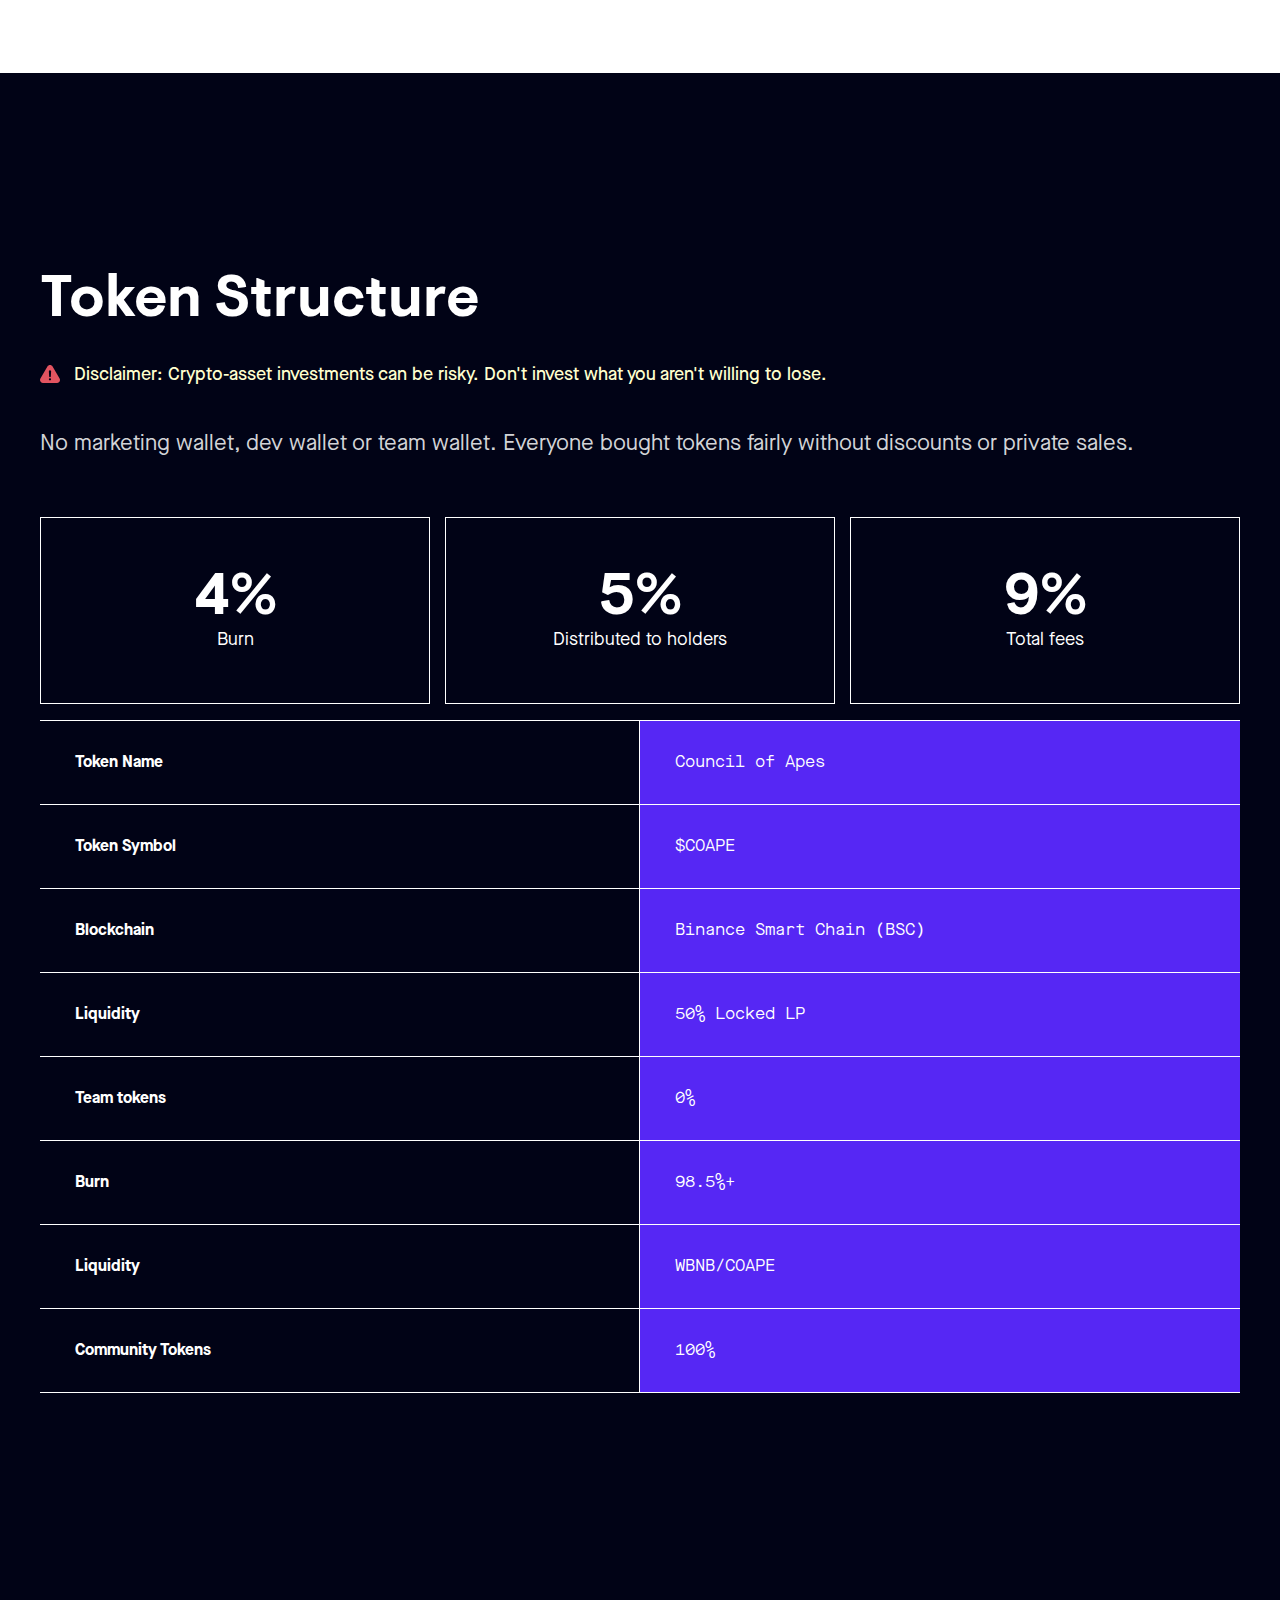
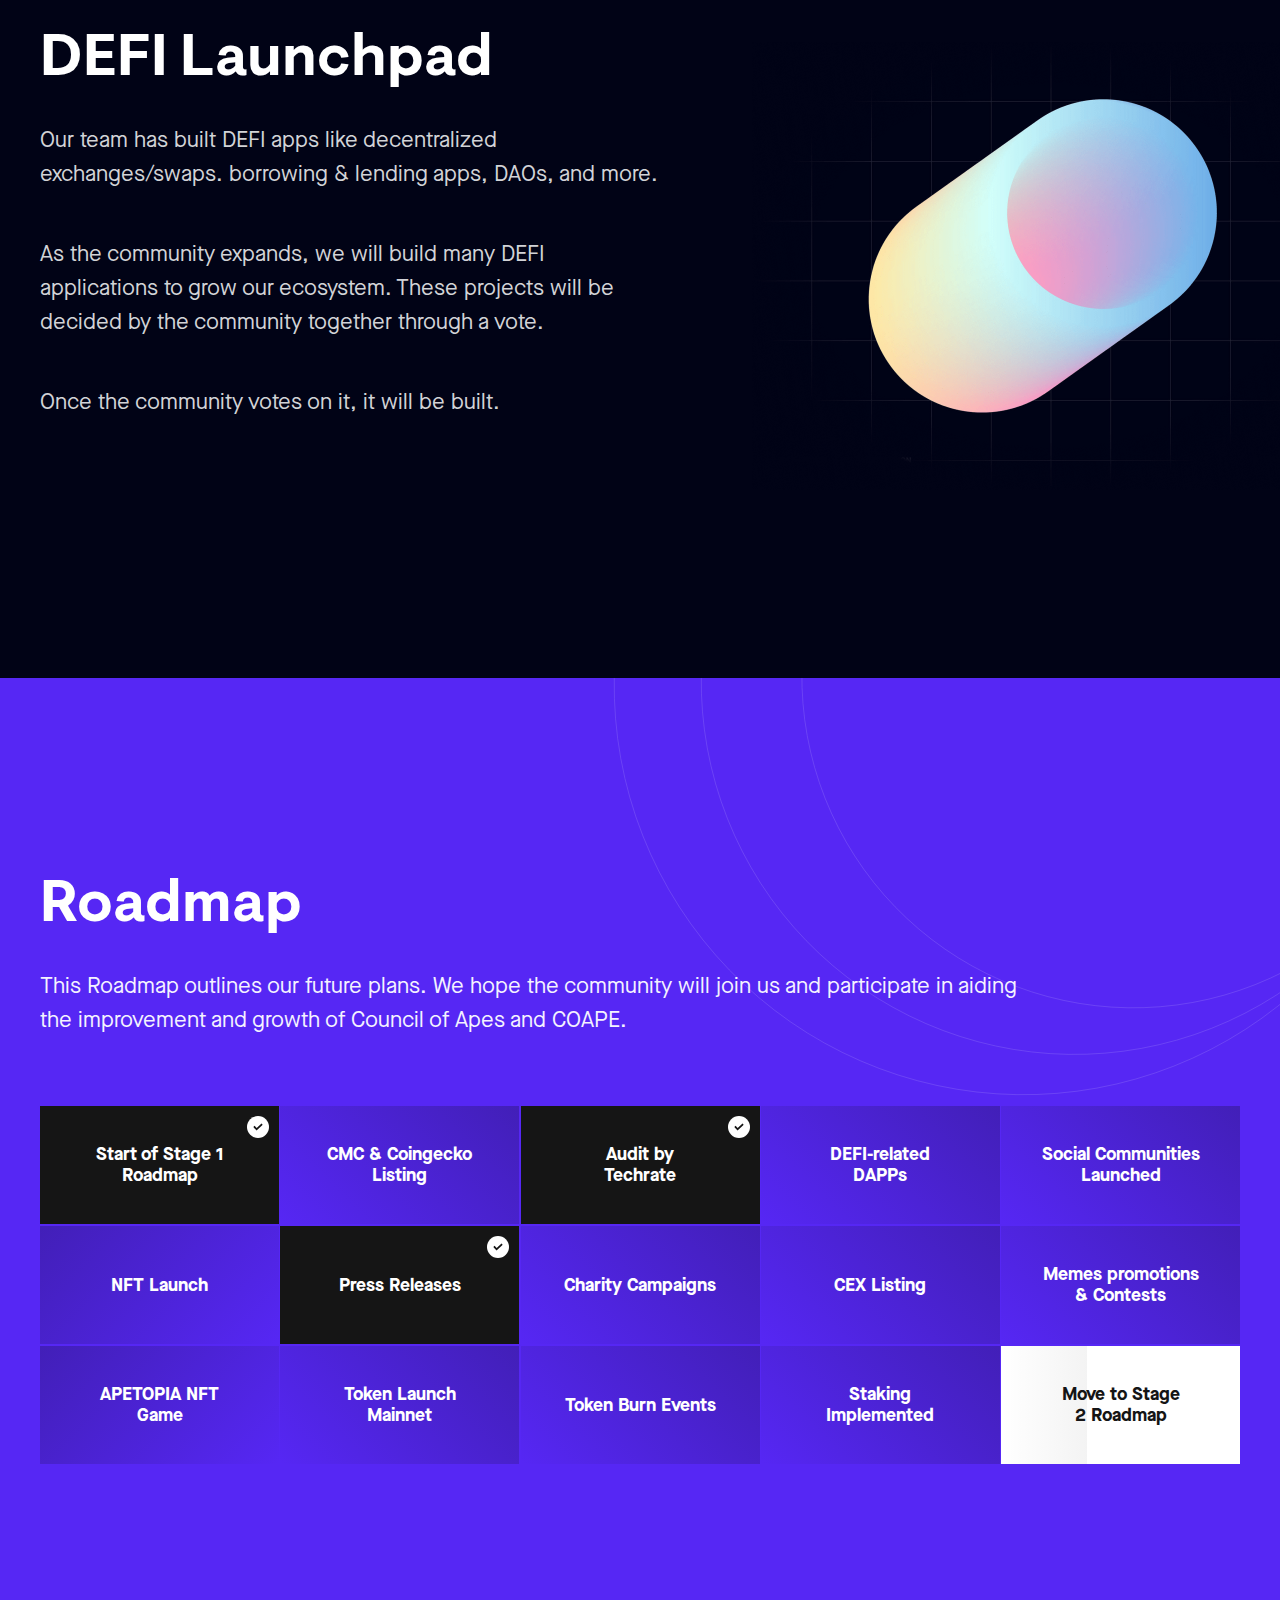
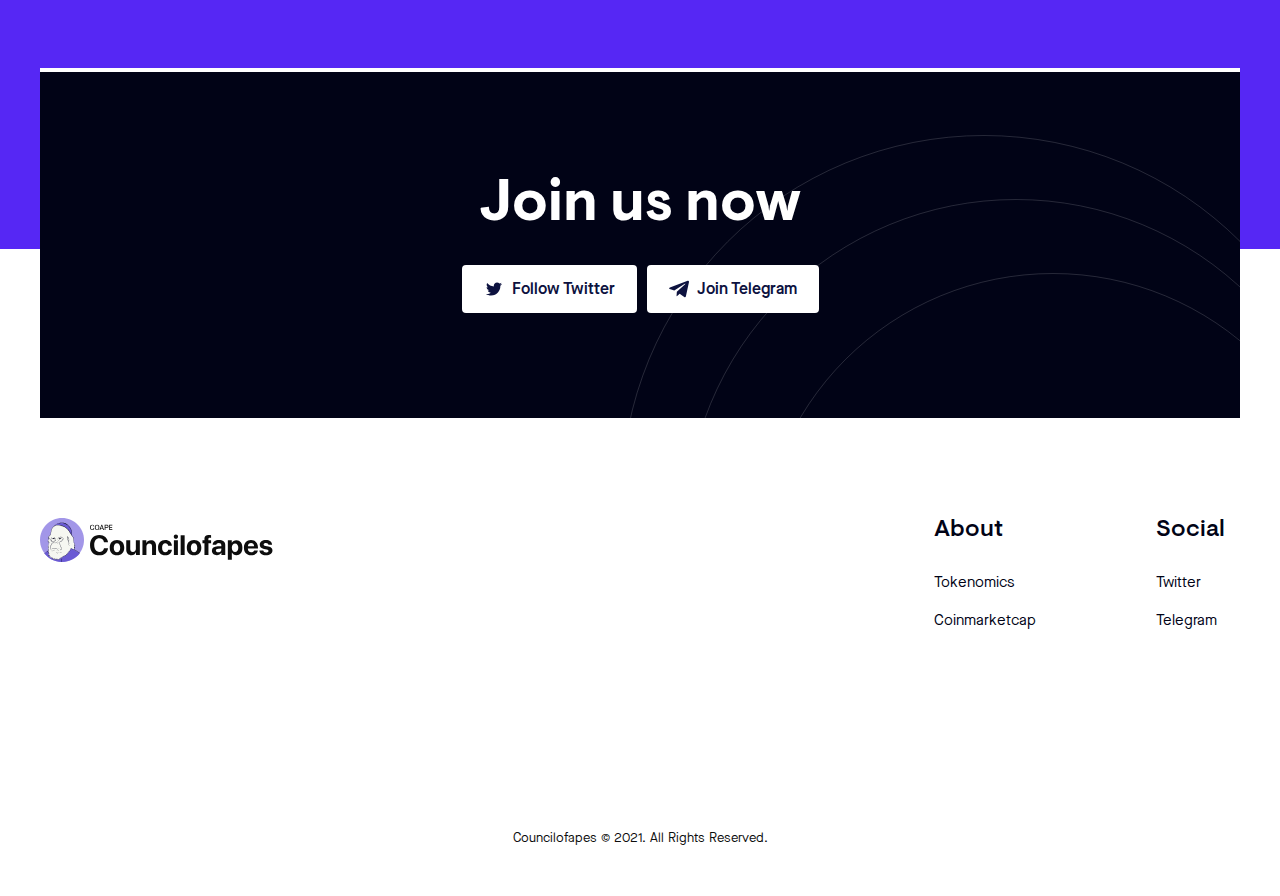
==== commit 9d201abb: "fixed poocoin link" ====
--- a/index.html
+++ b/index.html
@@ -80,7 +80,7 @@
                     <p>Meme token and DEFI ecosystem. 266 BNB Liquidity Locked for 200 years.</p>
                     <footer class="hero__links">
                         <a href="https://pancakeswap.finance/swap?outputCurrency=0x55006895f398d7713d69081144b19d8c9022b582" target="_blank">Pancakeswap</a>
-                        <a href="https://poocoin.app/tokens/0xabde9af935d52ed5eaf17db7f1f3d025b8abd9ae" target="_blank">Poocoin</a>
+                        <a href="https://poocoin.app/tokens/0x55006895f398d7713d69081144b19d8c9022b582" target="_blank">Poocoin</a>
                     </footer>
                 </section>
                 <span class="hero__partners-text">Press & Others</span>
--- a/css/style.css
+++ b/css/style.css
@@ -73,7 +73,7 @@
   -webkit-box-pack: justify;
       -ms-flex-pack: justify;
           justify-content: space-between;
-  width: calc(100% - 430px);
+  width: calc(100% - 400px);
 }
 
 .page-header__nav-list li {
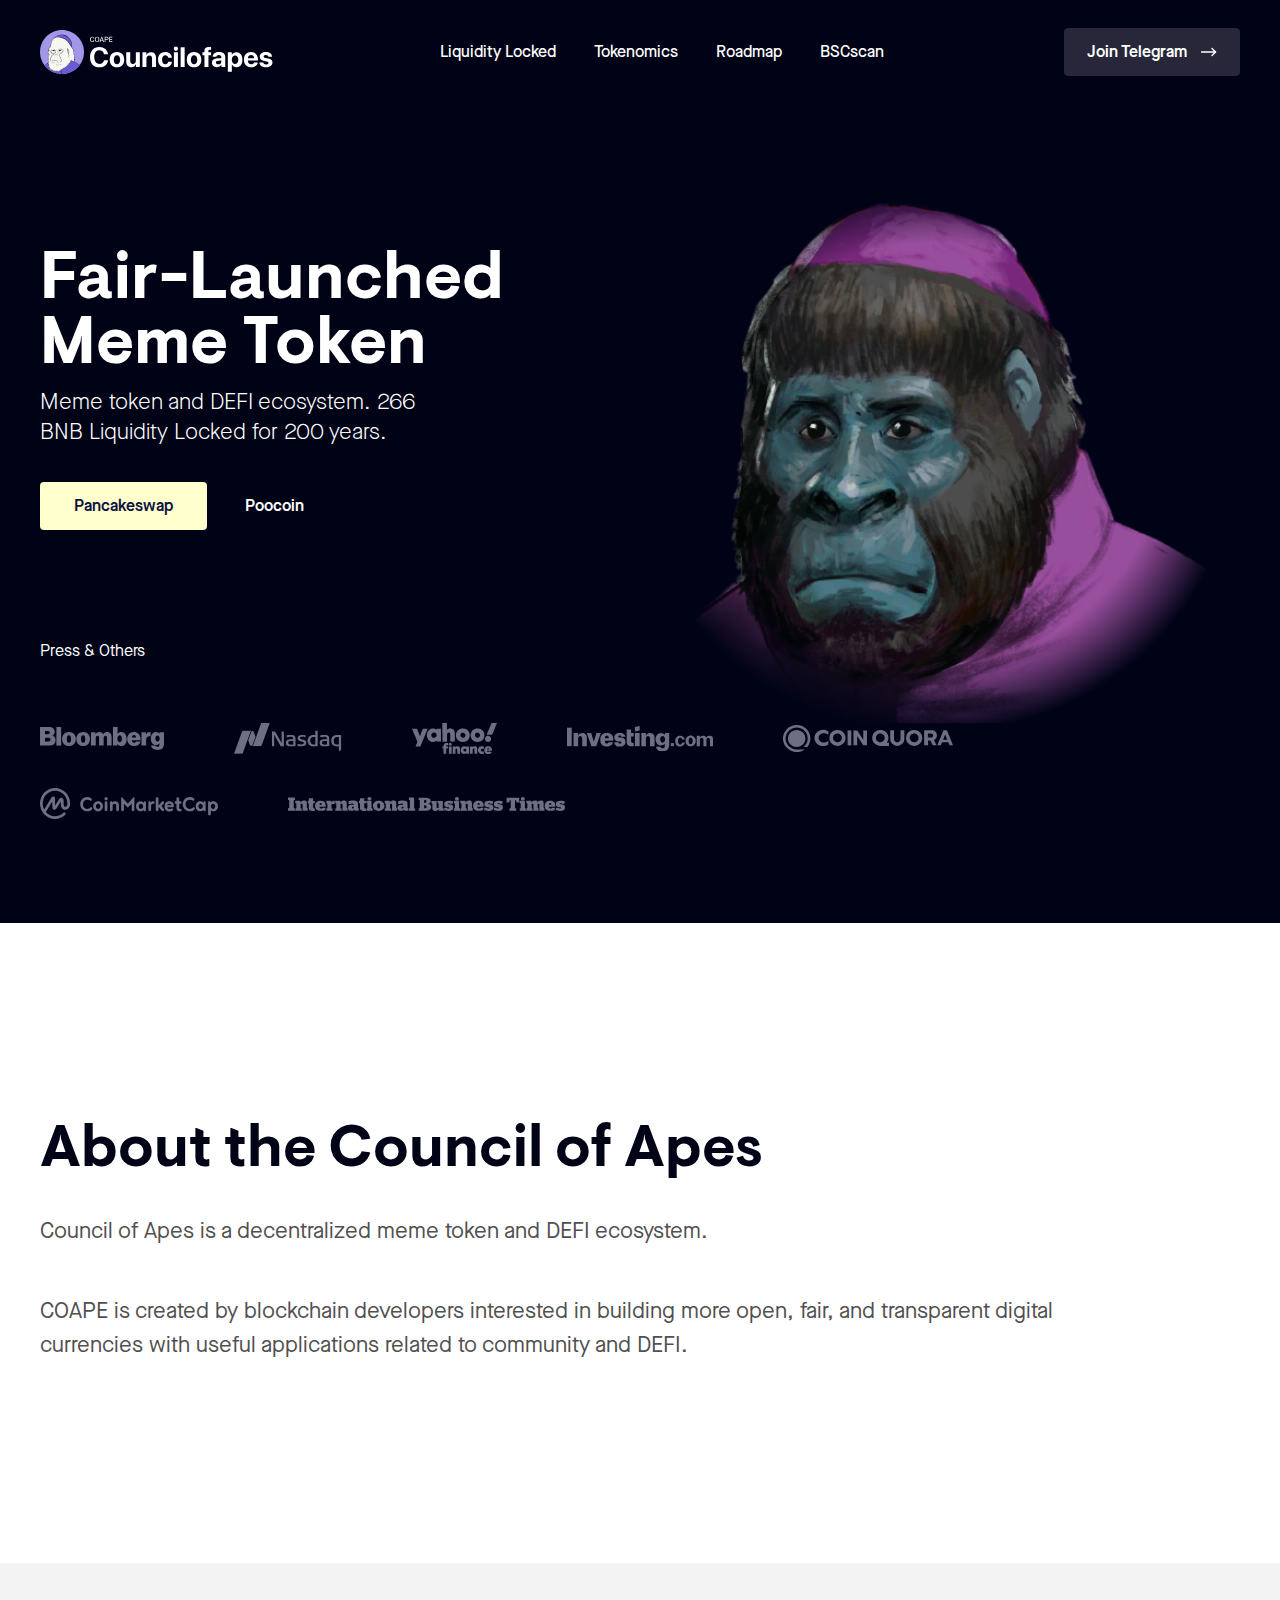
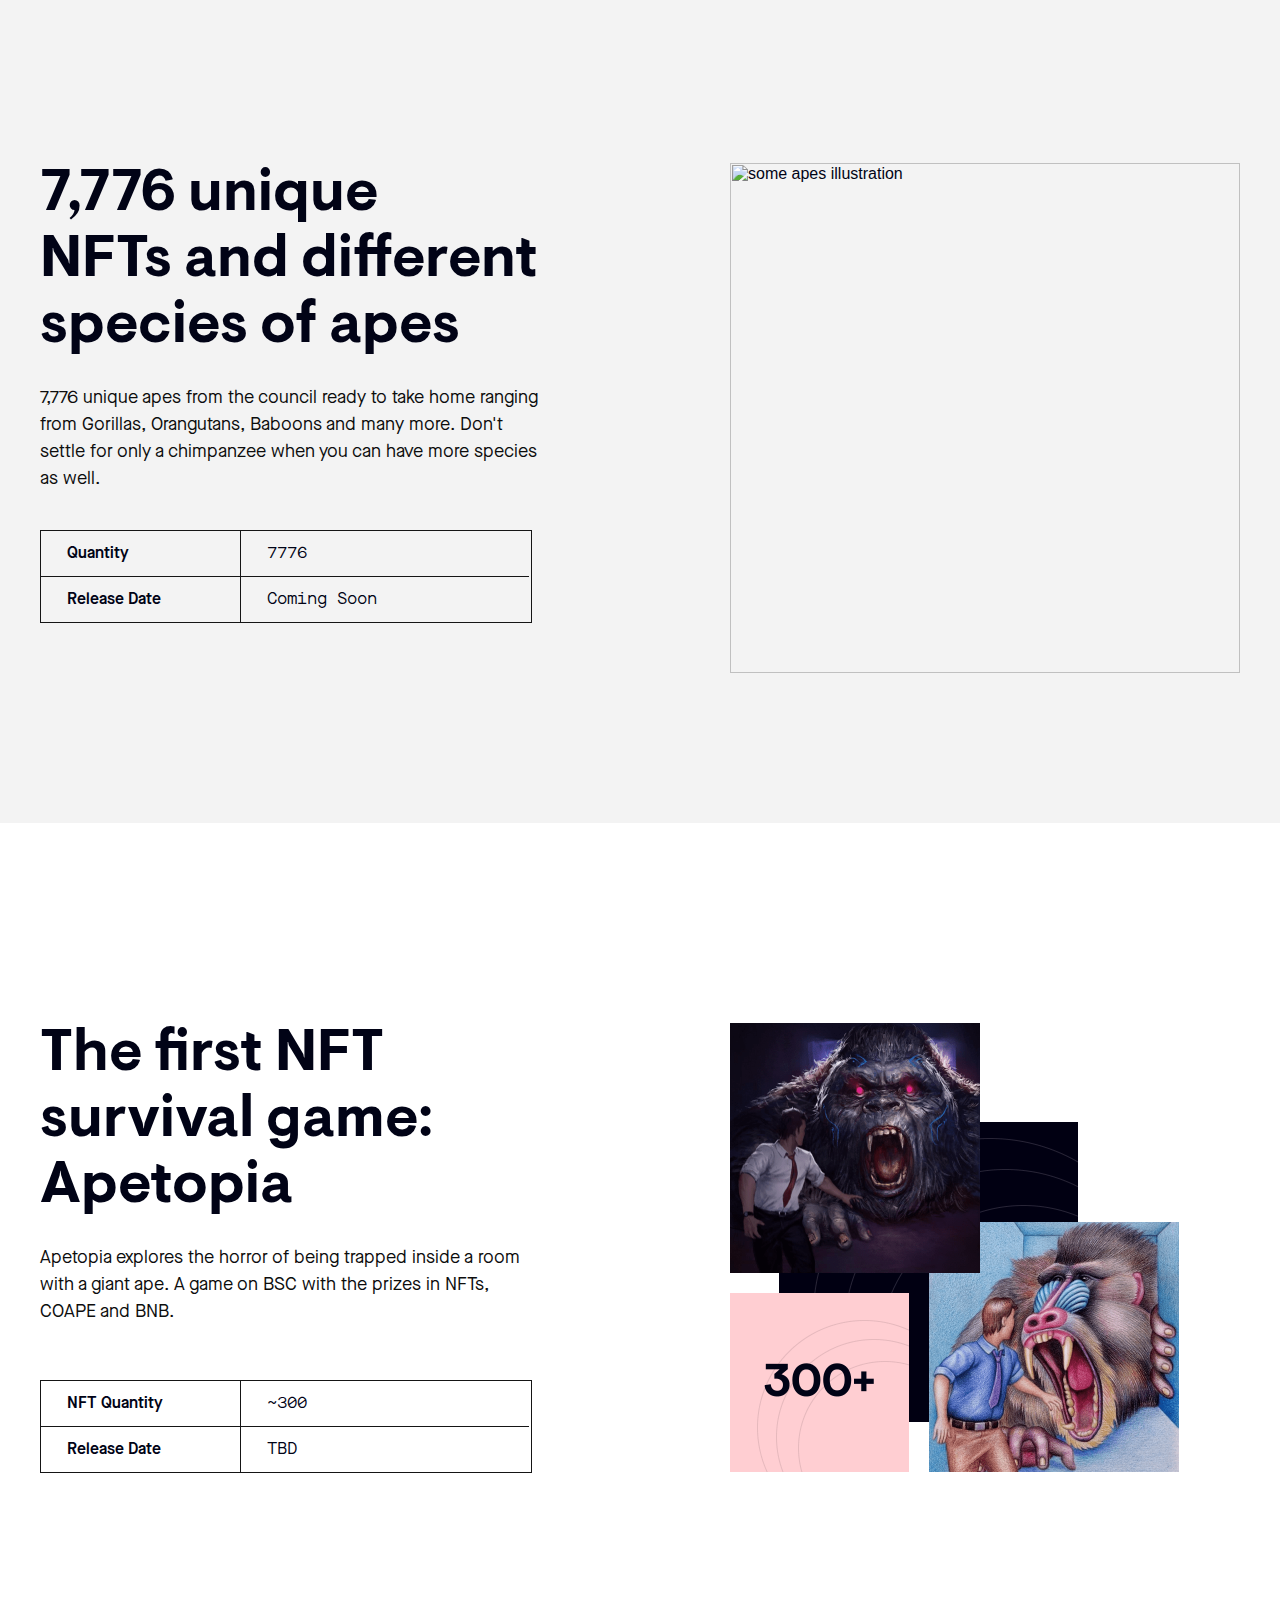
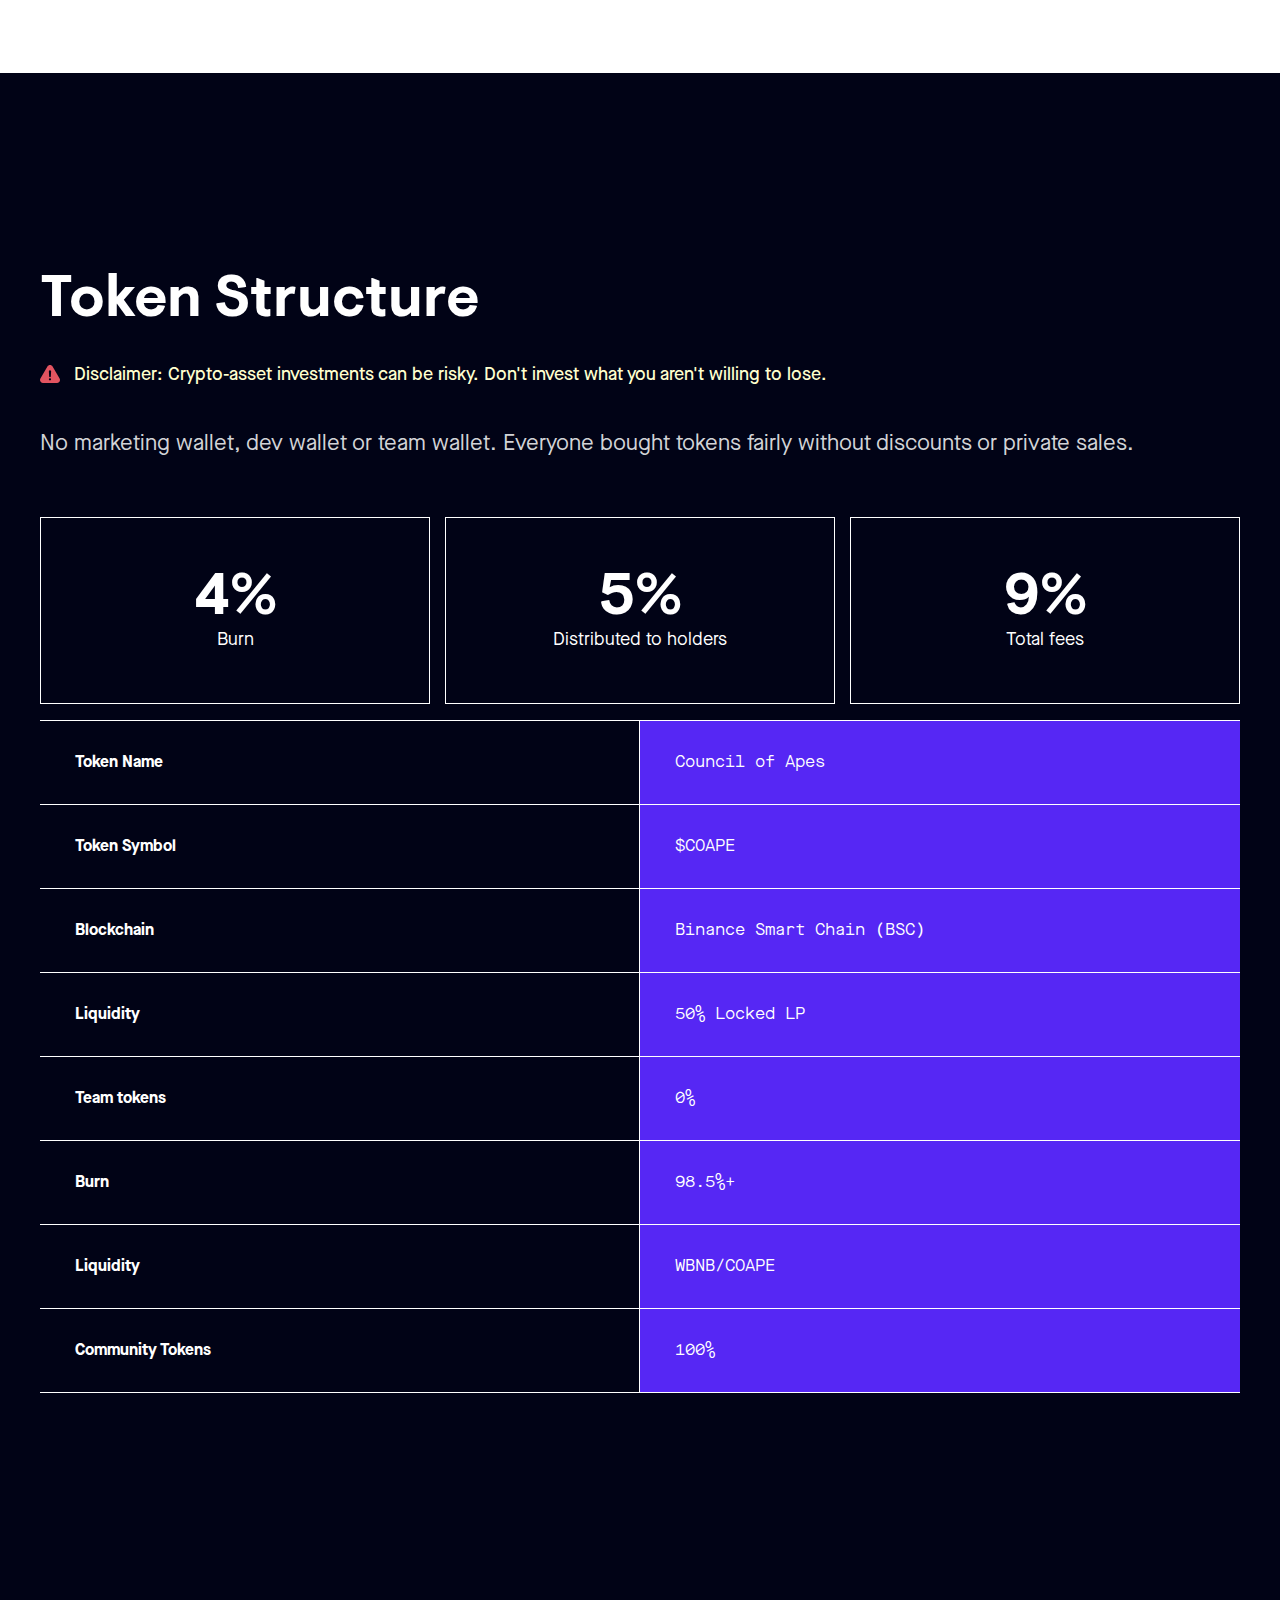
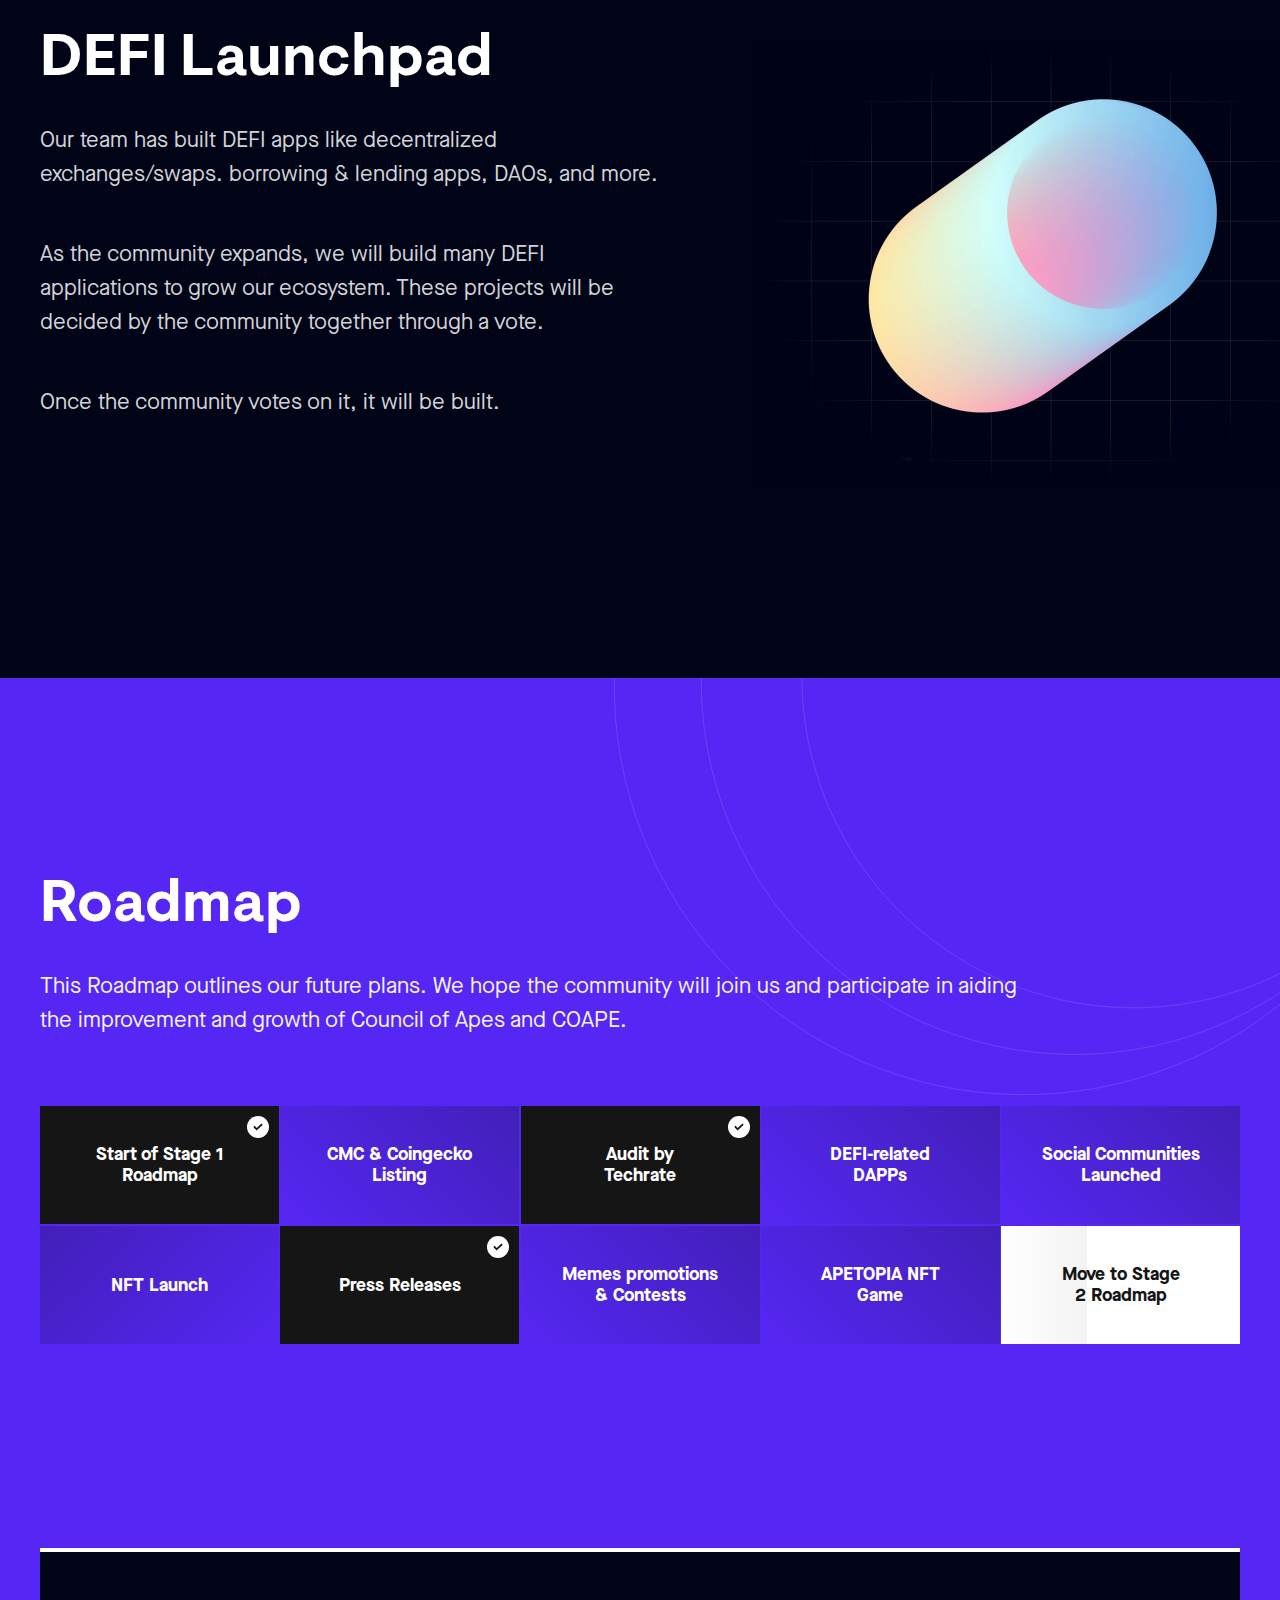
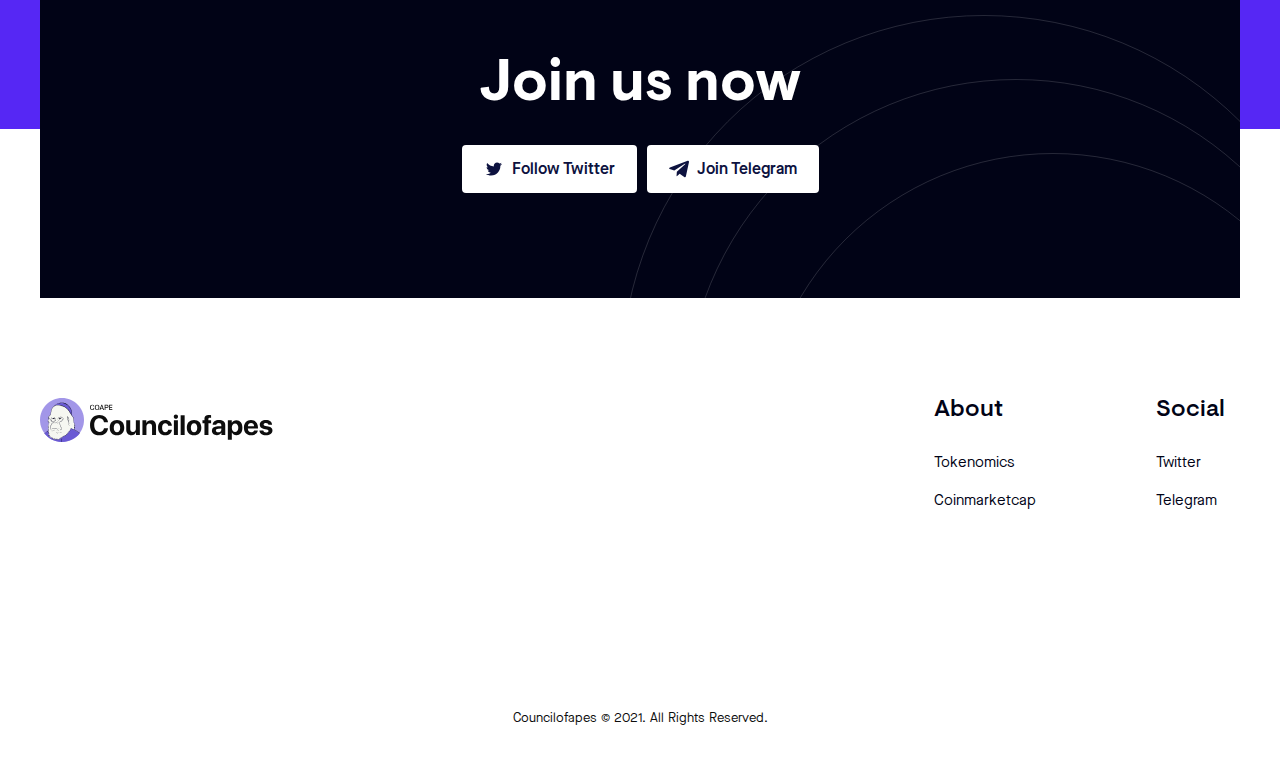
==== commit faf58588: "update roadmap" ====
--- a/index.html
+++ b/index.html
@@ -321,13 +321,8 @@
                     <li class="rtl">Social Communities <br> Launched</li>
                     <li class="ltr">NFT Launch</li>
                     <li class="done">Press Releases</li>
-                    <li class="rtl">Charity Campaigns</li>
-                    <li class="rtl">CEX Listing</li>
                     <li class="rtl">Memes promotions <br> & Contests</li>
-                    <li class="ltr">APETOPIA NFT <br> Game</li>
-                    <li class="rtl">Token Launch <br> Mainnet</li>
-                    <li class="rtl">Token Burn Events</li>
-                    <li class="rtl">Staking <br> Implemented</li>
+                    <li class="rtl">APETOPIA NFT <br> Game</li>
                     <li class="light">
                         <span class="light__bar"></span> Move to Stage <br> 2 Roadmap
                     </li>
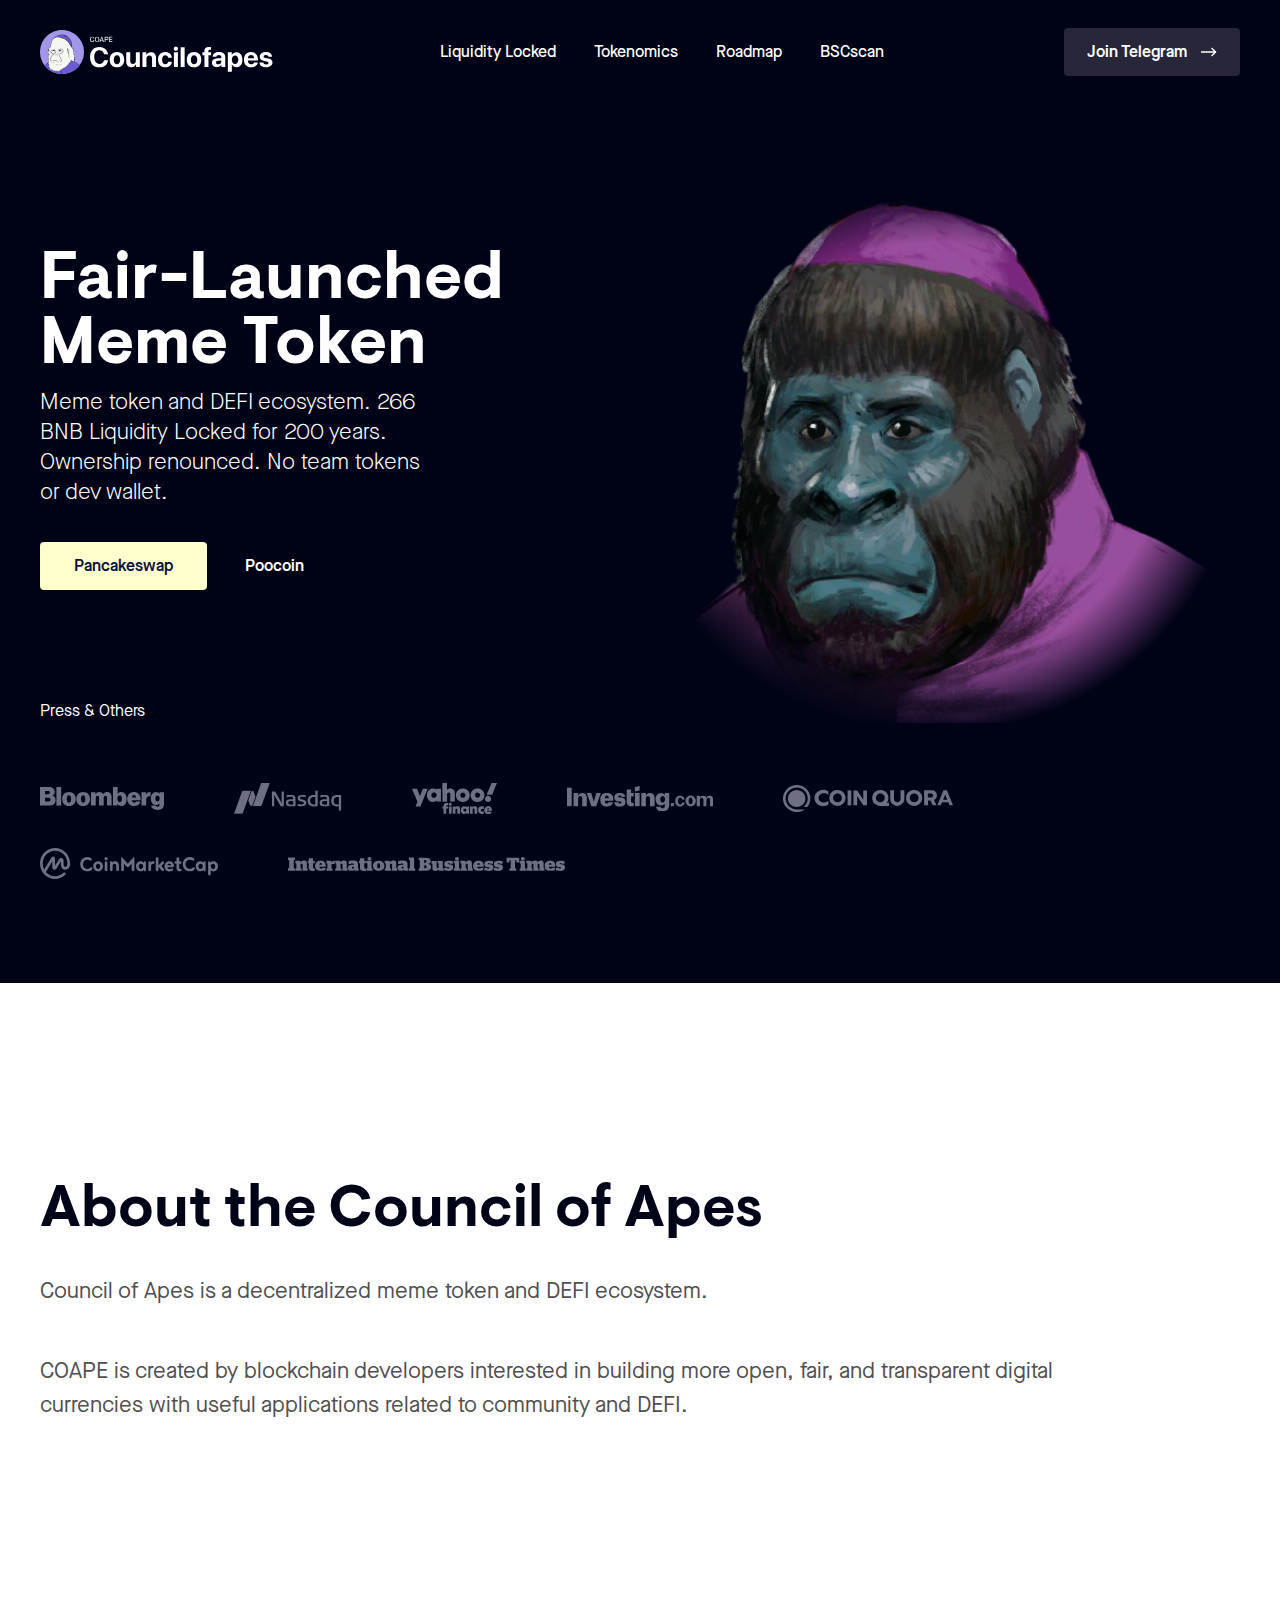
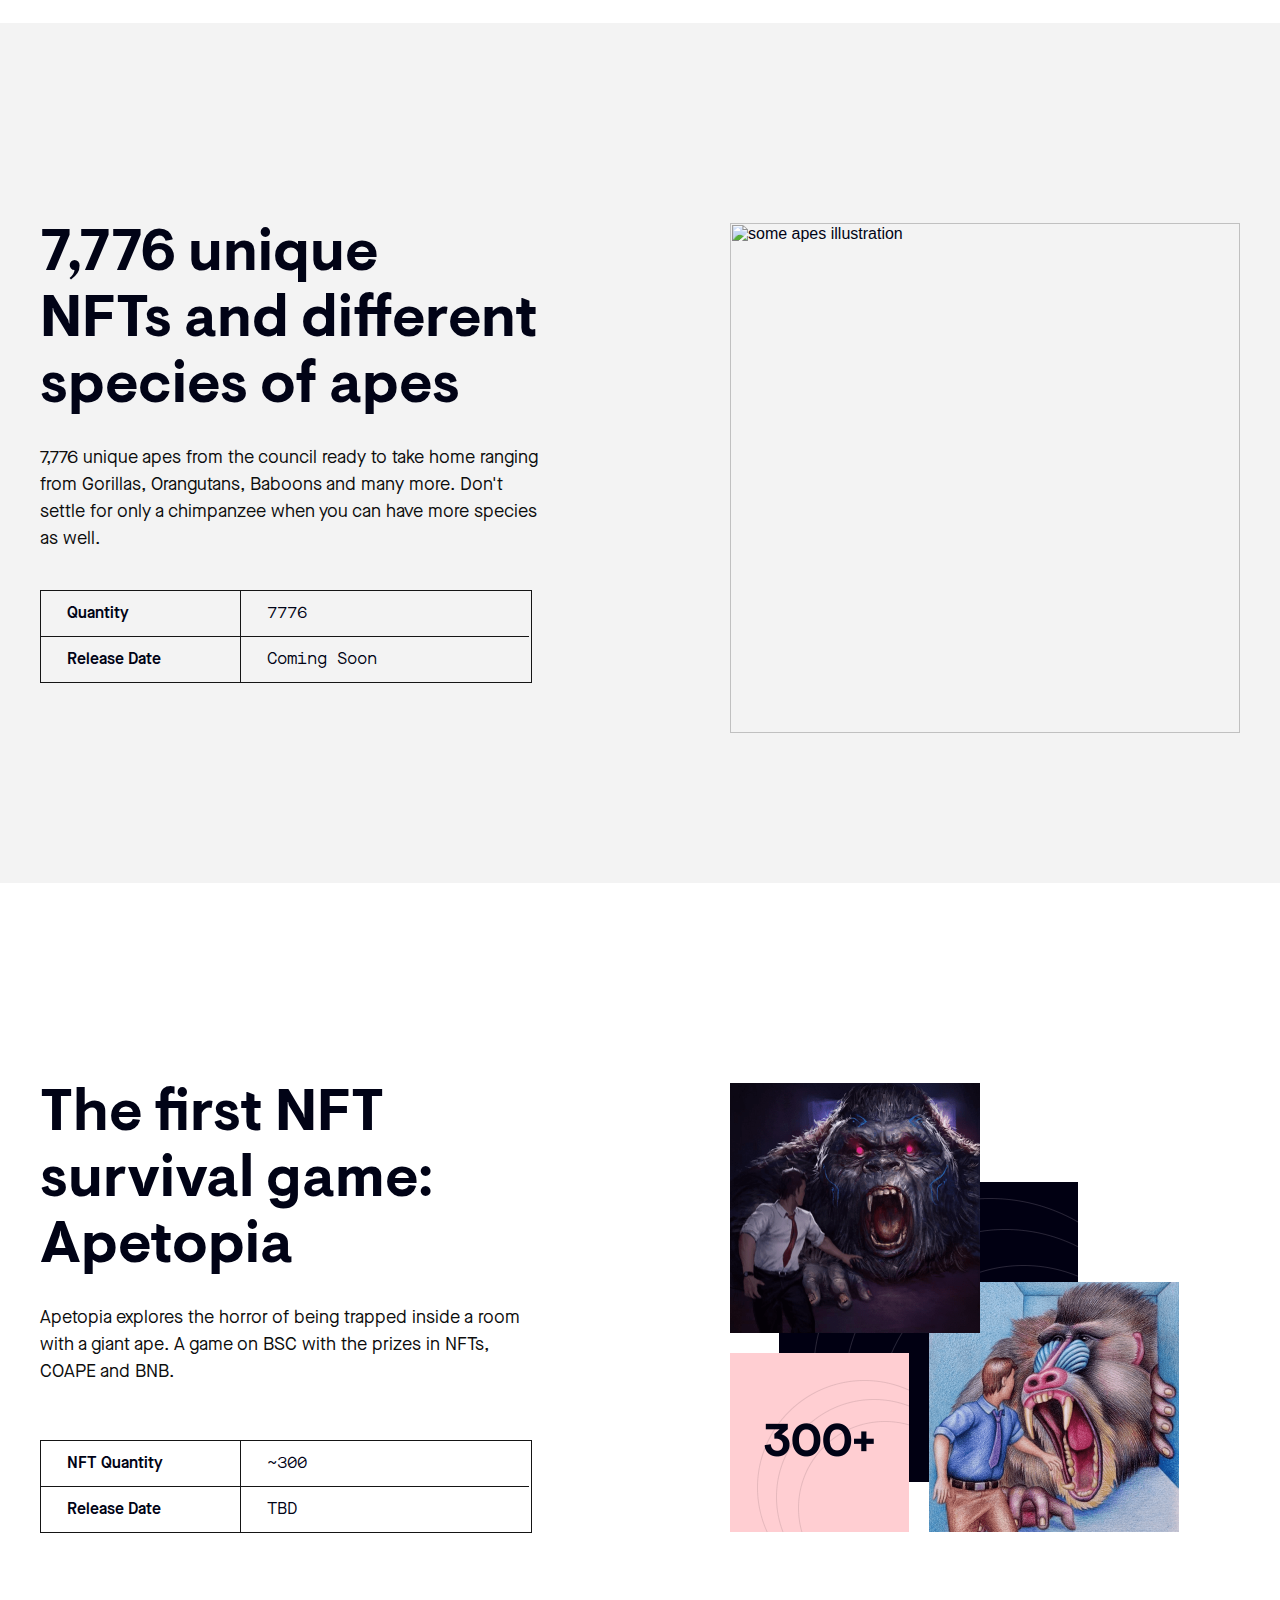
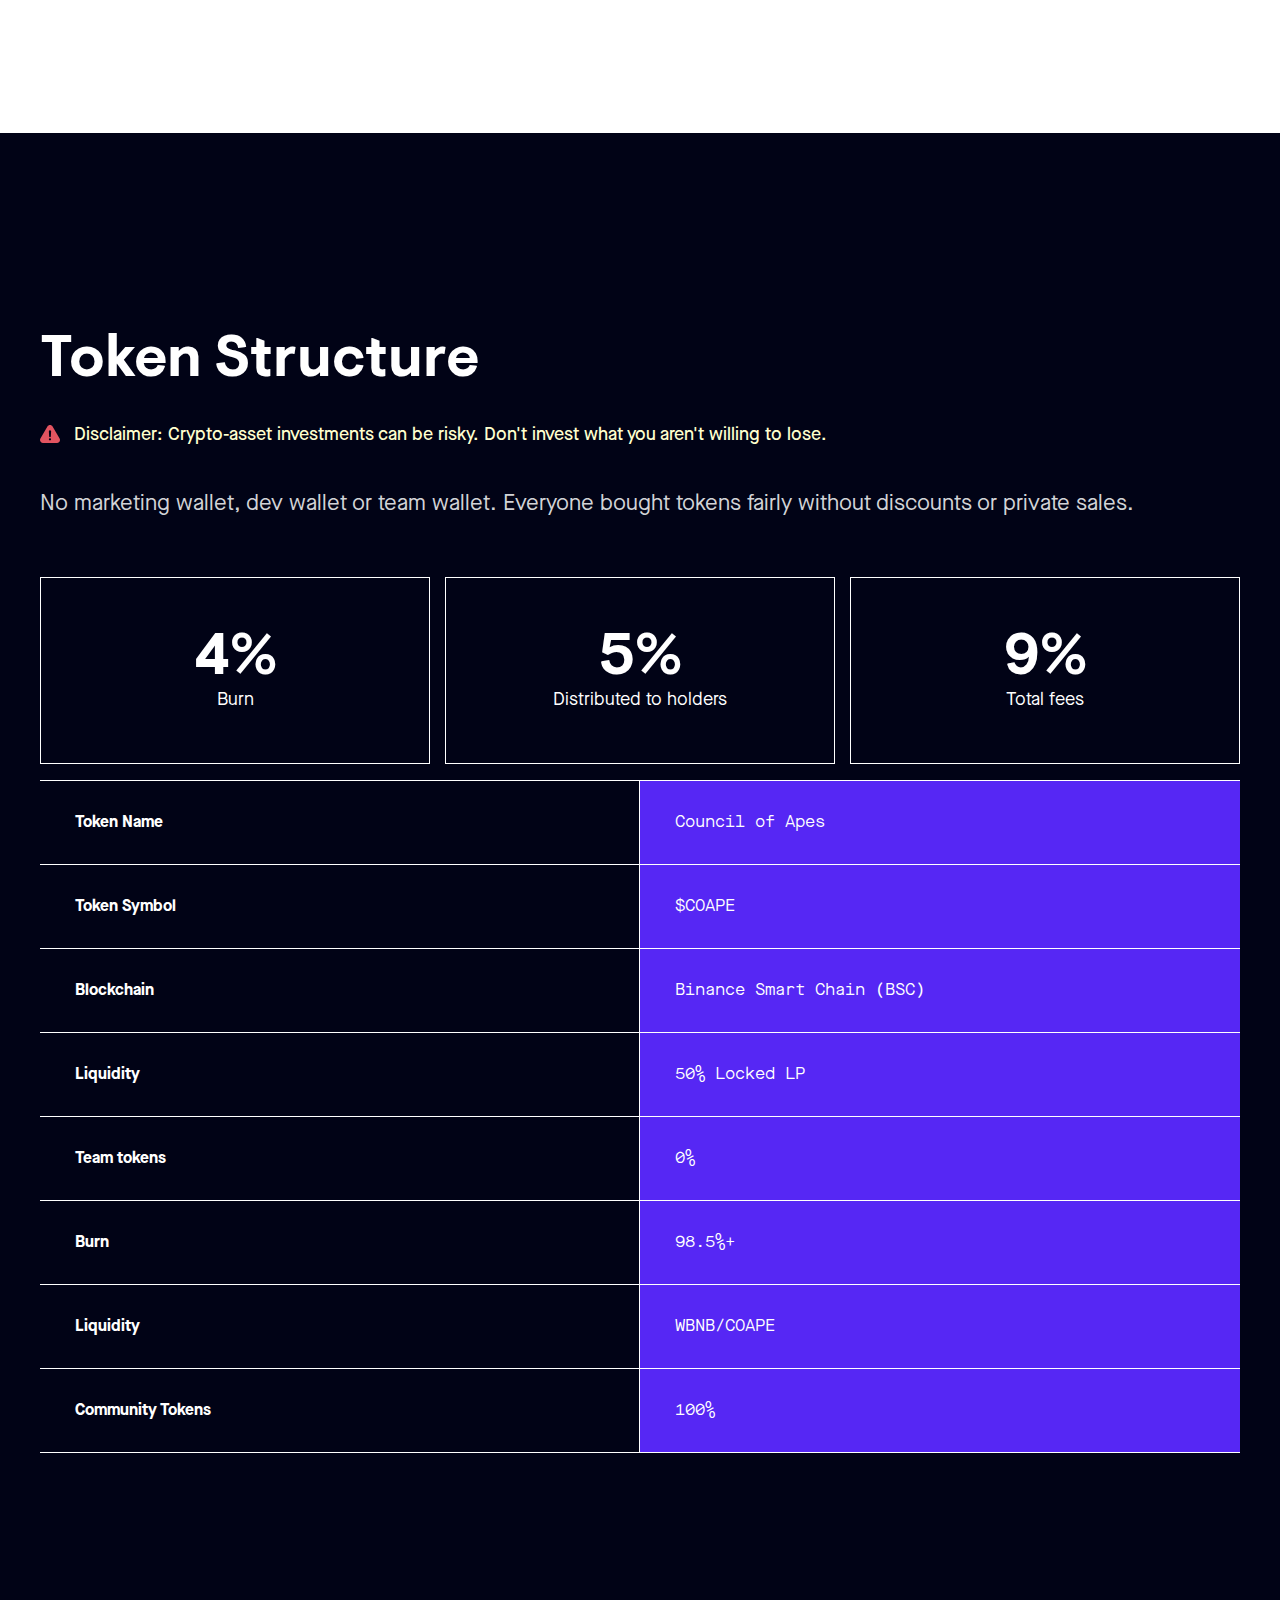
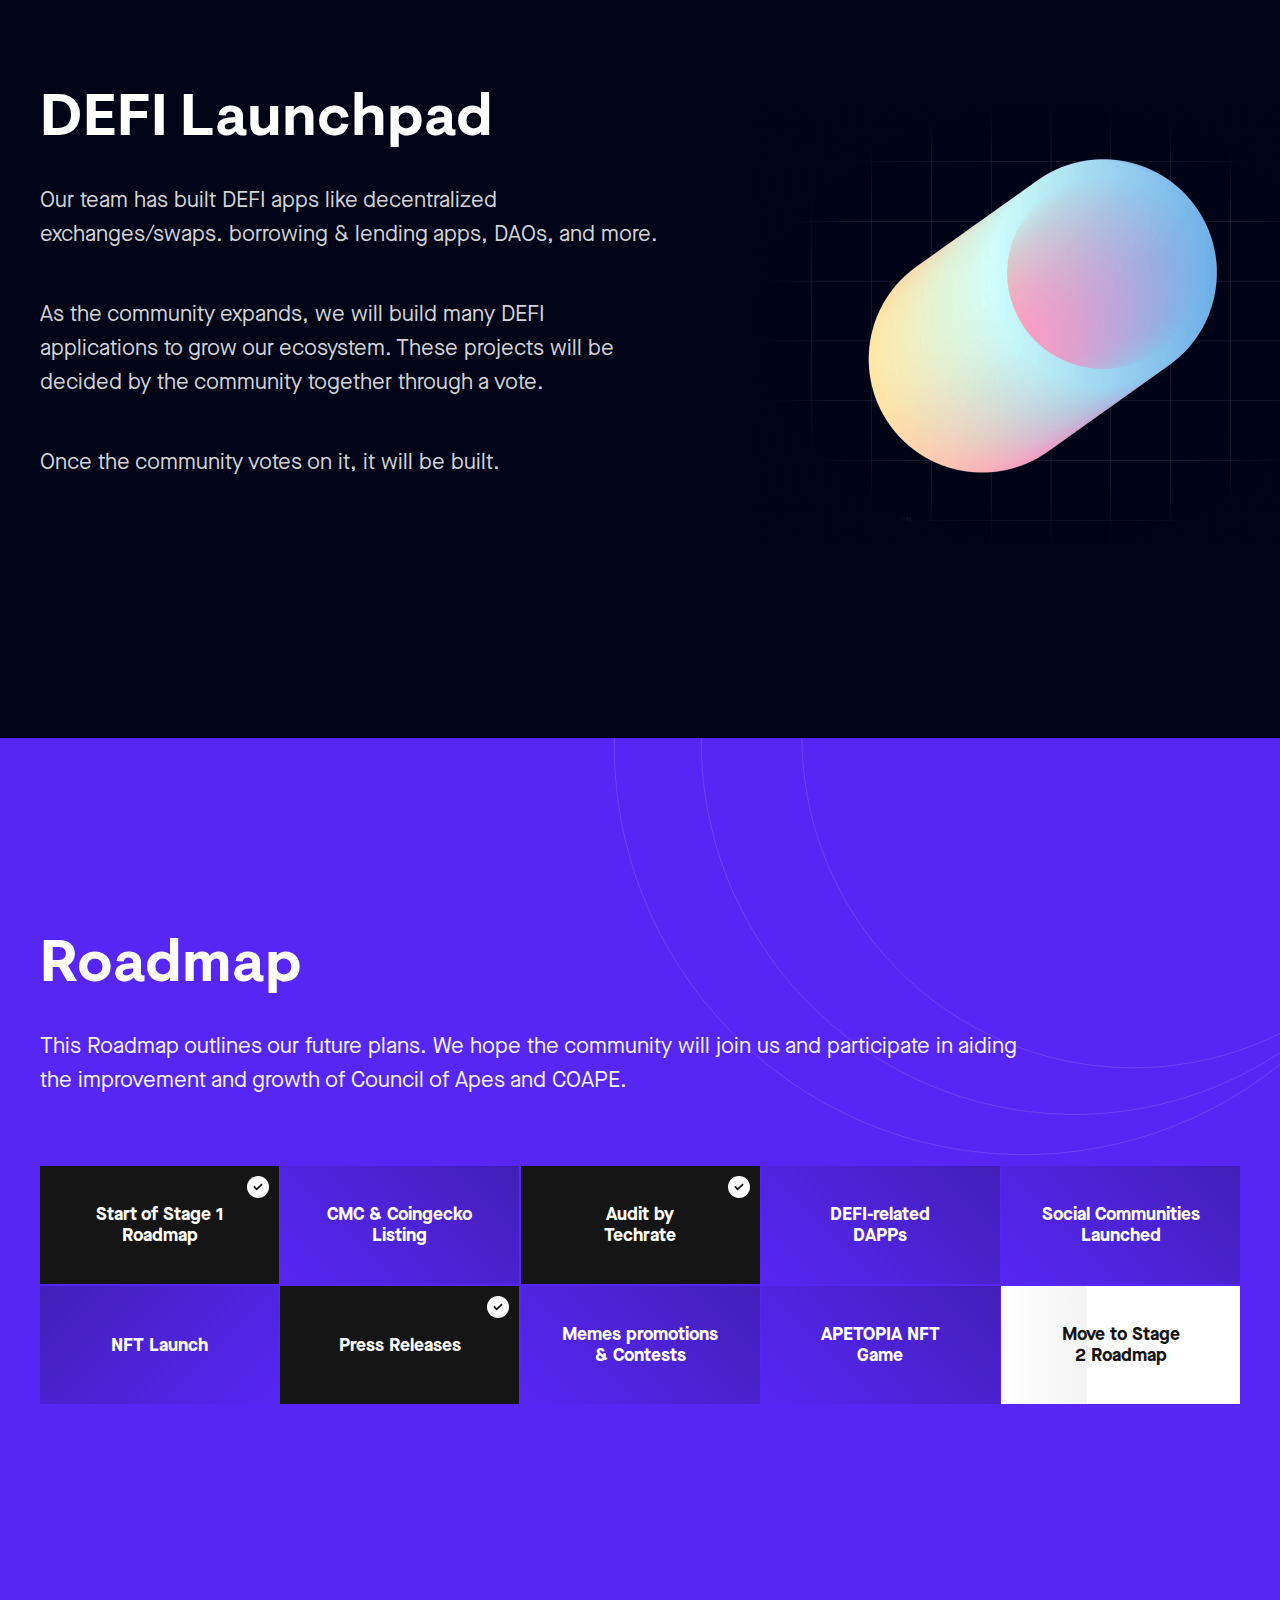
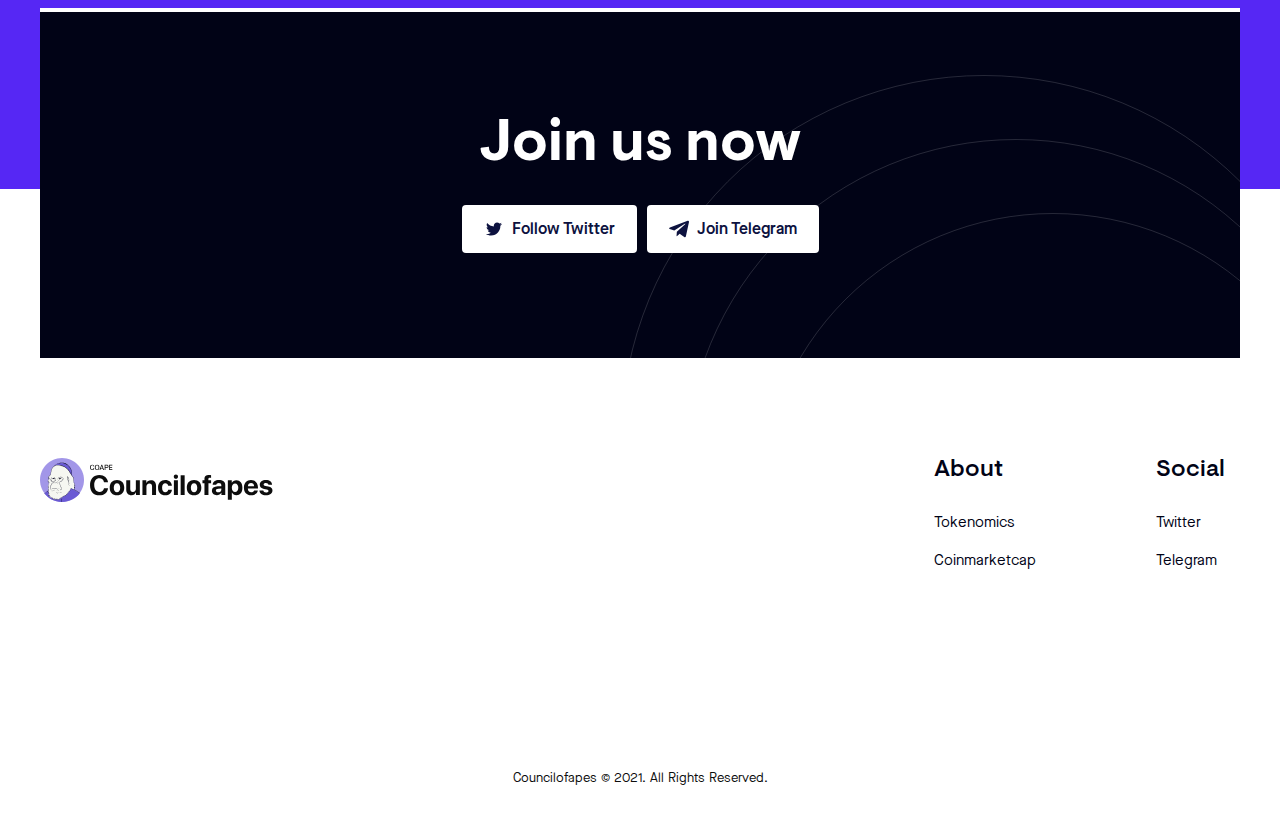
==== commit 37968640: "header copy change" ====
--- a/index.html
+++ b/index.html
@@ -77,7 +77,7 @@
                 <img src="img/hero-bg.png" class="hero__wrapper-img">
                 <section class="hero__info">
                     <h1>Fair-Launched Meme Token</h1>
-                    <p>Meme token and DEFI ecosystem. 266 BNB Liquidity Locked for 200 years.</p>
+                    <p>Meme token and DEFI ecosystem. 266 BNB Liquidity Locked for 200 years. Ownership renounced. No team tokens or dev wallet.</p>
                     <footer class="hero__links">
                         <a href="https://pancakeswap.finance/swap?outputCurrency=0x55006895f398d7713d69081144b19d8c9022b582" target="_blank">Pancakeswap</a>
                         <a href="https://poocoin.app/tokens/0x55006895f398d7713d69081144b19d8c9022b582" target="_blank">Poocoin</a>
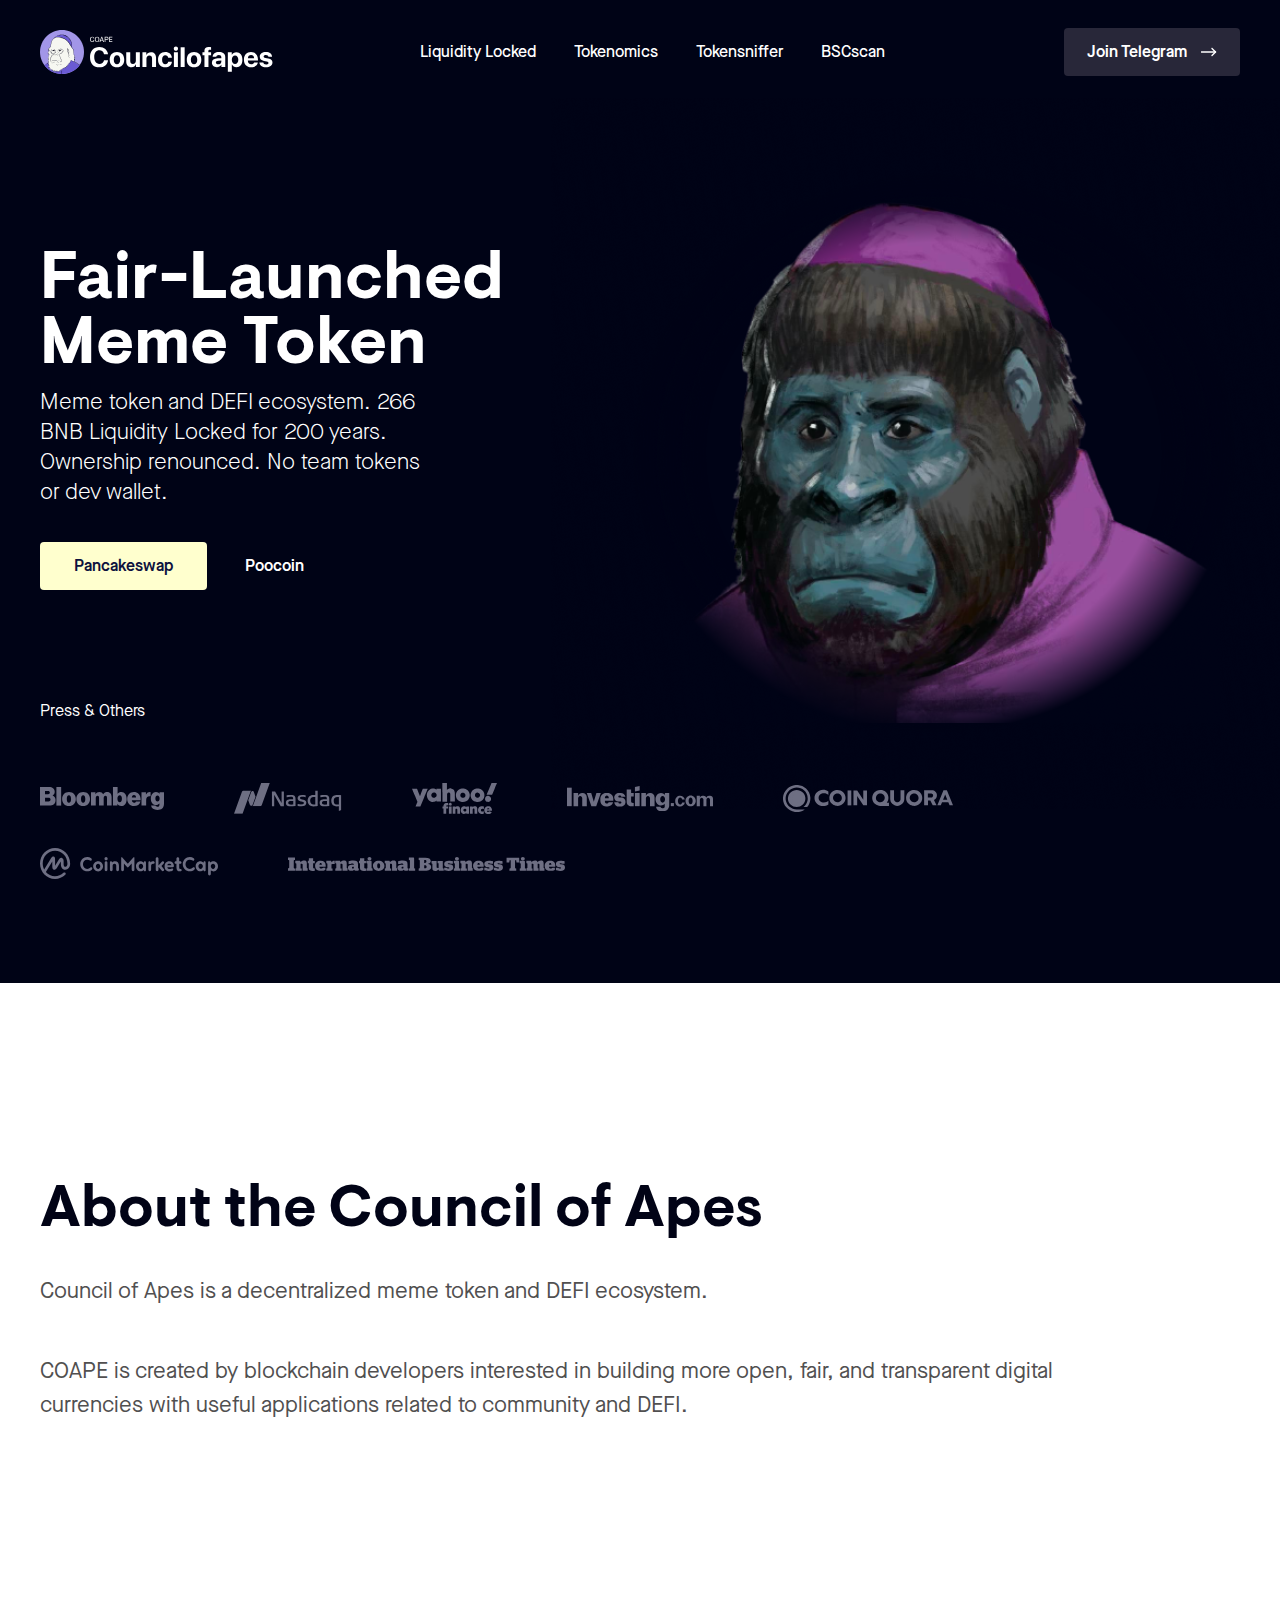
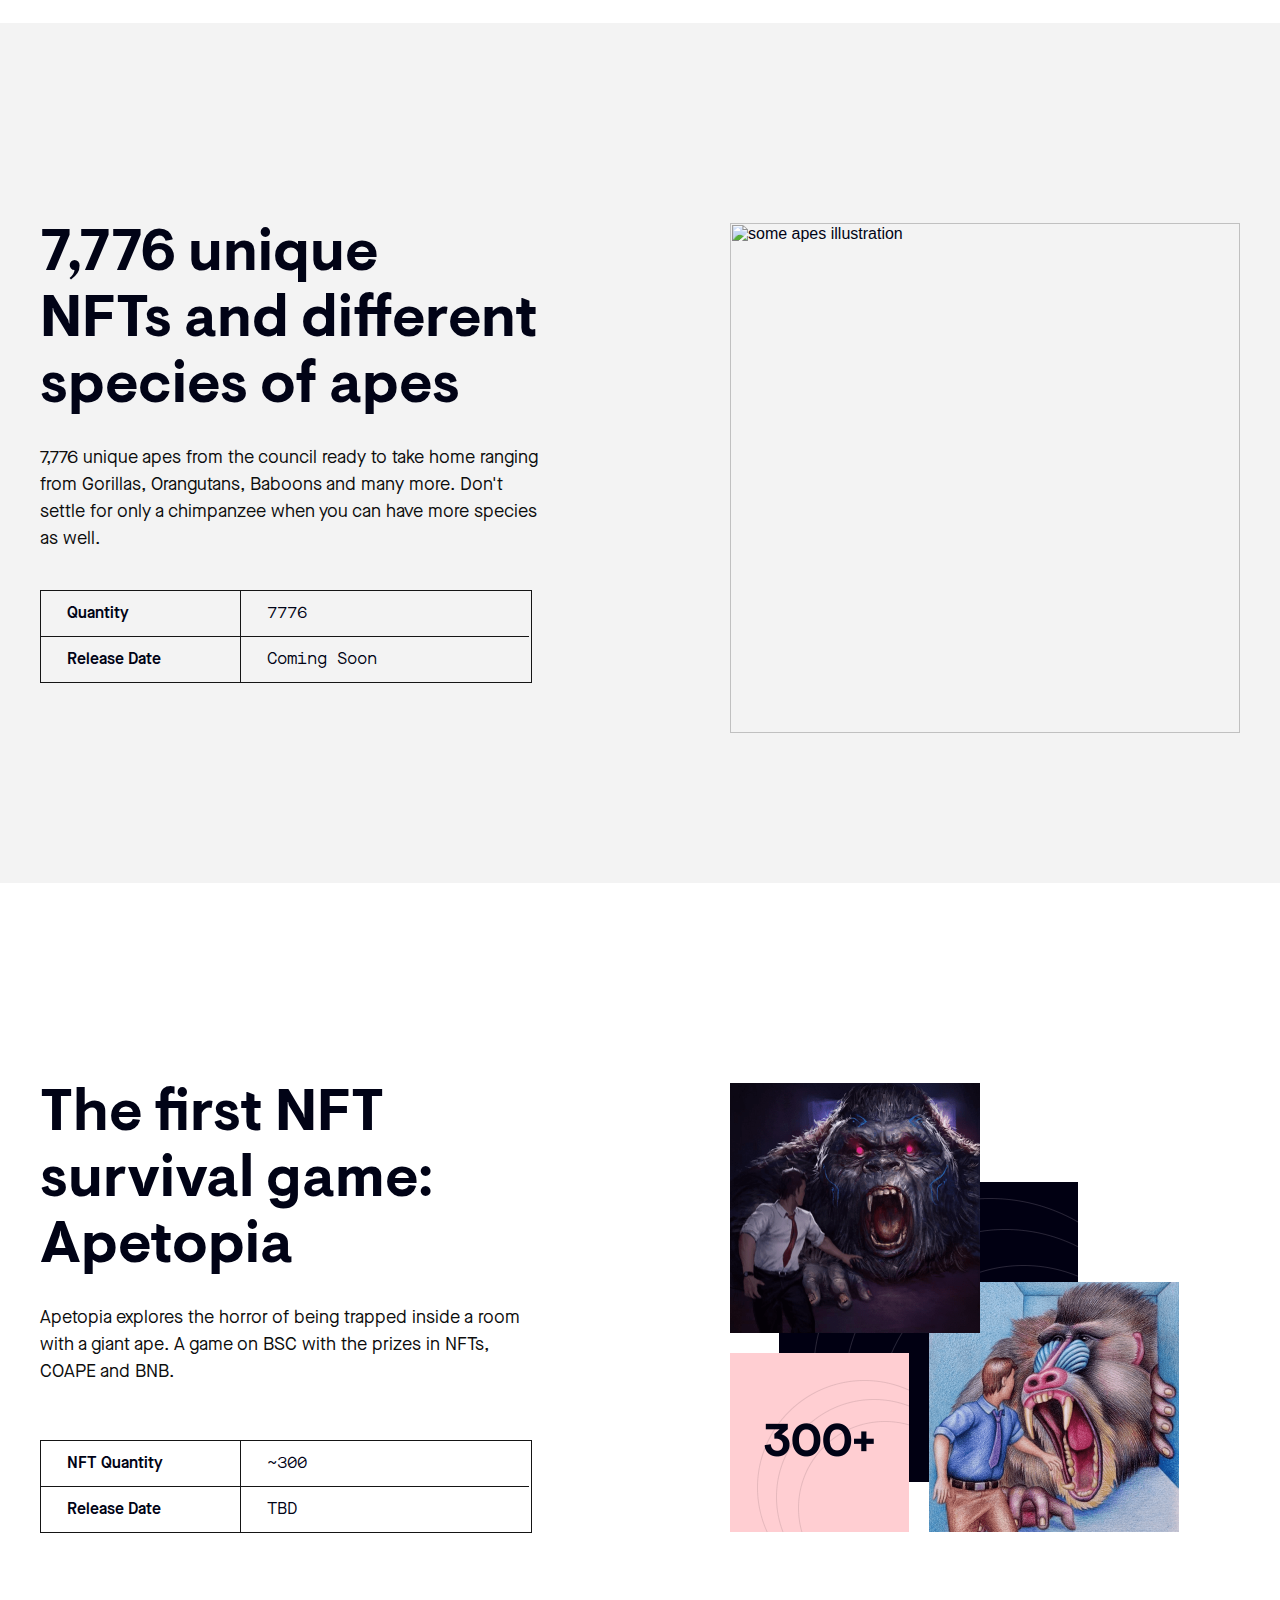
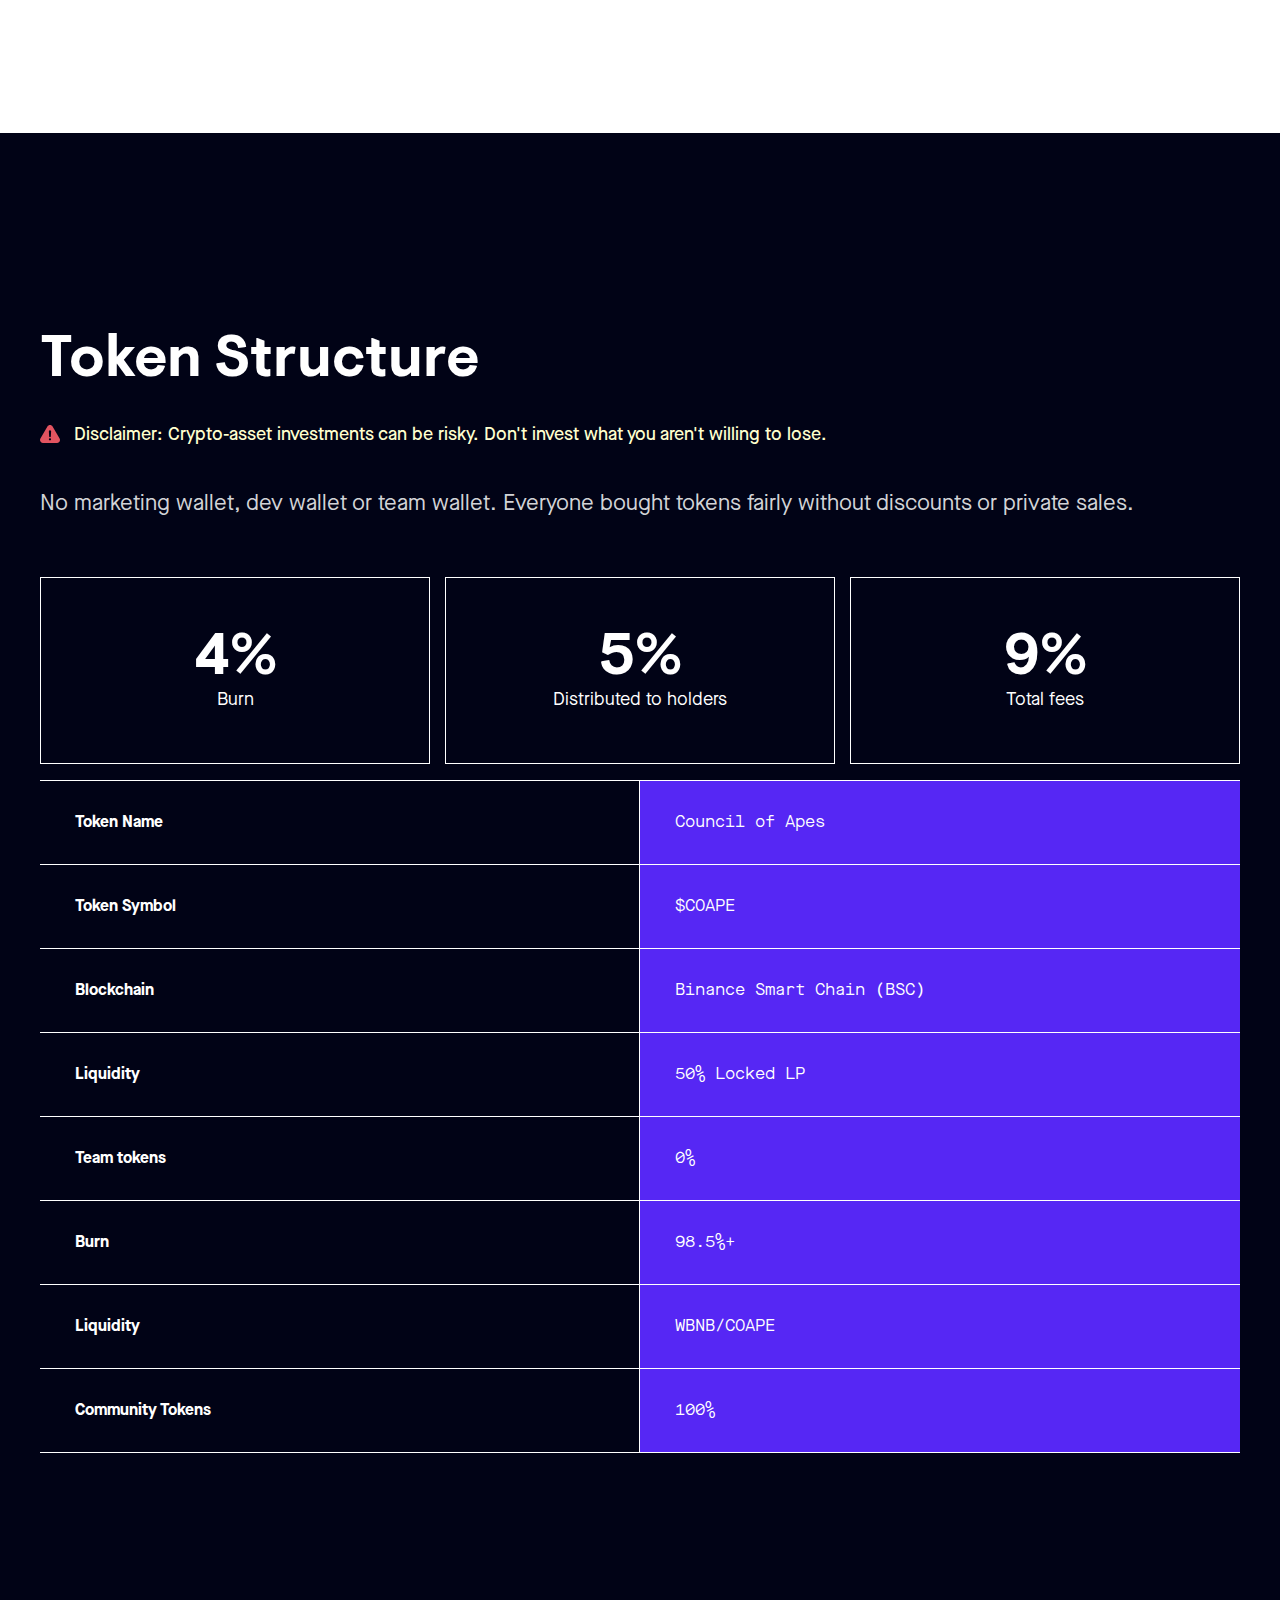
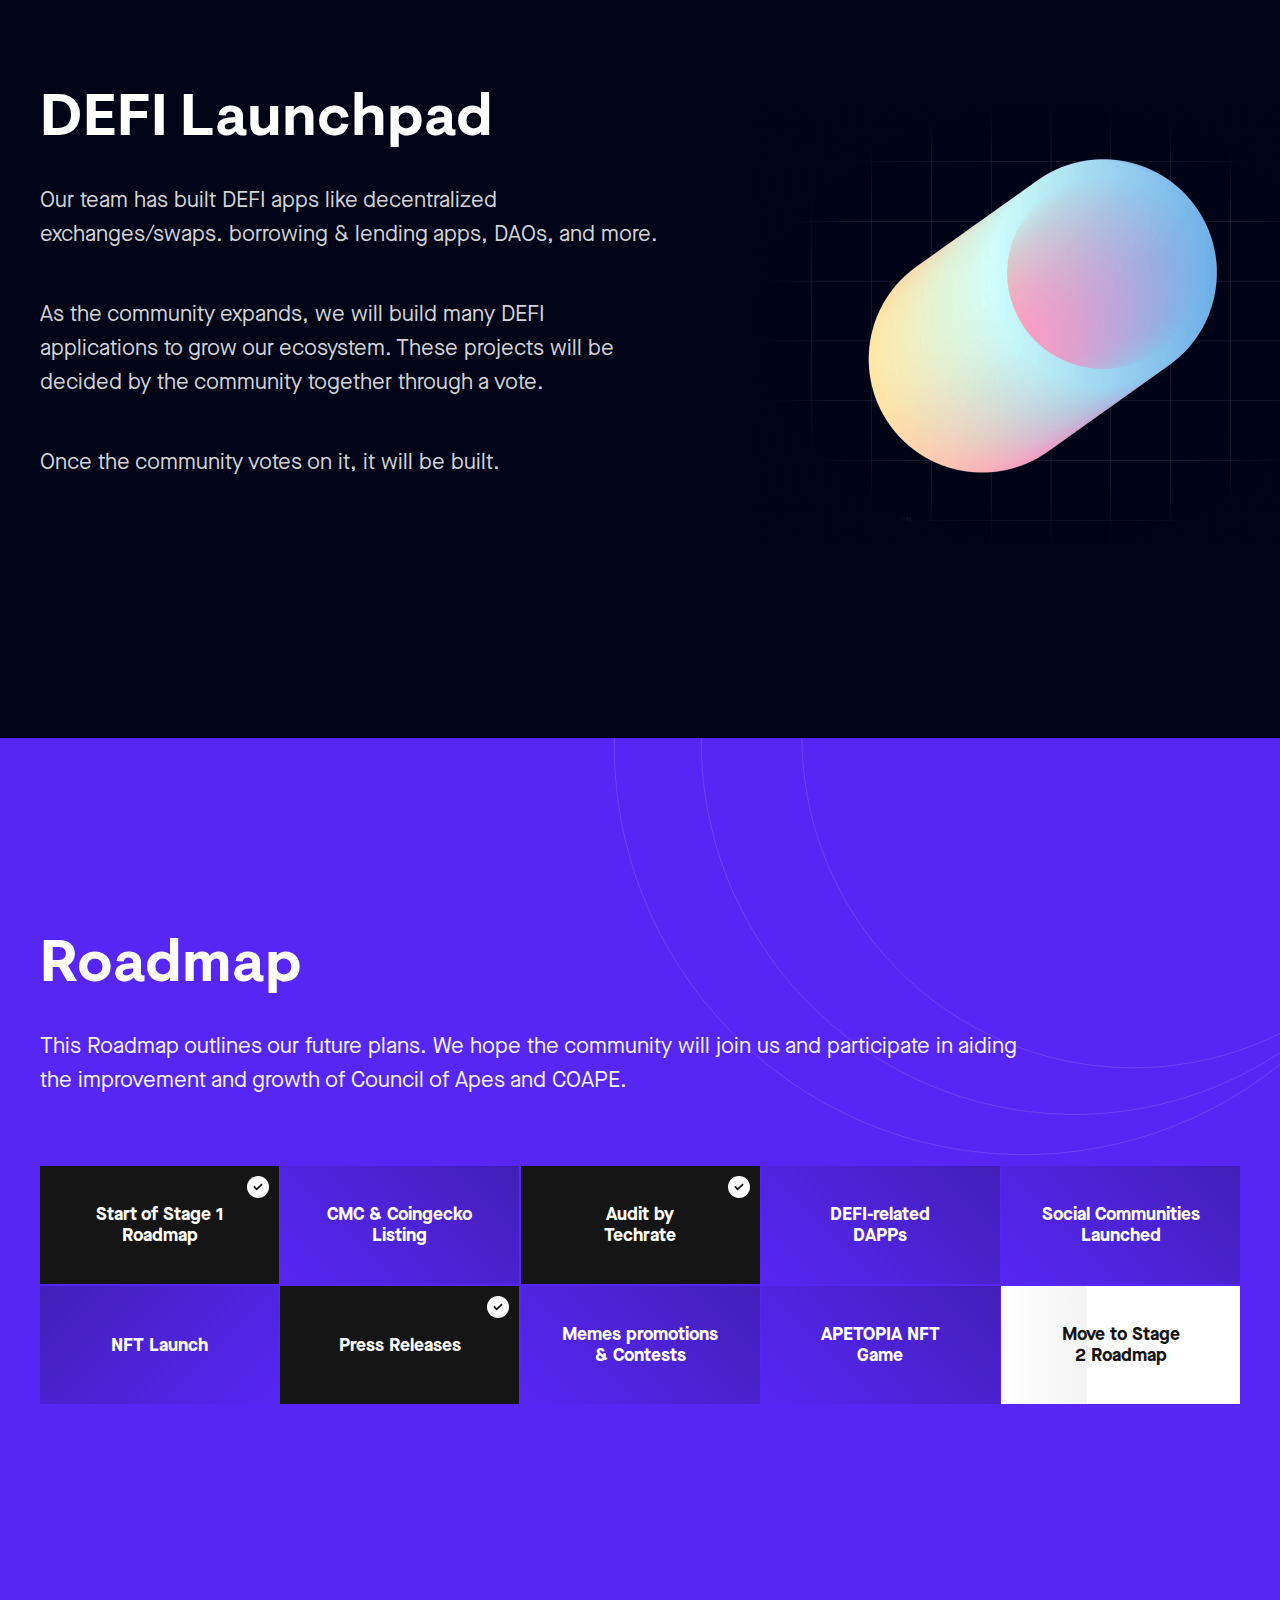
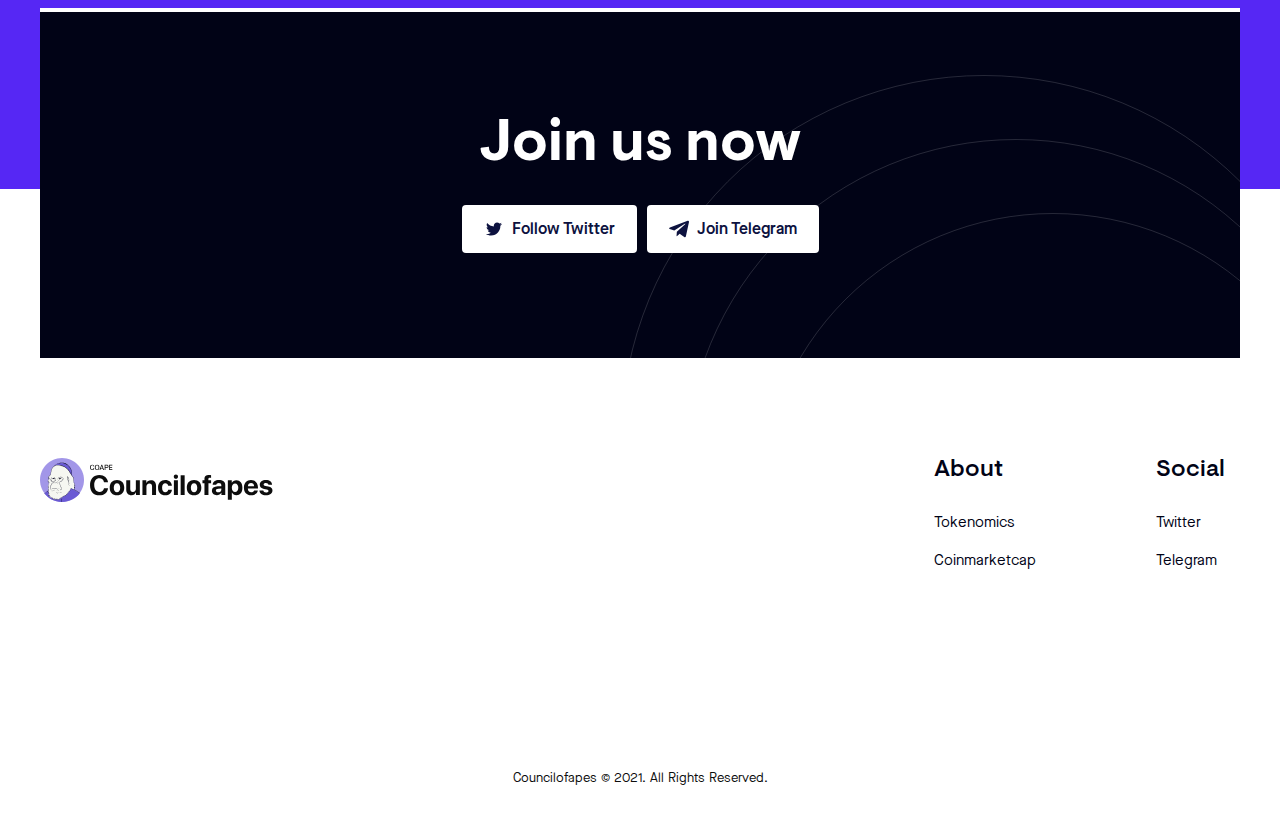
==== commit 421f9538: "added token sniffer" ====
--- a/index.html
+++ b/index.html
@@ -56,7 +56,7 @@
                             <a href="#tokenomics">Tokenomics</a>
                         </li>
                         <li>
-                            <a href="#roadmap">Roadmap</a>
+                            <a href="https://tokensniffer.com/token/0x55006895f398d7713d69081144b19d8c9022b582" target="_blank">Tokensniffer</a>
                         </li>
                         <!-- <li>
                             <a href="https://github.com/councilofapes/audits/blob/main/techrate.pdf" target="_blank">Audit</a>
--- a/css/style.css
+++ b/css/style.css
@@ -73,7 +73,7 @@
   -webkit-box-pack: justify;
       -ms-flex-pack: justify;
           justify-content: space-between;
-  width: calc(100% - 400px);
+  width: calc(100% - 380px);
 }
 
 .page-header__nav-list li {
